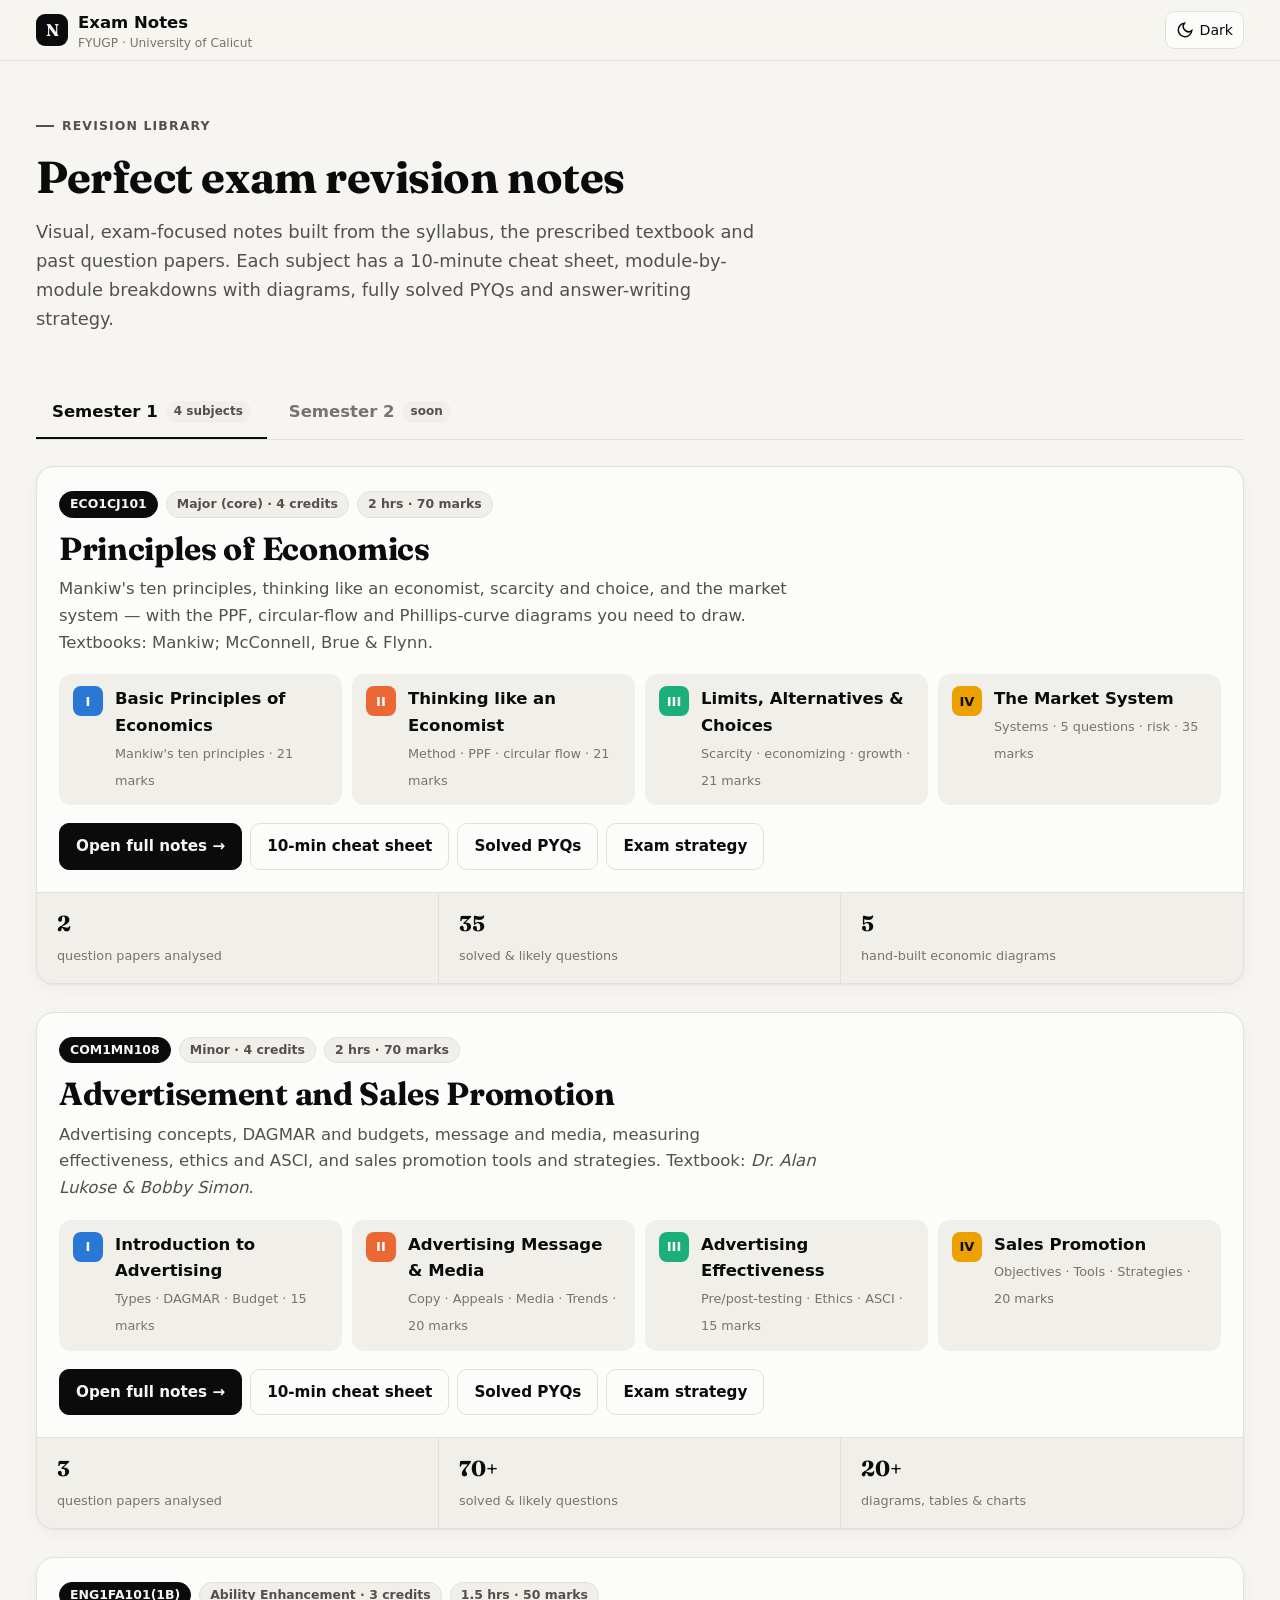
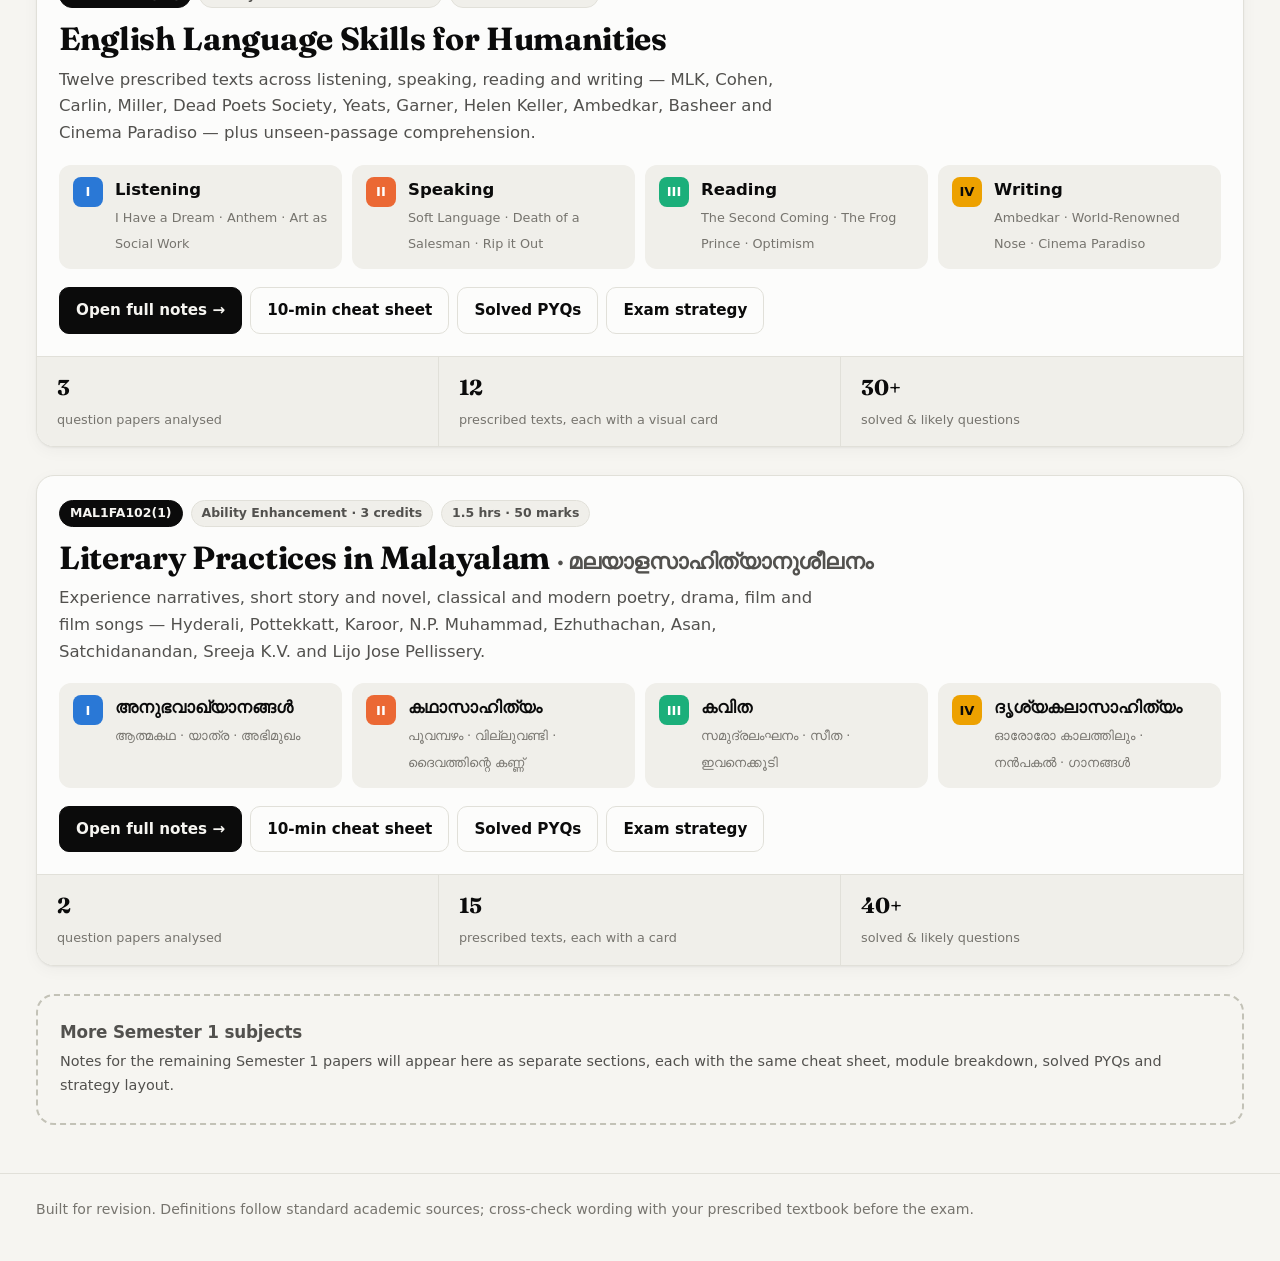
==== index.html @ 41900132 "Complete Principles of Economics notes with solved papers Adds module notes for ECO1CJ101 with inlin" ====
<!doctype html>
<html lang="en">
<head>
  <meta charset="utf-8">
  <meta name="viewport" content="width=device-width, initial-scale=1">
  <title>Exam Notes</title>
  <meta name="description" content="High-yield, exam-focused visual revision notes for FYUGP (University of Calicut syllabus), organised semester-wise and subject-wise.">
  <script>try{var t=localStorage.getItem("examnotes-theme");if(t==="light"||t==="dark")document.documentElement.setAttribute("data-theme",t);}catch(e){}</script>
  <link rel="preconnect" href="https://fonts.googleapis.com">
  <link rel="preconnect" href="https://fonts.gstatic.com" crossorigin>
  <link href="https://fonts.googleapis.com/css2?family=Fraunces:opsz,wght@9..144,500;9..144,700&display=swap" rel="stylesheet">
  <link rel="stylesheet" href="assets/css/style.css">
  <link rel="icon" href="data:image/svg+xml,%3Csvg xmlns='http://www.w3.org/2000/svg' viewBox='0 0 32 32'%3E%3Crect width='32' height='32' rx='8' fill='%230b0b0b'/%3E%3Ctext x='16' y='22' font-family='Georgia' font-size='17' fill='%23fff' text-anchor='middle'%3EN%3C/text%3E%3C/svg%3E">
</head>
<body>

<header class="topbar">
  <div class="topbar-inner">
    <a class="brand" href="./">
      <span class="brand-mark" aria-hidden="true">N</span>
      <span class="brand-text">Exam Notes<small>FYUGP · University of Calicut</small></span>
    </a>
    <span class="spacer"></span>
    <button class="icon-btn" type="button" data-theme-toggle aria-label="Switch theme">
      <svg viewBox="0 0 24 24" fill="none" stroke="currentColor" stroke-width="2" stroke-linecap="round" aria-hidden="true"><path d="M21 12.8A9 9 0 1 1 11.2 3a7 7 0 0 0 9.8 9.8z"/></svg>
      <span class="label hide-sm">Dark</span>
    </button>
  </div>
</header>

<main class="wrap">
  <section class="home-hero">
    <div class="eyebrow">Revision library</div>
    <h1>Perfect exam revision notes</h1>
    <p class="lede">Visual, exam-focused notes built from the syllabus, the prescribed textbook and past question papers. Each subject has a 10-minute cheat sheet, module-by-module breakdowns with diagrams, fully solved PYQs and answer-writing strategy.</p>
  </section>

  <div class="tabs" role="tablist" aria-label="Semesters">
    <button class="tab" role="tab" id="tab-sem1" aria-controls="panel-sem1" aria-selected="true" data-hash="semester-1">
      Semester 1 <span class="count">4 subjects</span>
    </button>
    <button class="tab" role="tab" id="tab-sem2" aria-controls="panel-sem2" aria-selected="false" tabindex="-1" data-hash="semester-2">
      Semester 2 <span class="count">soon</span>
    </button>
  </div>

  <!-- ===================== SEMESTER 1 ===================== -->
  <section class="tab-panel" role="tabpanel" id="panel-sem1" aria-labelledby="tab-sem1">

    <!-- Subject: Principles of Economics -->
    <section class="subject-section" id="eco1cj101" aria-labelledby="h-eco">
      <article class="subject-card">
        <div class="sc-body">
          <div class="sc-top">
            <span class="chip dark">ECO1CJ101</span>
            <span class="chip">Major (core) · 4 credits</span>
            <span class="chip">2 hrs · 70 marks</span>
          </div>
          <h2 id="h-eco">Principles of Economics</h2>
          <p class="sc-desc">Mankiw's ten principles, thinking like an economist, scarcity and choice, and the market system — with the PPF, circular-flow and Phillips-curve diagrams you need to draw. Textbooks: Mankiw; McConnell, Brue &amp; Flynn.</p>

          <ul class="module-list">
            <li class="m1"><span class="ml-num fill-mc">I</span><span><span class="ml-title">Basic Principles of Economics</span><br><span class="ml-meta">Mankiw's ten principles · 21 marks</span></span></li>
            <li class="m2"><span class="ml-num fill-mc">II</span><span><span class="ml-title">Thinking like an Economist</span><br><span class="ml-meta">Method · PPF · circular flow · 21 marks</span></span></li>
            <li class="m3"><span class="ml-num fill-mc">III</span><span><span class="ml-title">Limits, Alternatives &amp; Choices</span><br><span class="ml-meta">Scarcity · economizing · growth · 21 marks</span></span></li>
            <li class="m4"><span class="ml-num fill-mc">IV</span><span><span class="ml-title">The Market System</span><br><span class="ml-meta">Systems · 5 questions · risk · 35 marks</span></span></li>
          </ul>

          <div class="sc-links">
            <a class="btn primary" href="semester-1/principles-of-economics.html">Open full notes →</a>
            <a class="btn" href="semester-1/principles-of-economics.html#cheat-sheet">10-min cheat sheet</a>
            <a class="btn" href="semester-1/principles-of-economics.html#pyqs">Solved PYQs</a>
            <a class="btn" href="semester-1/principles-of-economics.html#strategy">Exam strategy</a>
          </div>
        </div>
        <div class="sc-stats">
          <div><b>2</b><span>question papers analysed</span></div>
          <div><b>35</b><span>solved &amp; likely questions</span></div>
          <div><b>5</b><span>hand-built economic diagrams</span></div>
        </div>
      </article>
    </section>

    <!-- Subject: Advertisement and Sales Promotion -->
    <section class="subject-section" id="com1mn108" aria-labelledby="h-asp">
      <article class="subject-card">
        <div class="sc-body">
          <div class="sc-top">
            <span class="chip dark">COM1MN108</span>
            <span class="chip">Minor · 4 credits</span>
            <span class="chip">2 hrs · 70 marks</span>
          </div>
          <h2 id="h-asp">Advertisement and Sales Promotion</h2>
          <p class="sc-desc">Advertising concepts, DAGMAR and budgets, message and media, measuring effectiveness, ethics and ASCI, and sales promotion tools and strategies. Textbook: <em>Dr. Alan Lukose &amp; Bobby Simon</em>.</p>

          <ul class="module-list">
            <li class="m1"><span class="ml-num fill-mc">I</span><span><span class="ml-title">Introduction to Advertising</span><br><span class="ml-meta">Types · DAGMAR · Budget · 15 marks</span></span></li>
            <li class="m2"><span class="ml-num fill-mc">II</span><span><span class="ml-title">Advertising Message &amp; Media</span><br><span class="ml-meta">Copy · Appeals · Media · Trends · 20 marks</span></span></li>
            <li class="m3"><span class="ml-num fill-mc">III</span><span><span class="ml-title">Advertising Effectiveness</span><br><span class="ml-meta">Pre/post-testing · Ethics · ASCI · 15 marks</span></span></li>
            <li class="m4"><span class="ml-num fill-mc">IV</span><span><span class="ml-title">Sales Promotion</span><br><span class="ml-meta">Objectives · Tools · Strategies · 20 marks</span></span></li>
          </ul>

          <div class="sc-links">
            <a class="btn primary" href="semester-1/advertisement-and-sales-promotion.html">Open full notes →</a>
            <a class="btn" href="semester-1/advertisement-and-sales-promotion.html#cheat-sheet">10-min cheat sheet</a>
            <a class="btn" href="semester-1/advertisement-and-sales-promotion.html#pyqs">Solved PYQs</a>
            <a class="btn" href="semester-1/advertisement-and-sales-promotion.html#strategy">Exam strategy</a>
          </div>
        </div>
        <div class="sc-stats">
          <div><b>3</b><span>question papers analysed</span></div>
          <div><b>70+</b><span>solved &amp; likely questions</span></div>
          <div><b>20+</b><span>diagrams, tables &amp; charts</span></div>
        </div>
      </article>
    </section>

    <!-- Subject: English Language Skills for Humanities -->
    <section class="subject-section" id="eng1fa101" aria-labelledby="h-eng">
      <article class="subject-card">
        <div class="sc-body">
          <div class="sc-top">
            <span class="chip dark">ENG1FA101(1B)</span>
            <span class="chip">Ability Enhancement · 3 credits</span>
            <span class="chip">1.5 hrs · 50 marks</span>
          </div>
          <h2 id="h-eng">English Language Skills for Humanities</h2>
          <p class="sc-desc">Twelve prescribed texts across listening, speaking, reading and writing — MLK, Cohen, Carlin, Miller, Dead Poets Society, Yeats, Garner, Helen Keller, Ambedkar, Basheer and Cinema Paradiso — plus unseen-passage comprehension.</p>

          <ul class="module-list">
            <li class="m1"><span class="ml-num fill-mc">I</span><span><span class="ml-title">Listening</span><br><span class="ml-meta">I Have a Dream · Anthem · Art as Social Work</span></span></li>
            <li class="m2"><span class="ml-num fill-mc">II</span><span><span class="ml-title">Speaking</span><br><span class="ml-meta">Soft Language · Death of a Salesman · Rip it Out</span></span></li>
            <li class="m3"><span class="ml-num fill-mc">III</span><span><span class="ml-title">Reading</span><br><span class="ml-meta">The Second Coming · The Frog Prince · Optimism</span></span></li>
            <li class="m4"><span class="ml-num fill-mc">IV</span><span><span class="ml-title">Writing</span><br><span class="ml-meta">Ambedkar · World-Renowned Nose · Cinema Paradiso</span></span></li>
          </ul>

          <div class="sc-links">
            <a class="btn primary" href="semester-1/english-language-skills-for-humanities.html">Open full notes →</a>
            <a class="btn" href="semester-1/english-language-skills-for-humanities.html#cheat-sheet">10-min cheat sheet</a>
            <a class="btn" href="semester-1/english-language-skills-for-humanities.html#pyqs">Solved PYQs</a>
            <a class="btn" href="semester-1/english-language-skills-for-humanities.html#strategy">Exam strategy</a>
          </div>
        </div>
        <div class="sc-stats">
          <div><b>3</b><span>question papers analysed</span></div>
          <div><b>12</b><span>prescribed texts, each with a visual card</span></div>
          <div><b>30+</b><span>solved &amp; likely questions</span></div>
        </div>
      </article>
    </section>

    <!-- Subject: Literary Practices in Malayalam -->
    <section class="subject-section" id="mal1fa102" aria-labelledby="h-mal">
      <article class="subject-card">
        <div class="sc-body">
          <div class="sc-top">
            <span class="chip dark">MAL1FA102(1)</span>
            <span class="chip">Ability Enhancement · 3 credits</span>
            <span class="chip">1.5 hrs · 50 marks</span>
          </div>
          <h2 id="h-mal">Literary Practices in Malayalam <span lang="ml" style="font-size:.7em;color:var(--ink-2)">· മലയാളസാഹിത്യാനുശീലനം</span></h2>
          <p class="sc-desc">Experience narratives, short story and novel, classical and modern poetry, drama, film and film songs — Hyderali, Pottekkatt, Karoor, N.P. Muhammad, Ezhuthachan, Asan, Satchidanandan, Sreeja K.V. and Lijo Jose Pellissery.</p>

          <ul class="module-list" lang="ml">
            <li class="m1"><span class="ml-num fill-mc">I</span><span><span class="ml-title">അനുഭവാഖ്യാനങ്ങൾ</span><br><span class="ml-meta">ആത്മകഥ · യാത്ര · അഭിമുഖം</span></span></li>
            <li class="m2"><span class="ml-num fill-mc">II</span><span><span class="ml-title">കഥാസാഹിത്യം</span><br><span class="ml-meta">പൂവമ്പഴം · വില്ലുവണ്ടി · ദൈവത്തിന്റെ കണ്ണ്</span></span></li>
            <li class="m3"><span class="ml-num fill-mc">III</span><span><span class="ml-title">കവിത</span><br><span class="ml-meta">സമുദ്രലംഘനം · സീത · ഇവനെക്കൂടി</span></span></li>
            <li class="m4"><span class="ml-num fill-mc">IV</span><span><span class="ml-title">ദൃശ്യകലാസാഹിത്യം</span><br><span class="ml-meta">ഓരോരോ കാലത്തിലും · നൻപകൽ · ഗാനങ്ങൾ</span></span></li>
          </ul>

          <div class="sc-links">
            <a class="btn primary" href="semester-1/literary-practices-in-malayalam.html">Open full notes →</a>
            <a class="btn" href="semester-1/literary-practices-in-malayalam.html#cheat-sheet">10-min cheat sheet</a>
            <a class="btn" href="semester-1/literary-practices-in-malayalam.html#pyqs">Solved PYQs</a>
            <a class="btn" href="semester-1/literary-practices-in-malayalam.html#strategy">Exam strategy</a>
          </div>
        </div>
        <div class="sc-stats">
          <div><b>2</b><span>question papers analysed</span></div>
          <div><b>15</b><span>prescribed texts, each with a card</span></div>
          <div><b>40+</b><span>solved &amp; likely questions</span></div>
        </div>
      </article>
    </section>

    <section class="subject-section">
      <div class="placeholder-card">
        <h3>More Semester 1 subjects</h3>
        <p class="small" style="margin:0">Notes for the remaining Semester 1 papers will appear here as separate sections, each with the same cheat sheet, module breakdown, solved PYQs and strategy layout.</p>
      </div>
    </section>
  </section>

  <!-- ===================== SEMESTER 2 ===================== -->
  <section class="tab-panel" role="tabpanel" id="panel-sem2" aria-labelledby="tab-sem2" hidden>
    <div class="empty-state">
      <h3>Semester 2 notes are on the way</h3>
      <p class="small" style="margin:0">Subjects will be added here as sections once the syllabus and question papers are available.</p>
    </div>
  </section>
</main>

<footer class="site-footer">
  <div class="wrap">
    Built for revision. Definitions follow standard academic sources; cross-check wording with your prescribed textbook before the exam.
  </div>
</footer>

<script src="assets/js/site.js"></script>
</body>
</html>
---- assets/css/style.css ----
/* =========================================================
   Exam Notes — shared stylesheet
   Light/dark tokens · layout · note components · charts · print
   ========================================================= */

:root {
  color-scheme: light;
  --bg: #f6f5f1;
  --surface: #fcfcfb;
  --surface-2: #f0efea;
  --ink: #0b0b0b;
  --ink-2: #52514e;
  --muted: #76746e;
  --line: #e1e0d9;
  --line-strong: #c3c2b7;
  --link: #1c5cab;
  --accent: #1c5cab;
  --accent-wash: #e6effb;
  --gold: #9a6b00;
  --gold-line: #d9a62a;
  --gold-wash: #fbf4df;
  --note-wash: #eef6f1;
  --note-line: #1f8a5b;
  --warn-wash: #fdf0ea;
  --warn-line: #d0592b;
  --mark: #fff1a8;
  --shadow: 0 1px 2px rgba(11, 11, 11, .05), 0 4px 16px rgba(11, 11, 11, .04);
  /* Module identity colours (validated categorical palette, light) */
  --m1: #2a78d6;
  --m2: #eb6834;
  --m3: #1baf7a;
  --m4: #eda100;
  --m1-ink: #ffffff;
  --m2-ink: #ffffff;
  --m3-ink: #ffffff;
  --m4-ink: #0b0b0b;
  --radius: 14px;
  --radius-sm: 8px;
  --font-sans: system-ui, -apple-system, "Segoe UI", Roboto, "Helvetica Neue", Arial, sans-serif;
  --font-serif: "Fraunces", Georgia, "Times New Roman", serif;
  --font-mono: ui-monospace, "SFMono-Regular", Menlo, Consolas, monospace;
}

@media (prefers-color-scheme: dark) {
  :root:not([data-theme="light"]) {
    color-scheme: dark;
    --bg: #0d0d0d;
    --surface: #1a1a19;
    --surface-2: #232321;
    --ink: #f0efec;
    --ink-2: #c3c2b7;
    --muted: #9a988f;
    --line: #2c2c2a;
    --line-strong: #444440;
    --link: #86b6ef;
    --accent: #86b6ef;
    --accent-wash: #16243a;
    --gold: #f0c35a;
    --gold-line: #b8892a;
    --gold-wash: #2a2416;
    --note-wash: #142a20;
    --note-line: #3cc68a;
    --warn-wash: #2e1c14;
    --warn-line: #f08a5d;
    --mark: #4a4216;
    --shadow: 0 1px 2px rgba(0, 0, 0, .4), 0 4px 16px rgba(0, 0, 0, .25);
    --m1: #3987e5;
    --m2: #d95926;
    --m3: #199e70;
    --m4: #c98500;
    --m4-ink: #ffffff;
  }
}

:root[data-theme="dark"] {
  color-scheme: dark;
  --bg: #0d0d0d;
  --surface: #1a1a19;
  --surface-2: #232321;
  --ink: #f0efec;
  --ink-2: #c3c2b7;
  --muted: #9a988f;
  --line: #2c2c2a;
  --line-strong: #444440;
  --link: #86b6ef;
  --accent: #86b6ef;
  --accent-wash: #16243a;
  --gold: #f0c35a;
  --gold-line: #b8892a;
  --gold-wash: #2a2416;
  --note-wash: #142a20;
  --note-line: #3cc68a;
  --warn-wash: #2e1c14;
  --warn-line: #f08a5d;
  --mark: #4a4216;
  --shadow: 0 1px 2px rgba(0, 0, 0, .4), 0 4px 16px rgba(0, 0, 0, .25);
  --m1: #3987e5;
  --m2: #d95926;
  --m3: #199e70;
  --m4: #c98500;
  --m4-ink: #ffffff;
}

/* ---------- Base ---------- */
*, *::before, *::after { box-sizing: border-box; }
html { -webkit-text-size-adjust: 100%; scroll-behavior: smooth; scroll-padding-top: 76px; }
body {
  margin: 0;
  background: var(--bg);
  color: var(--ink);
  font-family: var(--font-sans);
  font-size: 16.5px;
  line-height: 1.62;
  overflow-x: hidden;
}
img, svg { max-width: 100%; }
a { color: var(--link); text-underline-offset: 2px; }
a:hover { text-decoration-thickness: 2px; }
h1, h2, h3, h4 { font-family: var(--font-serif); line-height: 1.2; margin: 0 0 .5em; font-weight: 700; letter-spacing: -0.01em; }
h1 { font-size: clamp(1.9rem, 4.5vw, 2.8rem); }
h2 { font-size: clamp(1.5rem, 3.2vw, 2rem); }
h3 { font-size: clamp(1.2rem, 2.4vw, 1.45rem); }
h4 { font-size: 1.08rem; font-family: var(--font-sans); letter-spacing: 0; }
h5 { font-size: .98rem; margin: 0 0 .35em; }
p { margin: 0 0 .85em; }
ul, ol { margin: 0 0 .9em; padding-left: 1.25em; }
li { margin: .2em 0; }
li::marker { color: var(--muted); }
strong { font-weight: 650; }
hr { border: 0; border-top: 1px solid var(--line); margin: 2rem 0; }
code, .mono { font-family: var(--font-mono); font-size: .92em; }
.kw { background: linear-gradient(transparent 55%, var(--mark) 55%); padding: 0 .1em; font-weight: 650; }
.muted { color: var(--muted); }
.small { font-size: .9rem; }
.sr-only { position: absolute; width: 1px; height: 1px; padding: 0; margin: -1px; overflow: hidden; clip: rect(0 0 0 0); white-space: nowrap; border: 0; }
:focus-visible { outline: 3px solid var(--accent); outline-offset: 2px; border-radius: 4px; }

/* ---------- Top bar ---------- */
.topbar {
  position: sticky; top: 0; z-index: 50;
  background: color-mix(in srgb, var(--bg) 88%, transparent);
  backdrop-filter: saturate(1.4) blur(10px);
  -webkit-backdrop-filter: saturate(1.4) blur(10px);
  border-bottom: 1px solid var(--line);
}
.topbar-inner {
  max-width: 1240px; margin: 0 auto; padding: 10px 16px;
  display: flex; align-items: center; gap: 12px;
}
.brand { display: flex; align-items: center; gap: 10px; text-decoration: none; color: var(--ink); font-weight: 700; min-width: 0; }
.brand-mark {
  width: 32px; height: 32px; border-radius: 9px; flex: none;
  display: grid; place-items: center;
  background: var(--ink); color: var(--bg);
  font-family: var(--font-serif); font-size: 17px;
}
.brand-text { white-space: nowrap; overflow: hidden; text-overflow: ellipsis; }
.brand-text small { display: block; font-weight: 500; color: var(--muted); font-size: .76rem; line-height: 1.1; }
.topbar .spacer { flex: 1; }
.icon-btn {
  display: inline-flex; align-items: center; justify-content: center; gap: 6px;
  min-height: 38px; min-width: 38px; padding: 0 10px;
  border: 1px solid var(--line); border-radius: 10px;
  background: var(--surface); color: var(--ink);
  font: inherit; font-size: .88rem; cursor: pointer; text-decoration: none;
}
.icon-btn:hover { border-color: var(--line-strong); }
.icon-btn svg { width: 18px; height: 18px; }
.hide-sm { display: inline; }
@media (max-width: 560px) { .hide-sm { display: none; } }

/* ---------- Containers ---------- */
.wrap { max-width: 1240px; margin: 0 auto; padding: 0 16px; }
.narrow { max-width: 880px; margin: 0 auto; }

/* ---------- Home page ---------- */
.home-hero { padding: 48px 0 28px; }
.home-hero h1 { margin-bottom: .3em; }
.home-hero .lede { font-size: 1.12rem; color: var(--ink-2); max-width: 720px; }
.eyebrow {
  display: inline-flex; align-items: center; gap: 8px;
  font-size: .78rem; text-transform: uppercase; letter-spacing: .09em; font-weight: 700;
  color: var(--ink-2); margin-bottom: 14px;
}
.eyebrow::before { content: ""; width: 18px; height: 2px; background: var(--ink-2); }

.tabs { display: flex; gap: 6px; border-bottom: 1px solid var(--line); margin: 10px 0 26px; overflow-x: auto; scrollbar-width: none; }
.tabs::-webkit-scrollbar { display: none; }
.tab {
  appearance: none; border: 0; background: none; cursor: pointer;
  font: inherit; font-weight: 650; color: var(--muted);
  padding: 12px 16px; border-bottom: 3px solid transparent; margin-bottom: -1px;
  white-space: nowrap; display: inline-flex; align-items: center; gap: 8px;
}
.tab:hover { color: var(--ink); }
.tab[aria-selected="true"] { color: var(--ink); border-bottom-color: var(--ink); }
.tab .count {
  font-size: .75rem; font-weight: 700; padding: 1px 8px; border-radius: 99px;
  background: var(--surface-2); color: var(--ink-2);
}
.tab-panel[hidden] { display: none; }

.subject-section { margin-bottom: 28px; }
.subject-card {
  background: var(--surface); border: 1px solid var(--line); border-radius: 18px;
  box-shadow: var(--shadow); overflow: hidden;
  display: grid; grid-template-columns: 1fr;
}
.subject-card .sc-body { padding: 24px 22px 22px; }
.subject-card .sc-top { display: flex; flex-wrap: wrap; gap: 8px; margin-bottom: 12px; }
.subject-card h2 { margin-bottom: .25em; }
.subject-card .sc-desc { color: var(--ink-2); max-width: 760px; }
.module-list { list-style: none; padding: 0; margin: 18px 0; display: grid; gap: 10px; grid-template-columns: repeat(auto-fit, minmax(240px, 1fr)); }
.module-list li {
  margin: 0; display: flex; gap: 12px; align-items: flex-start;
  padding: 12px 14px; border-radius: 12px; background: var(--surface-2);
}
.module-list .ml-num {
  flex: none; width: 30px; height: 30px; border-radius: 8px; display: grid; place-items: center;
  font-weight: 800; font-size: .82rem;
}
.module-list .ml-title { font-weight: 650; line-height: 1.3; }
.module-list .ml-meta { font-size: .8rem; color: var(--muted); }
.sc-links { display: flex; flex-wrap: wrap; gap: 8px; align-items: center; margin-top: 6px; }
.btn {
  display: inline-flex; align-items: center; gap: 8px; text-decoration: none;
  padding: 10px 16px; border-radius: 10px; font-weight: 650; font-size: .95rem;
  border: 1px solid var(--line); color: var(--ink); background: var(--surface);
}
.btn:hover { border-color: var(--line-strong); }
.btn.primary { background: var(--ink); color: var(--bg); border-color: var(--ink); }
.btn.primary:hover { opacity: .92; }
.sc-stats { display: flex; flex-wrap: wrap; gap: 0; border-top: 1px solid var(--line); background: var(--surface-2); }
.sc-stats div { flex: 1 1 140px; padding: 14px 20px; border-right: 1px solid var(--line); }
.sc-stats div:last-child { border-right: 0; }
.sc-stats b { display: block; font-size: 1.35rem; font-family: var(--font-serif); }
.sc-stats span { font-size: .8rem; color: var(--muted); }
.placeholder-card {
  border: 2px dashed var(--line-strong); border-radius: 18px; padding: 26px 22px;
  color: var(--ink-2); background: transparent;
}
.placeholder-card h3 { font-family: var(--font-sans); font-size: 1.05rem; }
.empty-state { text-align: center; padding: 56px 16px; color: var(--ink-2); border: 2px dashed var(--line-strong); border-radius: 18px; }
.site-footer { border-top: 1px solid var(--line); margin-top: 48px; padding: 24px 0 40px; color: var(--muted); font-size: .88rem; }

/* ---------- Chips & badges ---------- */
.chips { display: flex; flex-wrap: wrap; gap: 6px; }
.chip {
  display: inline-flex; align-items: center; gap: 6px;
  font-size: .78rem; font-weight: 650; line-height: 1;
  padding: 6px 10px; border-radius: 99px;
  background: var(--surface-2); color: var(--ink-2); border: 1px solid var(--line);
  white-space: nowrap;
}
.chip.dark { background: var(--ink); color: var(--bg); border-color: var(--ink); }
.dot { width: 9px; height: 9px; border-radius: 50%; display: inline-block; flex: none; background: var(--mc, var(--ink-2)); }
.m1 { --mc: var(--m1); --mc-ink: var(--m1-ink); }
.m2 { --mc: var(--m2); --mc-ink: var(--m2-ink); }
.m3 { --mc: var(--m3); --mc-ink: var(--m3-ink); }
.m4 { --mc: var(--m4); --mc-ink: var(--m4-ink); }
.fill-mc { background: var(--mc); color: var(--mc-ink); }

/* ---------- Subject page layout ---------- */
.page { max-width: 1240px; margin: 0 auto; padding: 0 16px; display: grid; grid-template-columns: 250px minmax(0, 1fr); gap: 40px; }
.toc { position: sticky; top: 74px; align-self: start; max-height: calc(100vh - 90px); overflow-y: auto; padding: 24px 0 24px; font-size: .9rem; }
.toc-title { font-size: .74rem; text-transform: uppercase; letter-spacing: .09em; font-weight: 800; color: var(--muted); margin-bottom: 10px; }
.toc ol { list-style: none; padding: 0; margin: 0; }
.toc li { margin: 0; }
.toc a { display: block; padding: 6px 10px; border-left: 2px solid var(--line); color: var(--ink-2); text-decoration: none; line-height: 1.35; }
.toc a:hover { color: var(--ink); border-left-color: var(--line-strong); }
.toc a.active { color: var(--ink); font-weight: 700; border-left-color: var(--ink); background: var(--surface-2); }
.toc ol ol a { padding-left: 22px; font-size: .86rem; }
.toc .dot { margin-right: 6px; vertical-align: 1px; }
.content { min-width: 0; padding: 28px 0 60px; }
.mobile-toc { display: none; }
@media (max-width: 1023px) {
  .page { grid-template-columns: minmax(0, 1fr); gap: 0; }
  .toc { display: none; }
  .mobile-toc { display: block; margin: 0 0 20px; background: var(--surface); border: 1px solid var(--line); border-radius: 12px; }
  .mobile-toc summary { padding: 12px 16px; font-weight: 700; cursor: pointer; }
  .mobile-toc ol { margin: 0; padding: 0 16px 14px 34px; }
  .mobile-toc a { color: var(--ink-2); text-decoration: none; }
}

/* ---------- Hero (subject) ---------- */
.s-hero { padding: 8px 0 18px; }
.s-hero h1 { margin: .35em 0 .3em; }
.s-hero .lede { color: var(--ink-2); font-size: 1.08rem; max-width: 760px; }
.stat-grid { display: grid; grid-template-columns: repeat(auto-fit, minmax(150px, 1fr)); gap: 10px; margin: 22px 0; }
.stat { background: var(--surface); border: 1px solid var(--line); border-radius: 12px; padding: 14px 16px; }
.stat .label { font-size: .78rem; color: var(--ink-2); font-weight: 600; }
.stat .value { font-size: 1.55rem; font-weight: 700; line-height: 1.2; margin-top: 2px; }
.stat .sub { font-size: .8rem; color: var(--muted); }

/* ---------- Sections ---------- */
.block { padding-top: 36px; margin-top: 28px; border-top: 1px solid var(--line); }
.section-head { display: flex; gap: 14px; align-items: flex-start; margin-bottom: 18px; }
.sec-num {
  flex: none; width: 42px; height: 42px; border-radius: 12px; display: grid; place-items: center;
  background: var(--ink); color: var(--bg); font-family: var(--font-serif); font-weight: 700; font-size: 1.2rem;
}
.section-head h2 { margin: 0; }
.section-head p { margin: 4px 0 0; color: var(--ink-2); }

/* ---------- Cards & grids ---------- */
.card { background: var(--surface); border: 1px solid var(--line); border-radius: var(--radius); padding: 18px 18px 14px; box-shadow: var(--shadow); min-width: 0; }
.card > :last-child { margin-bottom: 0; }
.card h4 { margin-bottom: .5em; }
.grid-2, .grid-3, .grid-4 { display: grid; gap: 12px; margin: 14px 0; }
.grid-2 > *, .grid-3 > *, .grid-4 > *, .tree-children > *, .timeline > * { min-width: 0; }
.grid-2 { grid-template-columns: repeat(auto-fit, minmax(min(100%, 300px), 1fr)); }
.grid-3 { grid-template-columns: repeat(auto-fit, minmax(min(100%, 220px), 1fr)); }
.grid-4 { grid-template-columns: repeat(auto-fit, minmax(min(100%, 190px), 1fr)); }
.tight li { margin: .1em 0; }
.mini-card { background: var(--surface-2); border-radius: 10px; padding: 12px 14px; min-width: 0; }
.mini-card h5 { margin-bottom: .25em; }
.mini-card p, .mini-card ul { font-size: .92rem; margin-bottom: 0; }

/* Cheat sheet module cards */
.cheat-card { position: relative; padding-top: 22px; border-top: 5px solid var(--mc); }
.cheat-card h3 { font-size: 1.15rem; display: flex; gap: 10px; align-items: center; }
.cheat-card .mtag {
  font-family: var(--font-sans); font-size: .72rem; font-weight: 800; padding: 3px 8px; border-radius: 6px;
}
.cheat-card ul { padding-left: 1.1em; font-size: .94rem; }
.cheat-card li { margin: .32em 0; }

/* ---------- Module articles ---------- */
.module { margin: 26px 0 40px; }
.module-banner {
  border-radius: 16px; padding: 20px 20px 18px; margin-bottom: 18px;
  background: color-mix(in srgb, var(--mc) 9%, var(--surface));
  border: 1px solid color-mix(in srgb, var(--mc) 30%, var(--line));
  border-left: 6px solid var(--mc);
}
.module-banner .mnum { font-size: .78rem; text-transform: uppercase; letter-spacing: .1em; font-weight: 800; color: var(--ink-2); }
.module-banner h3 { font-size: clamp(1.35rem, 3vw, 1.75rem); margin: .2em 0 .4em; }
.module-banner .chips { margin-top: 6px; }
.concept { margin: 26px 0; }
.concept > h4 { display: flex; gap: 10px; align-items: baseline; font-size: 1.12rem; }
.concept > h4 .cnum { font-family: var(--font-mono); font-size: .8rem; color: var(--muted); font-weight: 600; }

/* Golden definition */
.golden {
  position: relative; margin: 16px 0 22px; padding: 18px 20px 16px 20px;
  background: var(--gold-wash); border: 1px solid color-mix(in srgb, var(--gold-line) 45%, transparent);
  border-left: 5px solid var(--gold-line); border-radius: 12px;
}
.golden .g-label { font-size: .74rem; font-weight: 800; text-transform: uppercase; letter-spacing: .1em; color: var(--gold); margin-bottom: 6px; display: flex; gap: 6px; align-items: center; }
.golden blockquote { margin: 0; font-family: var(--font-serif); font-size: 1.18rem; line-height: 1.45; font-weight: 500; }
.golden .g-src { margin-top: 8px; font-size: .85rem; color: var(--ink-2); }

/* Notes / callouts */
.note, .tip, .warn, .mnemonic {
  border-radius: 12px; padding: 14px 16px; margin: 14px 0; font-size: .95rem;
  border: 1px solid var(--line);
}
.note { background: var(--note-wash); border-left: 4px solid var(--note-line); }
.tip { background: var(--accent-wash); border-left: 4px solid var(--accent); }
.warn { background: var(--warn-wash); border-left: 4px solid var(--warn-line); }
.mnemonic { background: var(--surface-2); border-left: 4px solid var(--ink); }
.note > :last-child, .tip > :last-child, .warn > :last-child, .mnemonic > :last-child { margin-bottom: 0; }
.callout-title { font-weight: 800; display: block; margin-bottom: 4px; }

/* Keyword breakdown */
.kw-break { display: grid; grid-template-columns: repeat(auto-fit, minmax(min(100%, 170px), 1fr)); gap: 8px; margin: 10px 0 16px; }
.kw-break div { background: var(--surface); border: 1px solid var(--line); border-radius: 10px; padding: 10px 12px; font-size: .9rem; }
.kw-break b { display: block; font-size: .98rem; }

/* ---------- Tables ---------- */
.tbl-wrap { overflow-x: auto; margin: 14px 0 18px; border: 1px solid var(--line); border-radius: 12px; background: var(--surface); -webkit-overflow-scrolling: touch; }
table.tbl { width: 100%; border-collapse: collapse; font-size: .92rem; min-width: 560px; }
table.tbl.compact { min-width: 0; }
.tbl th, .tbl td { text-align: left; vertical-align: top; padding: 10px 12px; border-bottom: 1px solid var(--line); }
.tbl thead th { background: var(--surface-2); font-size: .8rem; text-transform: uppercase; letter-spacing: .05em; color: var(--ink-2); font-weight: 800; }
.tbl tbody tr:last-child td, .tbl tbody tr:last-child th { border-bottom: 0; }
.tbl tbody th { font-weight: 700; background: color-mix(in srgb, var(--surface-2) 50%, transparent); }
.tbl td ul { margin: 0; padding-left: 1.05em; }
.tbl .good { color: var(--note-line); font-weight: 700; }

/* ---------- Diagrams ---------- */
figure.diagram { margin: 18px 0 22px; padding: 18px; background: var(--surface); border: 1px solid var(--line); border-radius: 14px; }
figure.diagram figcaption { font-size: .82rem; color: var(--muted); margin-top: 12px; text-align: center; }
.diagram-title { font-size: .78rem; font-weight: 800; text-transform: uppercase; letter-spacing: .08em; color: var(--ink-2); margin-bottom: 12px; }

/* Flow chain */
.flow { display: flex; flex-wrap: wrap; align-items: stretch; gap: 26px; justify-content: center; }
.flow-step {
  position: relative; flex: 1 1 120px; max-width: 220px; min-width: 0;
  background: var(--surface-2); border: 1px solid var(--line); border-radius: 10px;
  padding: 10px 12px; text-align: center; font-size: .9rem;
}
.flow-step b { display: block; font-size: .95rem; }
.flow-step small { color: var(--ink-2); display: block; line-height: 1.35; margin-top: 2px; }
.flow-step:not(:last-child)::after {
  content: "→"; position: absolute; right: -21px; top: 50%; transform: translateY(-50%);
  color: var(--muted); font-weight: 700; font-size: 1.05rem;
}
.flow.accent .flow-step { background: color-mix(in srgb, var(--mc, var(--accent)) 10%, var(--surface)); border-color: color-mix(in srgb, var(--mc, var(--accent)) 35%, var(--line)); }
@media (max-width: 640px) {
  .flow { flex-direction: column; align-items: stretch; gap: 22px; }
  .flow-step { max-width: none; flex: 0 0 auto; }
  .flow-step:not(:last-child)::after { content: "↓"; right: 50%; top: auto; bottom: -21px; transform: translateX(50%); }
}

/* Classification tree */
.tree { text-align: center; }
.tree-root {
  display: inline-block; padding: 10px 18px; border-radius: 10px; font-weight: 800;
  background: var(--ink); color: var(--bg); position: relative; margin-bottom: 26px;
}
.tree-root::after { content: ""; position: absolute; left: 50%; bottom: -18px; width: 2px; height: 16px; background: var(--line-strong); }
.tree-children { display: grid; gap: 12px; grid-template-columns: repeat(auto-fit, minmax(min(100%, 170px), 1fr)); text-align: left; position: relative; padding-top: 14px; border-top: 2px solid var(--line-strong); }
.tree-node { background: var(--surface-2); border-radius: 10px; padding: 12px 14px; position: relative; border-top: 4px solid var(--mc, var(--line-strong)); min-width: 0; }
.tree-node h5 { font-size: .95rem; }
.tree-node ul { font-size: .88rem; margin: 0; padding-left: 1.05em; }
.tree-node p { font-size: .88rem; margin: 0; }

/* DAGMAR stairs */
.stairs { display: grid; grid-template-columns: repeat(5, minmax(0, 1fr)); gap: 8px; align-items: end; }
.stair {
  border-radius: 10px 10px 4px 4px; padding: 10px 8px; text-align: center; font-size: .82rem;
  background: color-mix(in srgb, var(--m1) calc(var(--lvl) * 18%), var(--surface-2));
  color: var(--ink); border: 1px solid var(--line); min-width: 0;
}
.stair b { display: block; font-size: .9rem; overflow-wrap: anywhere; }
.stair[data-lvl="0"] { --lvl: 0; height: 100px; }
.stair[data-lvl="1"] { --lvl: 1; height: 128px; }
.stair[data-lvl="2"] { --lvl: 2; height: 156px; }
.stair[data-lvl="3"] { --lvl: 3; height: 184px; }
.stair[data-lvl="4"] { --lvl: 4; height: 212px; color: #fff; }
.stairs-axis { display: flex; justify-content: space-between; font-size: .78rem; color: var(--muted); margin-top: 8px; }
@media (max-width: 640px) {
  .stairs { grid-template-columns: 1fr; gap: 6px; }
  .stair { height: auto !important; text-align: left; border-radius: 8px; }
  .stair[data-lvl="0"] { margin-left: 0; }
  .stair[data-lvl="1"] { margin-left: 8%; }
  .stair[data-lvl="2"] { margin-left: 16%; }
  .stair[data-lvl="3"] { margin-left: 24%; }
  .stair[data-lvl="4"] { margin-left: 32%; }
}

/* AIDA funnel */
.funnel { display: grid; gap: 6px; justify-items: center; }
.funnel-row {
  width: var(--w); min-width: min(100%, 240px); max-width: 100%;
  padding: 10px 14px; border-radius: 8px; text-align: center; font-size: .9rem;
  background: color-mix(in srgb, var(--m2) var(--a), var(--surface-2)); border: 1px solid var(--line);
}
.funnel-row b { font-size: 1rem; }
.funnel-row span { display: block; color: var(--ink-2); font-size: .84rem; }

/* Ad anatomy mock */
.ad-anatomy { display: grid; grid-template-columns: minmax(0, 1.05fr) minmax(0, 1fr); gap: 18px; align-items: start; }
@media (max-width: 760px) { .ad-anatomy { grid-template-columns: 1fr; } }
.ad-mock {
  border: 2px solid var(--ink); border-radius: 6px; padding: 18px 18px 14px; background: var(--surface);
  font-family: var(--font-sans); position: relative;
}
.ad-mock .part { position: relative; border: 1.5px dashed var(--line-strong); border-radius: 6px; padding: 8px 10px 8px 34px; margin-bottom: 8px; }
.ad-mock .part::before {
  content: attr(data-n); position: absolute; left: 7px; top: 8px; width: 20px; height: 20px; border-radius: 50%;
  background: var(--ink); color: var(--bg); font-size: .72rem; font-weight: 800; display: grid; place-items: center;
}
.ad-mock .p-head { font-family: var(--font-serif); font-size: 1.35rem; font-weight: 700; line-height: 1.15; }
.ad-mock .p-sub { font-size: .95rem; color: var(--ink-2); font-style: italic; }
.ad-mock .p-visual { display: grid; place-items: center; height: 110px; background: repeating-linear-gradient(45deg, var(--surface-2), var(--surface-2) 8px, var(--surface) 8px, var(--surface) 16px); color: var(--ink-2); font-size: .85rem; text-align: center; }
.ad-mock .p-body { font-size: .86rem; color: var(--ink-2); }
.ad-mock .p-row { display: grid; grid-template-columns: 1fr 1fr; gap: 8px; }
.ad-mock .p-cta { font-weight: 800; }
.ad-mock .p-logo { font-weight: 900; letter-spacing: .06em; }
.ad-mock .p-slogan { font-style: italic; font-size: .9rem; }
.anatomy-key { list-style: none; padding: 0; margin: 0; display: grid; gap: 8px; }
.anatomy-key li { display: grid; grid-template-columns: 26px 1fr; gap: 8px; margin: 0; font-size: .92rem; align-items: start; }
.anatomy-key .n { width: 22px; height: 22px; border-radius: 50%; background: var(--ink); color: var(--bg); font-size: .72rem; font-weight: 800; display: grid; place-items: center; margin-top: 2px; }

/* Timeline (pre / concurrent / post) */
.timeline { display: grid; grid-template-columns: repeat(3, minmax(0, 1fr)); gap: 12px; position: relative; }
.timeline::before { content: ""; position: absolute; left: 4%; right: 4%; top: 19px; height: 2px; background: var(--line-strong); }
.tl-col { position: relative; min-width: 0; }
.tl-pin { position: relative; z-index: 1; display: inline-block; padding: 6px 12px; border-radius: 99px; font-weight: 800; font-size: .82rem; background: var(--ink); color: var(--bg); margin-bottom: 10px; }
.tl-col .mini-card { border-top: 4px solid var(--m3); }
@media (max-width: 760px) { .timeline { grid-template-columns: 1fr; } .timeline::before { display: none; } }

/* Layers (regulation) */
.layers { display: grid; gap: 8px; }
.layer { border-radius: 10px; padding: 12px 16px; border: 1px solid var(--line); display: grid; grid-template-columns: 170px 1fr; gap: 12px; align-items: start; }
.layer .l-name { font-weight: 800; }
.layer .l-name small { display: block; font-weight: 600; color: var(--ink-2); font-size: .78rem; }
.layer:nth-child(1) { background: color-mix(in srgb, var(--m3) 10%, var(--surface)); }
.layer:nth-child(2) { background: color-mix(in srgb, var(--m3) 18%, var(--surface)); }
.layer:nth-child(3) { background: color-mix(in srgb, var(--m3) 28%, var(--surface)); }
@media (max-width: 640px) { .layer { grid-template-columns: 1fr; gap: 4px; } }

/* T-chart */
.tchart { display: grid; grid-template-columns: 1fr 1fr; border: 1px solid var(--line); border-radius: 12px; overflow: hidden; background: var(--surface); }
.tchart > div { padding: 14px 16px; min-width: 0; }
.tchart > div:first-child { border-right: 2px solid var(--ink); }
.tchart h5 { font-size: 1rem; border-bottom: 2px solid var(--ink); padding-bottom: 6px; margin-bottom: 8px; }
.tchart ul { font-size: .92rem; margin: 0; }
@media (max-width: 560px) { .tchart { grid-template-columns: 1fr; } .tchart > div:first-child { border-right: 0; border-bottom: 2px solid var(--ink); } }

/* Push / pull */
.pushpull { display: grid; gap: 14px; }
.pp-row { display: grid; grid-template-columns: 110px 1fr; gap: 12px; align-items: center; }
.pp-label { font-weight: 800; font-size: .9rem; }
.pp-label small { display: block; font-weight: 600; color: var(--ink-2); font-size: .76rem; }
.pp-chain { display: flex; flex-wrap: wrap; gap: 6px; align-items: center; font-size: .86rem; }
.pp-chain span.node { padding: 6px 10px; border-radius: 8px; background: var(--surface-2); border: 1px solid var(--line); font-weight: 650; }
.pp-chain span.arr { color: var(--muted); font-weight: 800; }
@media (max-width: 560px) { .pp-row { grid-template-columns: 1fr; gap: 6px; } }

/* ---------- Charts ---------- */
.chart-card { background: var(--surface); border: 1px solid var(--line); border-radius: 14px; padding: 18px; margin: 16px 0; font-family: var(--font-sans); }
.chart-card h3 { font-family: var(--font-sans); font-size: 1rem; margin-bottom: 2px; }
.chart-card .chart-sub { font-size: .84rem; color: var(--ink-2); margin-bottom: 14px; }
.segbar { display: flex; gap: 2px; height: 28px; margin: 6px 0 10px; }
.segbar-part { border-radius: 4px; display: flex; align-items: center; padding-left: 8px; font-size: .8rem; font-weight: 700; min-width: 0; overflow: visible; white-space: nowrap; cursor: default; }
.legend { display: flex; flex-wrap: wrap; gap: 6px 16px; font-size: .84rem; color: var(--ink-2); list-style: none; padding: 0; margin: 0; }
.legend li { display: inline-flex; align-items: center; gap: 7px; margin: 0; }
.legend .sw { width: 10px; height: 10px; border-radius: 3px; background: var(--mc); }
.hbar-chart { display: grid; gap: 6px; margin-top: 12px; }
.hbar-row { display: grid; grid-template-columns: minmax(0, 330px) minmax(0, 1fr); gap: 12px; align-items: center; border-radius: 6px; padding: 2px 4px; outline-offset: 1px; cursor: default; }
.hbar-row:hover, .hbar-row:focus-visible { background: var(--surface-2); }
.hbar-label { font-size: .86rem; color: var(--ink); display: flex; gap: 8px; align-items: center; min-width: 0; }
.hbar-label .t { overflow: hidden; text-overflow: ellipsis; white-space: nowrap; }
.hbar-label .mtxt { font-size: .72rem; color: var(--muted); font-weight: 700; flex: none; }
.hbar-track { display: flex; align-items: center; gap: 8px; height: 22px; }
.hbar-fill { height: 18px; border-radius: 0 4px 4px 0; background: var(--mc); }
.hbar-val { font-size: .82rem; font-weight: 700; color: var(--ink-2); font-variant-numeric: tabular-nums; }
.hbar-axis { display: grid; grid-template-columns: minmax(0, 330px) minmax(0, 1fr); gap: 12px; font-size: .74rem; color: var(--muted); padding: 0 4px; }
.hbar-axis .ticks { display: flex; justify-content: space-between; border-top: 1px solid var(--line-strong); padding-top: 4px; }
@media (max-width: 640px) {
  .hbar-row, .hbar-axis { grid-template-columns: 1fr; gap: 2px; }
  .hbar-axis > span:first-child { display: none; }
  .hbar-row { padding: 4px; }
}
.viz-tooltip {
  position: fixed; z-index: 100; pointer-events: none; max-width: 280px;
  background: var(--ink); color: var(--bg); border-radius: 8px; padding: 8px 10px; font-size: .8rem; line-height: 1.4;
  box-shadow: 0 6px 20px rgba(0,0,0,.25); opacity: 0; transition: opacity .12s;
}
.viz-tooltip.show { opacity: 1; }
.table-toggle { margin-top: 12px; font-size: .86rem; }
.table-toggle summary { cursor: pointer; color: var(--link); font-weight: 600; }

/* ---------- Q&A ---------- */
.qa-toolbar { display: flex; flex-wrap: wrap; gap: 10px; align-items: center; justify-content: space-between; margin: 10px 0 18px; position: sticky; top: 58px; z-index: 20; background: color-mix(in srgb, var(--bg) 92%, transparent); backdrop-filter: blur(8px); -webkit-backdrop-filter: blur(8px); padding: 10px 0; border-bottom: 1px solid var(--line); }
.filter-group { display: flex; flex-wrap: wrap; gap: 6px; }
.fbtn {
  appearance: none; font: inherit; font-size: .82rem; font-weight: 700; cursor: pointer;
  padding: 7px 12px; border-radius: 99px; border: 1px solid var(--line); background: var(--surface); color: var(--ink-2);
  display: inline-flex; gap: 6px; align-items: center;
}
.fbtn[aria-pressed="true"] { background: var(--ink); color: var(--bg); border-color: var(--ink); }
.mode-btn { appearance: none; font: inherit; font-size: .82rem; font-weight: 700; cursor: pointer; padding: 7px 12px; border-radius: 10px; border: 1px solid var(--line); background: var(--surface); color: var(--ink); }
.qa-group-title { display: flex; align-items: baseline; gap: 10px; flex-wrap: wrap; margin: 30px 0 6px; }
.qa-group-title h3 { margin: 0; }
.qa-group-title .chip { font-size: .74rem; }
.qa-sub { color: var(--ink-2); font-size: .92rem; margin-bottom: 12px; }
details.qa { background: var(--surface); border: 1px solid var(--line); border-radius: 12px; margin: 10px 0; box-shadow: var(--shadow); }
details.qa[hidden] { display: none; }
details.qa > summary { list-style: none; cursor: pointer; padding: 14px 16px 12px; display: grid; gap: 8px; }
details.qa > summary::-webkit-details-marker { display: none; }
details.qa > summary .q-line { display: flex; gap: 10px; align-items: flex-start; }
details.qa > summary .q-text { font-weight: 700; font-size: 1.02rem; line-height: 1.4; flex: 1; }
details.qa > summary .q-text::before { content: "Q. "; color: var(--muted); }
details.qa > summary .chev { flex: none; width: 22px; text-align: center; font-size: 1.5rem; line-height: 1; color: var(--muted); transition: transform .15s; }
details.qa[open] > summary .chev { transform: rotate(90deg); }
.badges { display: flex; flex-wrap: wrap; gap: 6px; }
.badge { font-size: .72rem; font-weight: 750; padding: 3px 8px; border-radius: 6px; background: var(--surface-2); color: var(--ink-2); border: 1px solid var(--line); display: inline-flex; align-items: center; gap: 5px; white-space: nowrap; }
.badge.marks { background: var(--ink); color: var(--bg); border-color: var(--ink); }
.badge.hot { background: var(--warn-wash); border-color: color-mix(in srgb, var(--warn-line) 40%, transparent); color: var(--ink); }
.badge.new { background: var(--accent-wash); color: var(--ink); }
.ans { padding: 2px 18px 16px; border-top: 1px dashed var(--line); }
.ans > :first-child { margin-top: 14px; }
.ans h5 { font-size: .98rem; margin-top: 14px; }
.ans .intro, .ans .concl { padding: 8px 12px; border-radius: 8px; background: var(--surface-2); font-size: .95rem; }
.ans .intro::before { content: "Introduction — "; font-weight: 800; }
.ans .concl::before { content: "Conclusion — "; font-weight: 800; }
.ans ol > li, .ans ul > li { margin: .35em 0; }

/* Strategy */
.strategy-list { counter-reset: tip; list-style: none; padding: 0; display: grid; gap: 12px; }
.strategy-list > li { counter-increment: tip; position: relative; min-width: 0; background: var(--surface); border: 1px solid var(--line); border-radius: 14px; padding: 16px 16px 12px 62px; margin: 0; box-shadow: var(--shadow); }
.strategy-list > li::before { content: counter(tip); position: absolute; left: 16px; top: 16px; width: 32px; height: 32px; border-radius: 10px; background: var(--ink); color: var(--bg); display: grid; place-items: center; font-family: var(--font-serif); font-weight: 700; }
.strategy-list h4 { margin-bottom: .35em; }
.time-bar { display: flex; gap: 2px; height: 28px; margin: 10px 0 8px; }
.time-bar div { border-radius: 4px; display: flex; align-items: center; padding-left: 8px; font-size: .78rem; font-weight: 700; white-space: nowrap; min-width: 0; background: var(--surface-2); border: 1px solid var(--line-strong); color: var(--ink); }
.time-bar div.tb-c { background: var(--ink); color: var(--bg); border-color: var(--ink); }
.time-bar .lbl-short { display: none; }
@media (max-width: 560px) { .time-bar .lbl-long { display: none; } .time-bar .lbl-short { display: inline; } }

/* Back to top */
.to-top { position: fixed; right: 16px; bottom: 16px; z-index: 40; opacity: 0; pointer-events: none; transition: opacity .2s; }
.to-top.show { opacity: 1; pointer-events: auto; }

/* ---------- Print ---------- */
@media print {
  :root { color-scheme: light; }
  body { background: #fff; color: #000; font-size: 11pt; }
  .topbar, .toc, .mobile-toc, .qa-toolbar, .to-top, .no-print { display: none !important; }
  .page { display: block; padding: 0; }
  .card, details.qa, figure.diagram, .golden, .note, .tip, .warn, .mnemonic, .tree-node, .mini-card { box-shadow: none; break-inside: avoid; }
  details.qa > summary .chev { display: none; }
  .block { break-before: page; border-top: 0; }
  a { color: #000; text-decoration: none; }
}

@media (prefers-reduced-motion: reduce) {
  html { scroll-behavior: auto; }
  * { transition: none !important; }
}

/* ---------- Literature components (English notes) ---------- */
.pass { --mc: var(--ink-2); --mc-ink: var(--bg); }
.text-meta { display: flex; flex-wrap: wrap; gap: 6px; margin: 2px 0 12px; }
.one-line { font-size: 1.02rem; border-left: 3px solid var(--mc, var(--ink)); padding: 4px 0 4px 12px; margin: 0 0 14px; }
.qbank { list-style: none; padding: 0; margin: 0; display: grid; gap: 8px; }
.qbank li { margin: 0; padding: 6px 0 6px 12px; border-left: 3px solid var(--mc, var(--line-strong)); font-family: var(--font-serif); font-size: .98rem; line-height: 1.45; }
.qbank li small { display: block; font-family: var(--font-sans); color: var(--muted); font-size: .76rem; margin-top: 2px; }
.text-card { border-top: 1px dashed var(--line); padding-top: 22px; }
.exam-angle { display: flex; flex-wrap: wrap; gap: 6px; align-items: center; font-size: .86rem; color: var(--ink-2); margin-top: 10px; }
.exam-angle b { color: var(--ink); }
.passage-box { background: var(--surface-2); border-radius: 10px; padding: 12px 14px; font-size: .92rem; margin: 10px 0 14px; }
.passage-box p:last-child { margin-bottom: 0; }
.qa-list { margin: 0; padding-left: 1.4em; }
.qa-list > li { margin: 0 0 12px; }
.qa-list .q { font-weight: 700; display: block; }
.qa-list .a { display: block; color: var(--ink); }
.qa-list .a::before { content: "→ "; color: var(--muted); font-weight: 700; }
.model { border-left: 3px solid var(--ink); padding: 2px 0 2px 14px; margin: 14px 0; }
.model p { margin-bottom: .6em; }
.model > :last-child { margin-bottom: 0; }
.badge.wc { background: transparent; }
.venn { display: grid; grid-template-columns: 1fr 1.2fr 1fr; gap: 8px; align-items: stretch; }
.venn > div { border-radius: 12px; padding: 12px 14px; font-size: .9rem; min-width: 0; }
.venn .v-l, .venn .v-r { background: var(--surface-2); border: 1px solid var(--line); }
.venn .v-mid { background: color-mix(in srgb, var(--mc, var(--m1)) 14%, var(--surface)); border: 1px solid color-mix(in srgb, var(--mc, var(--m1)) 40%, var(--line)); }
.venn h5 { font-size: .95rem; }
.venn ul { margin: 0; padding-left: 1.05em; }
@media (max-width: 640px) { .venn { grid-template-columns: 1fr; } }
.graph-mini { display: grid; grid-template-columns: auto 1fr; grid-template-rows: 1fr auto; gap: 4px; max-width: 280px; margin: 6px auto; font-size: .76rem; color: var(--ink-2); }
.graph-mini .yl { writing-mode: vertical-rl; transform: rotate(180deg); text-align: center; }
.graph-mini .plot { height: 120px; border-left: 2px solid var(--line-strong); border-bottom: 2px solid var(--line-strong); position: relative; }
.graph-mini .area { position: absolute; left: 0; bottom: 0; width: 70%; height: 65%; background: color-mix(in srgb, var(--m2) 25%, transparent); border: 1px dashed var(--m2); display: grid; place-items: center; font-weight: 700; color: var(--ink); }
.graph-mini .xl { grid-column: 2; text-align: center; }
.arc { display: grid; grid-template-columns: repeat(6, minmax(0, 1fr)); gap: 6px; align-items: end; }
.arc > div { border-radius: 8px 8px 4px 4px; padding: 8px 6px; font-size: .78rem; text-align: center; background: color-mix(in srgb, var(--m4) calc(var(--h) * 9%), var(--surface-2)); border: 1px solid var(--line); min-width: 0; color: var(--ink); }
.arc > div b { display: block; font-size: .84rem; }
@media (max-width: 640px) { .arc { grid-template-columns: 1fr; } .arc > div { min-height: 0 !important; text-align: left; } }
.text-meta .chip { white-space: normal; line-height: 1.3; }
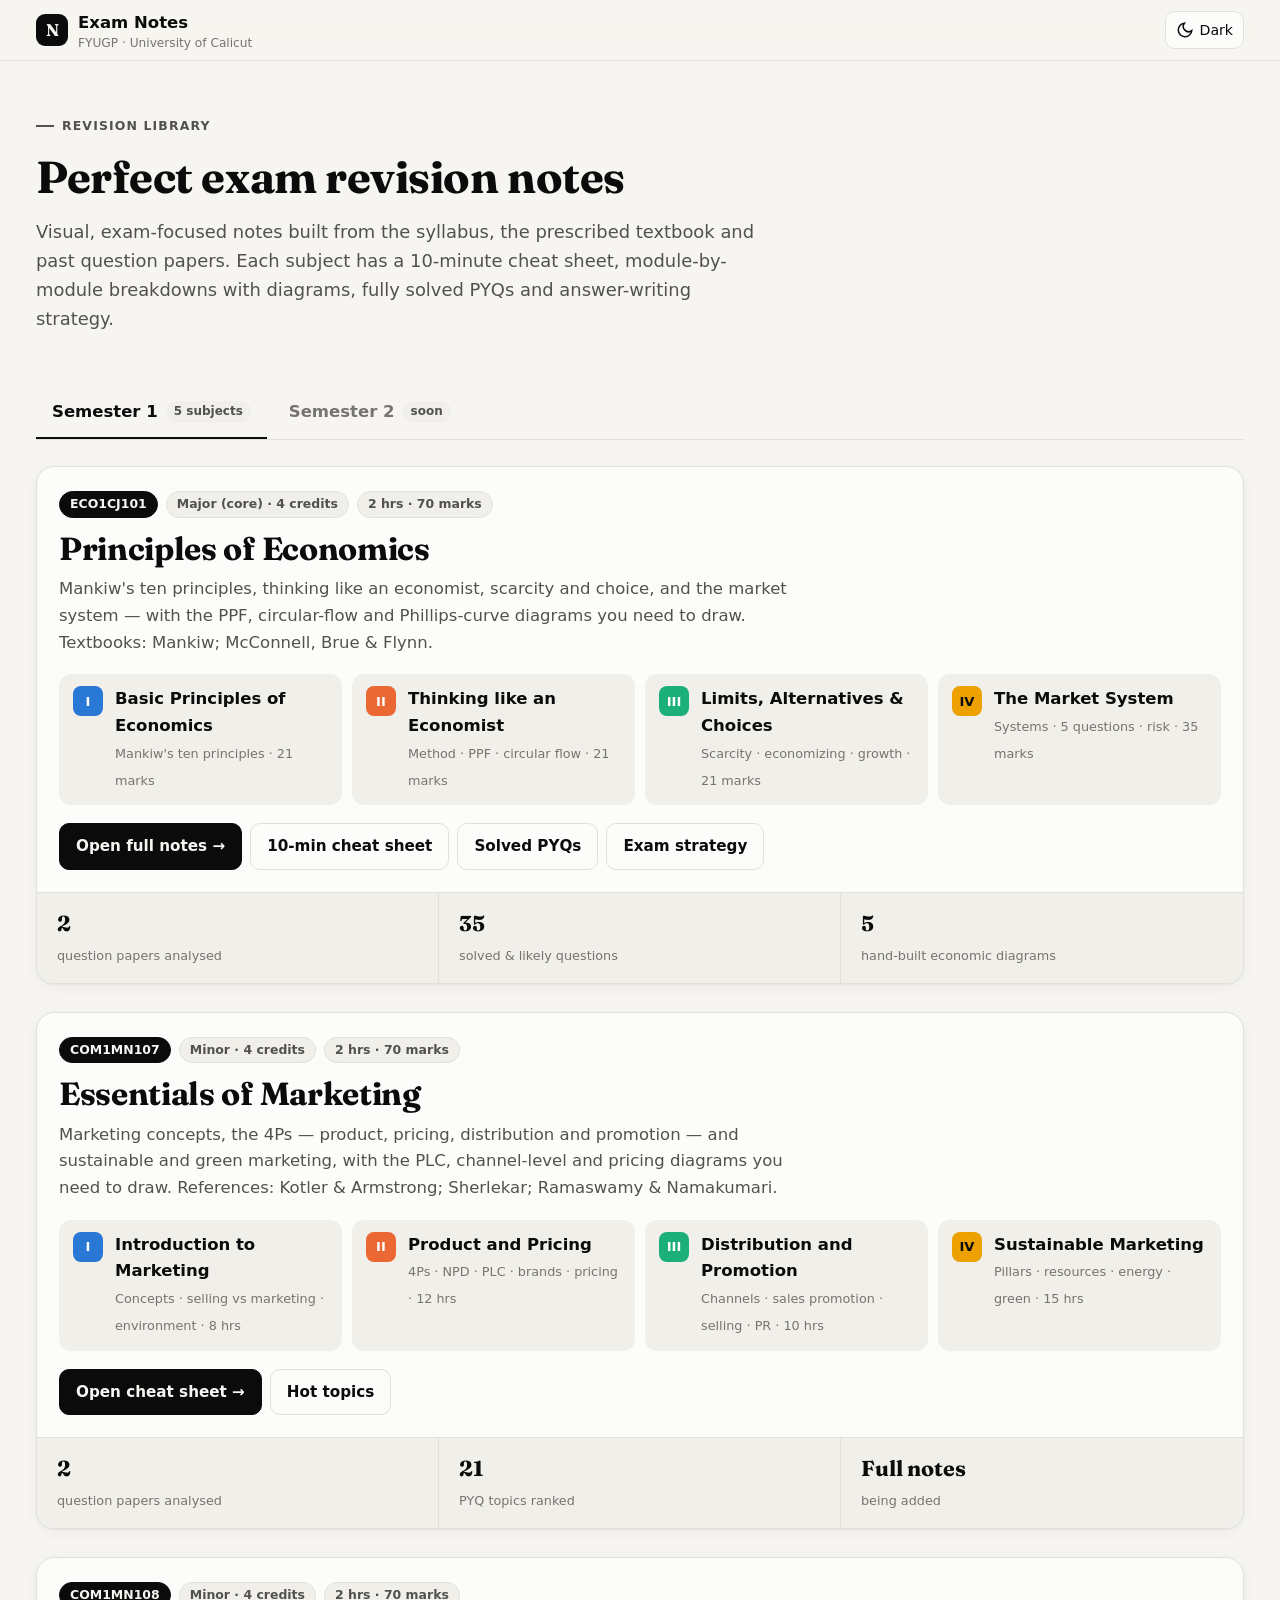
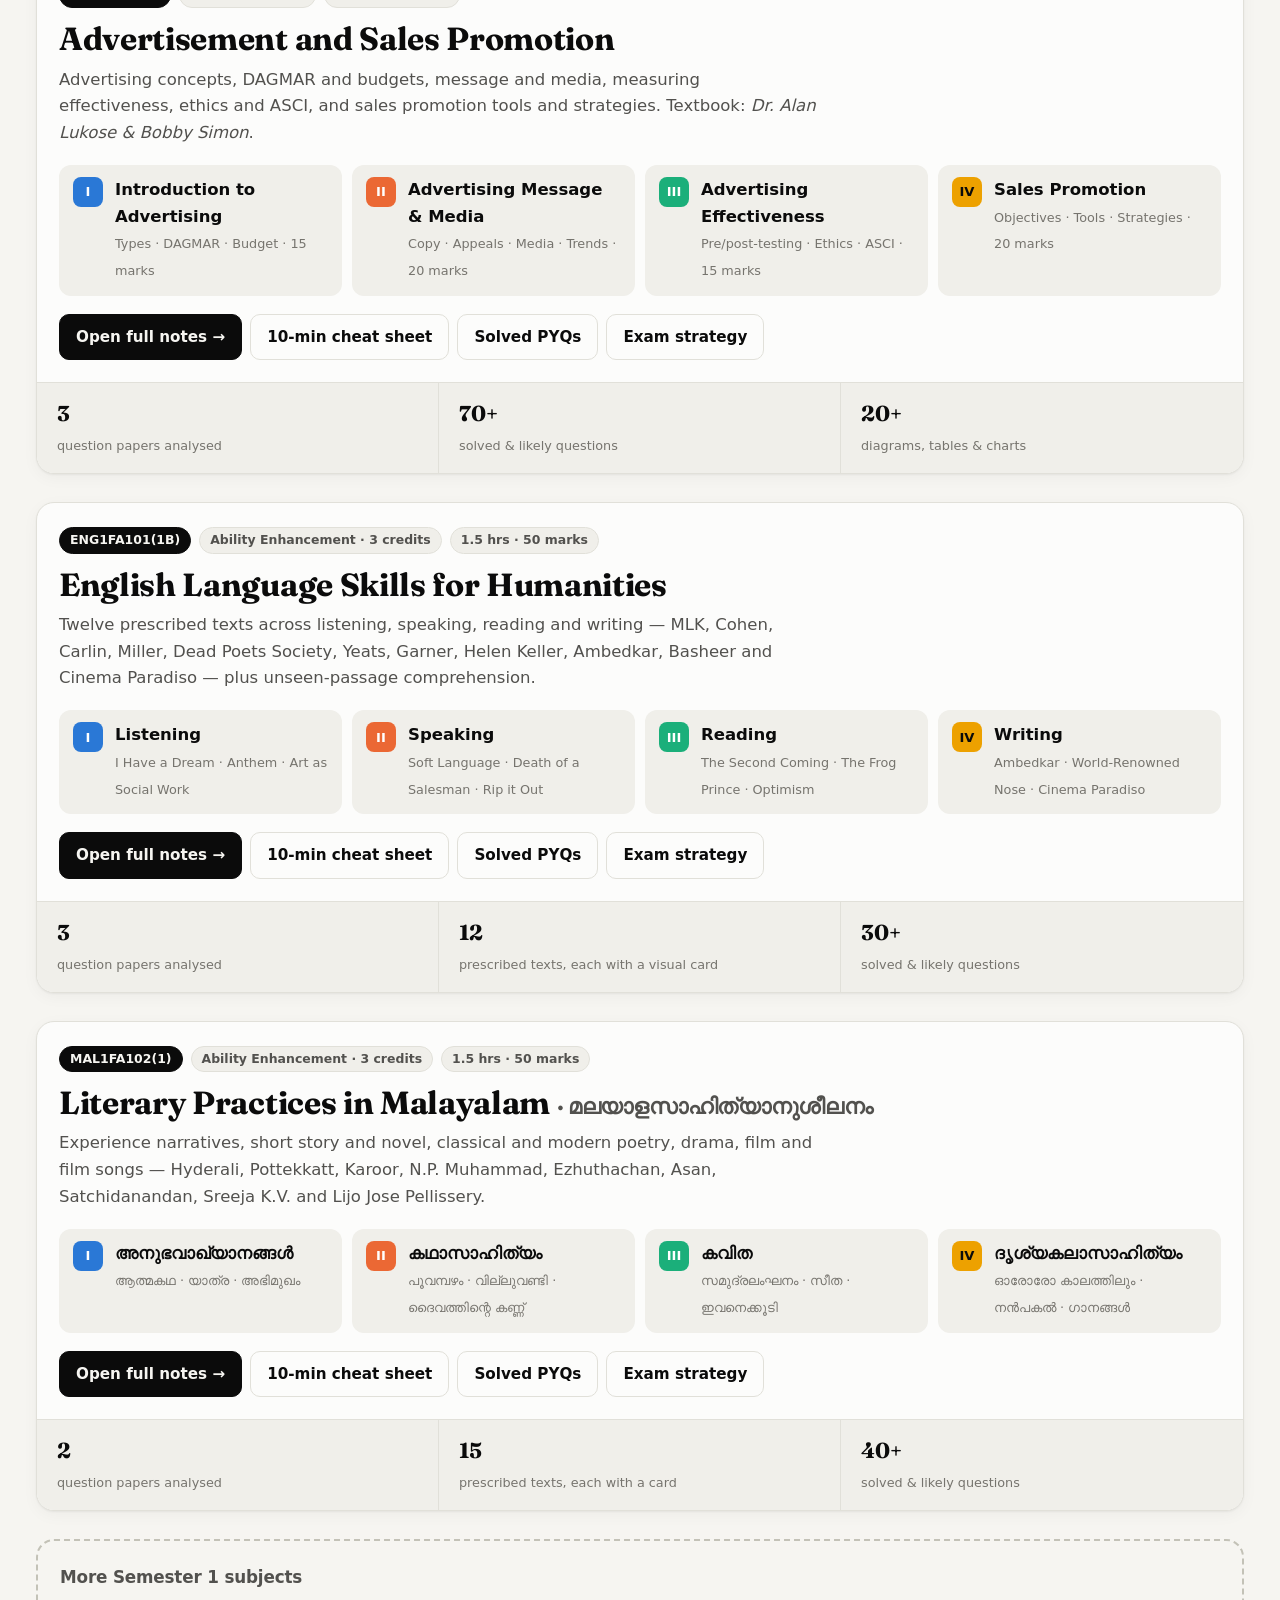
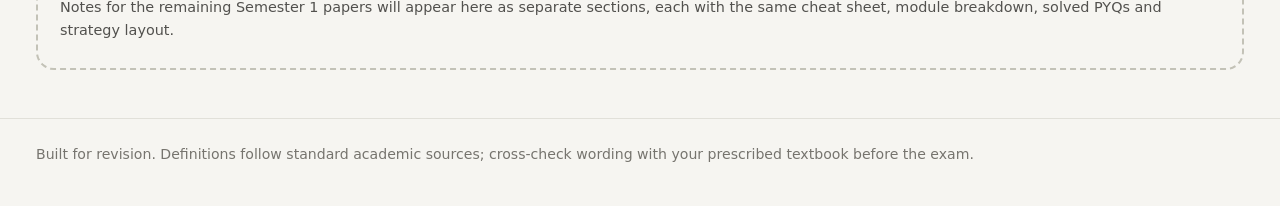
==== commit f4148a1b: "Add Essentials of Marketing cheat sheet and hot topics COM1MN107 page with the 10-minute cheat sheet" ====
--- a/index.html
+++ b/index.html
@@ -37,7 +37,7 @@
 
   <div class="tabs" role="tablist" aria-label="Semesters">
     <button class="tab" role="tab" id="tab-sem1" aria-controls="panel-sem1" aria-selected="true" data-hash="semester-1">
-      Semester 1 <span class="count">4 subjects</span>
+      Semester 1 <span class="count">5 subjects</span>
     </button>
     <button class="tab" role="tab" id="tab-sem2" aria-controls="panel-sem2" aria-selected="false" tabindex="-1" data-hash="semester-2">
       Semester 2 <span class="count">soon</span>
@@ -77,6 +77,38 @@
           <div><b>2</b><span>question papers analysed</span></div>
           <div><b>35</b><span>solved &amp; likely questions</span></div>
           <div><b>5</b><span>hand-built economic diagrams</span></div>
+        </div>
+      </article>
+    </section>
+
+    <!-- Subject: Essentials of Marketing -->
+    <section class="subject-section" id="com1mn107" aria-labelledby="h-eom">
+      <article class="subject-card">
+        <div class="sc-body">
+          <div class="sc-top">
+            <span class="chip dark">COM1MN107</span>
+            <span class="chip">Minor · 4 credits</span>
+            <span class="chip">2 hrs · 70 marks</span>
+          </div>
+          <h2 id="h-eom">Essentials of Marketing</h2>
+          <p class="sc-desc">Marketing concepts, the 4Ps — product, pricing, distribution and promotion — and sustainable and green marketing, with the PLC, channel-level and pricing diagrams you need to draw. References: Kotler &amp; Armstrong; Sherlekar; Ramaswamy &amp; Namakumari.</p>
+
+          <ul class="module-list">
+            <li class="m1"><span class="ml-num fill-mc">I</span><span><span class="ml-title">Introduction to Marketing</span><br><span class="ml-meta">Concepts · selling vs marketing · environment · 8 hrs</span></span></li>
+            <li class="m2"><span class="ml-num fill-mc">II</span><span><span class="ml-title">Product and Pricing</span><br><span class="ml-meta">4Ps · NPD · PLC · brands · pricing · 12 hrs</span></span></li>
+            <li class="m3"><span class="ml-num fill-mc">III</span><span><span class="ml-title">Distribution and Promotion</span><br><span class="ml-meta">Channels · sales promotion · selling · PR · 10 hrs</span></span></li>
+            <li class="m4"><span class="ml-num fill-mc">IV</span><span><span class="ml-title">Sustainable Marketing</span><br><span class="ml-meta">Pillars · resources · energy · green · 15 hrs</span></span></li>
+          </ul>
+
+          <div class="sc-links">
+            <a class="btn primary" href="semester-1/essentials-of-marketing.html#cheat-sheet">Open cheat sheet →</a>
+            <a class="btn" href="semester-1/essentials-of-marketing.html#overview">Hot topics</a>
+          </div>
+        </div>
+        <div class="sc-stats">
+          <div><b>2</b><span>question papers analysed</span></div>
+          <div><b>21</b><span>PYQ topics ranked</span></div>
+          <div><b>Full notes</b><span>being added</span></div>
         </div>
       </article>
     </section>
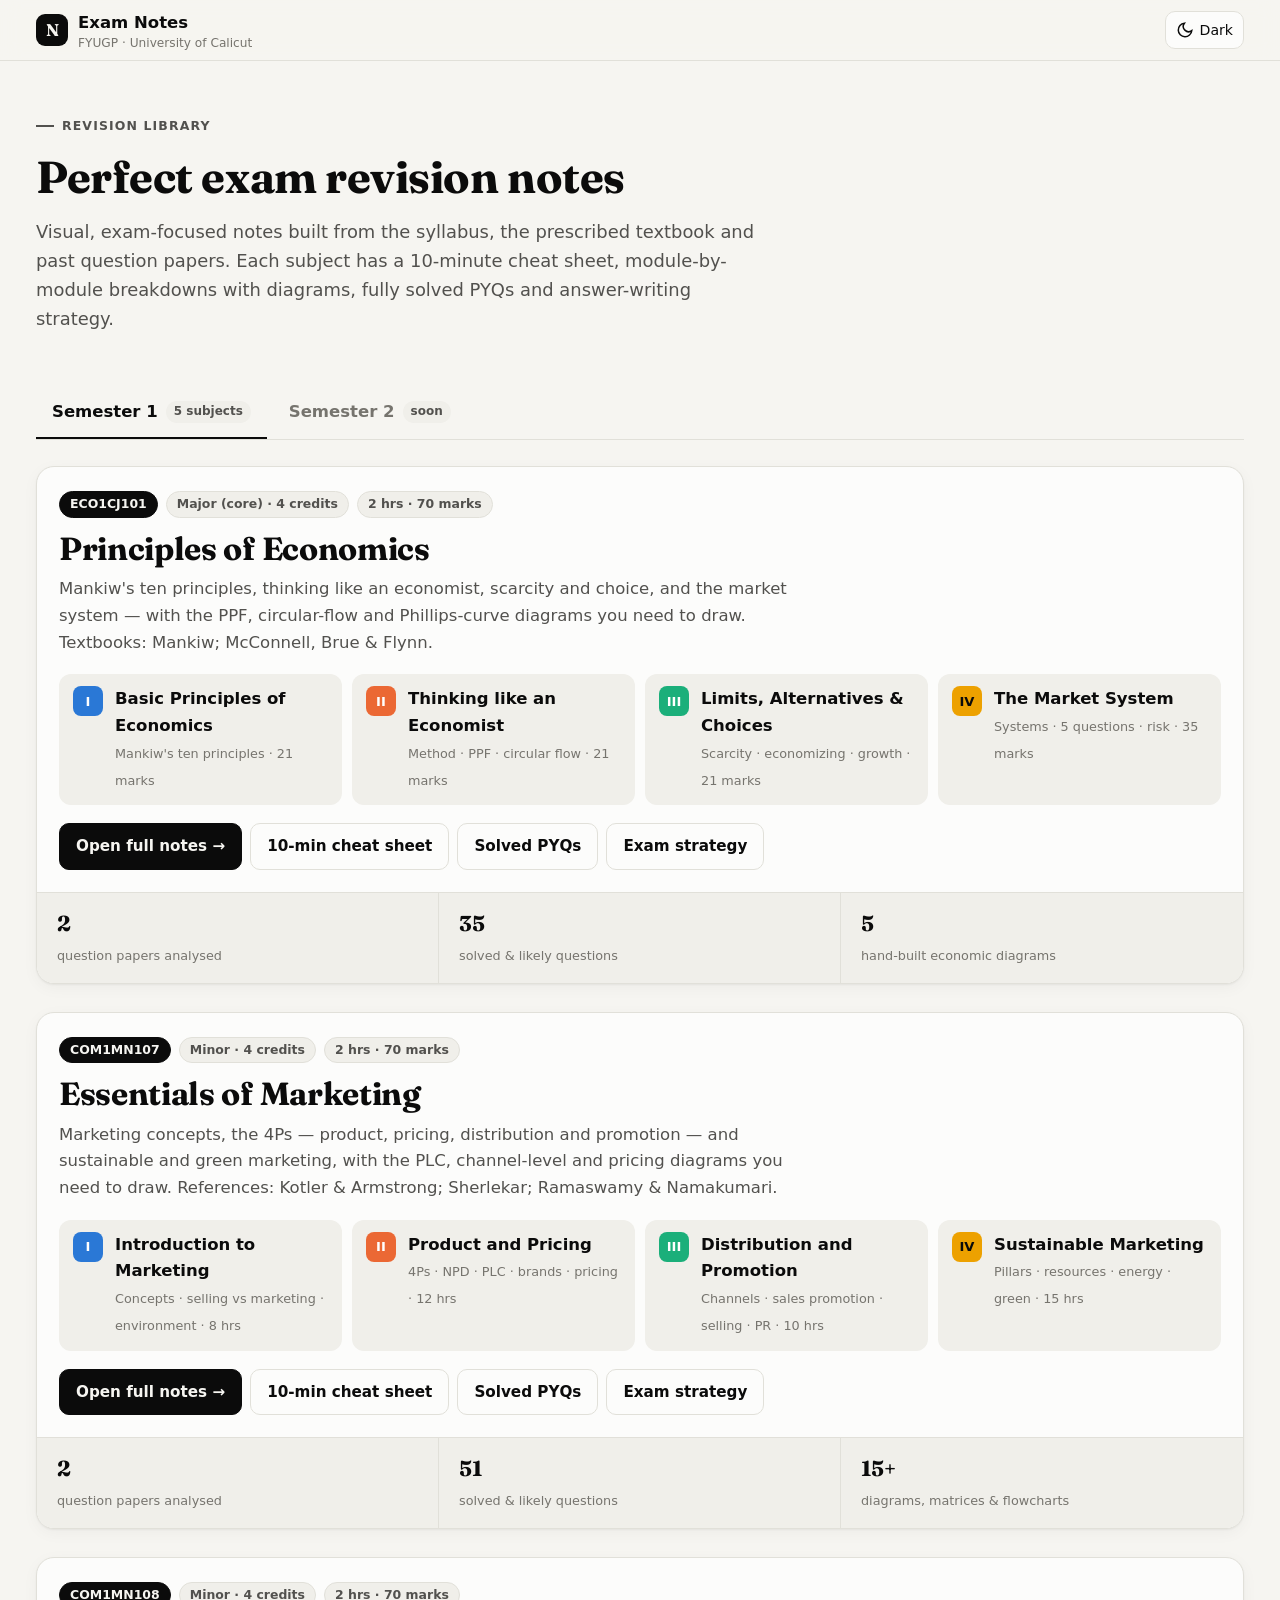
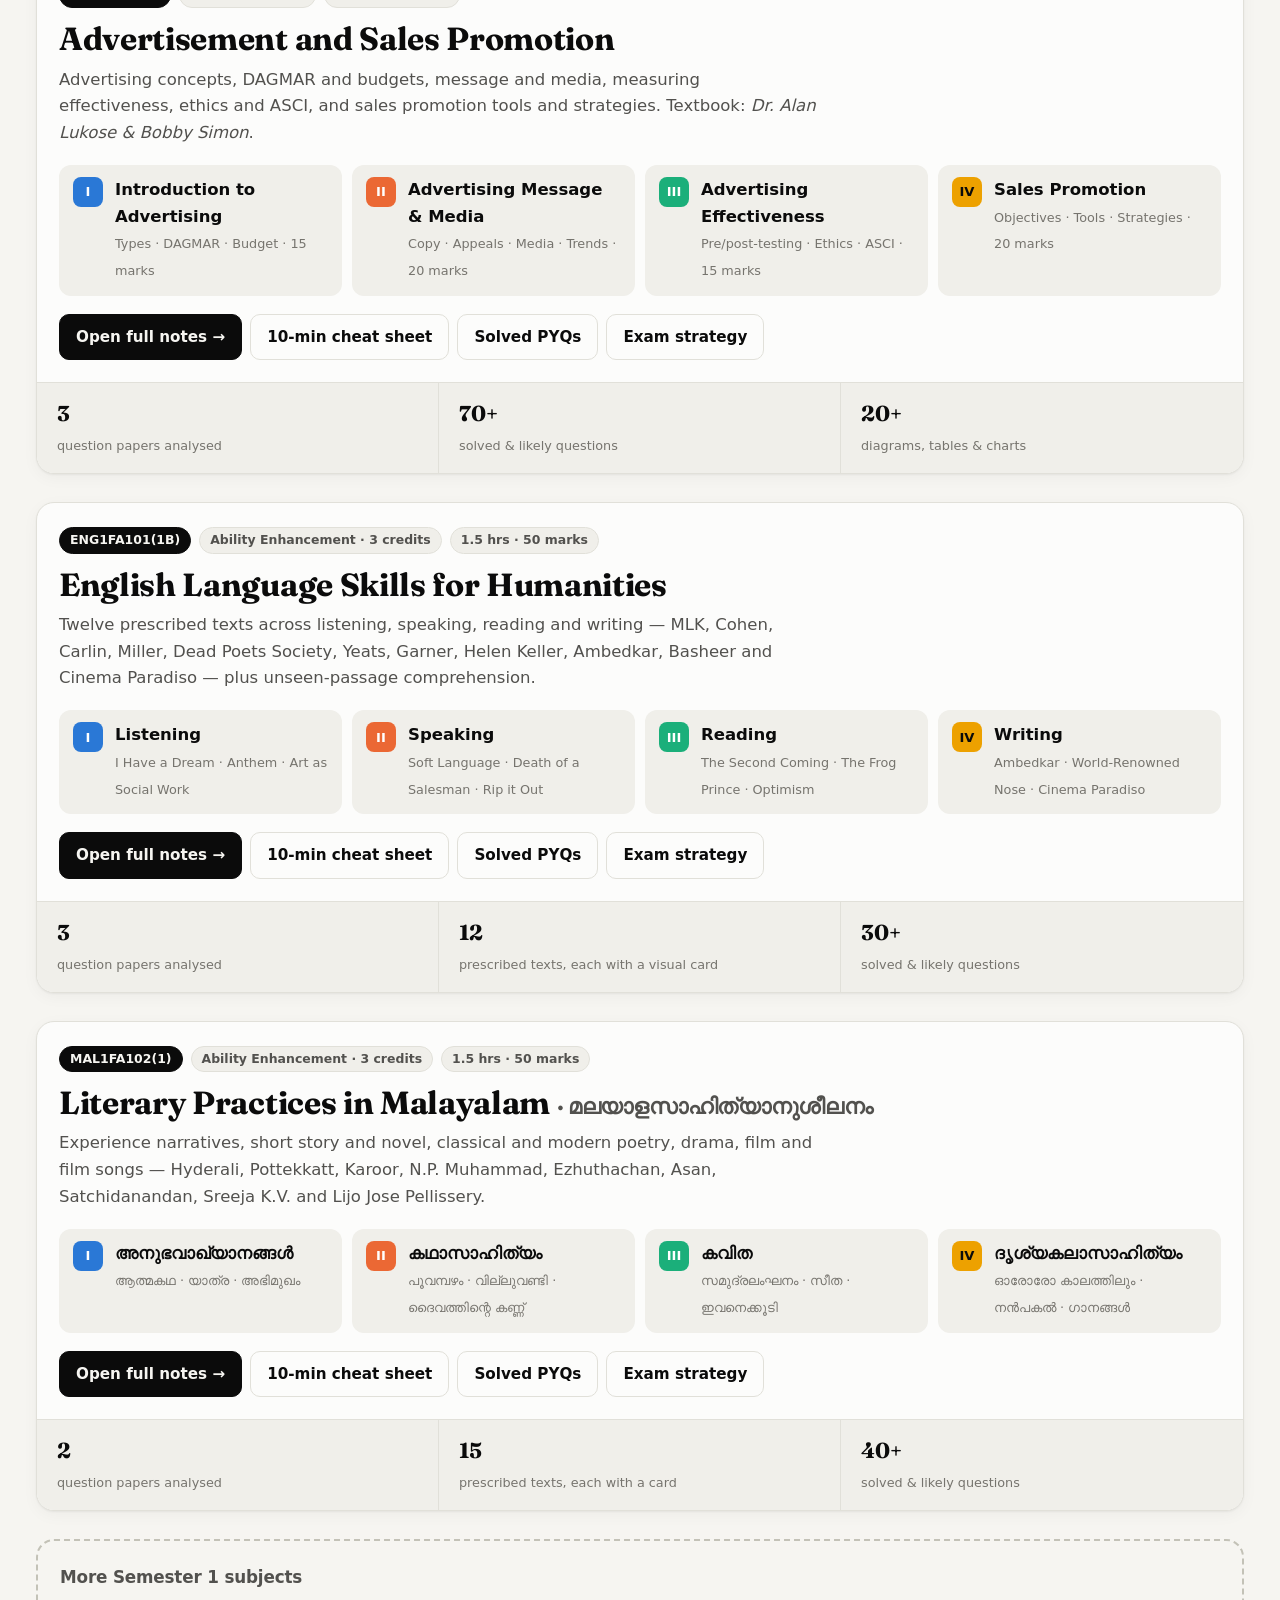
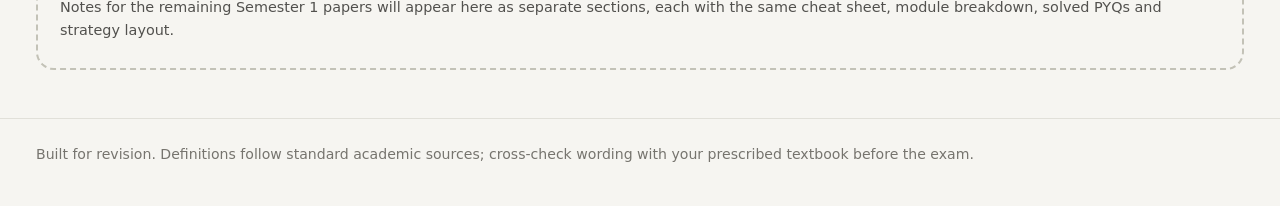
==== commit 0a807270: "Complete Essentials of Marketing notes with solved papers Module notes for COM1MN107 with PLC, socie" ====
--- a/index.html
+++ b/index.html
@@ -101,14 +101,16 @@
           </ul>
 
           <div class="sc-links">
-            <a class="btn primary" href="semester-1/essentials-of-marketing.html#cheat-sheet">Open cheat sheet →</a>
-            <a class="btn" href="semester-1/essentials-of-marketing.html#overview">Hot topics</a>
+            <a class="btn primary" href="semester-1/essentials-of-marketing.html">Open full notes →</a>
+            <a class="btn" href="semester-1/essentials-of-marketing.html#cheat-sheet">10-min cheat sheet</a>
+            <a class="btn" href="semester-1/essentials-of-marketing.html#pyqs">Solved PYQs</a>
+            <a class="btn" href="semester-1/essentials-of-marketing.html#strategy">Exam strategy</a>
           </div>
         </div>
         <div class="sc-stats">
           <div><b>2</b><span>question papers analysed</span></div>
-          <div><b>21</b><span>PYQ topics ranked</span></div>
-          <div><b>Full notes</b><span>being added</span></div>
+          <div><b>51</b><span>solved &amp; likely questions</span></div>
+          <div><b>15+</b><span>diagrams, matrices &amp; flowcharts</span></div>
         </div>
       </article>
     </section>
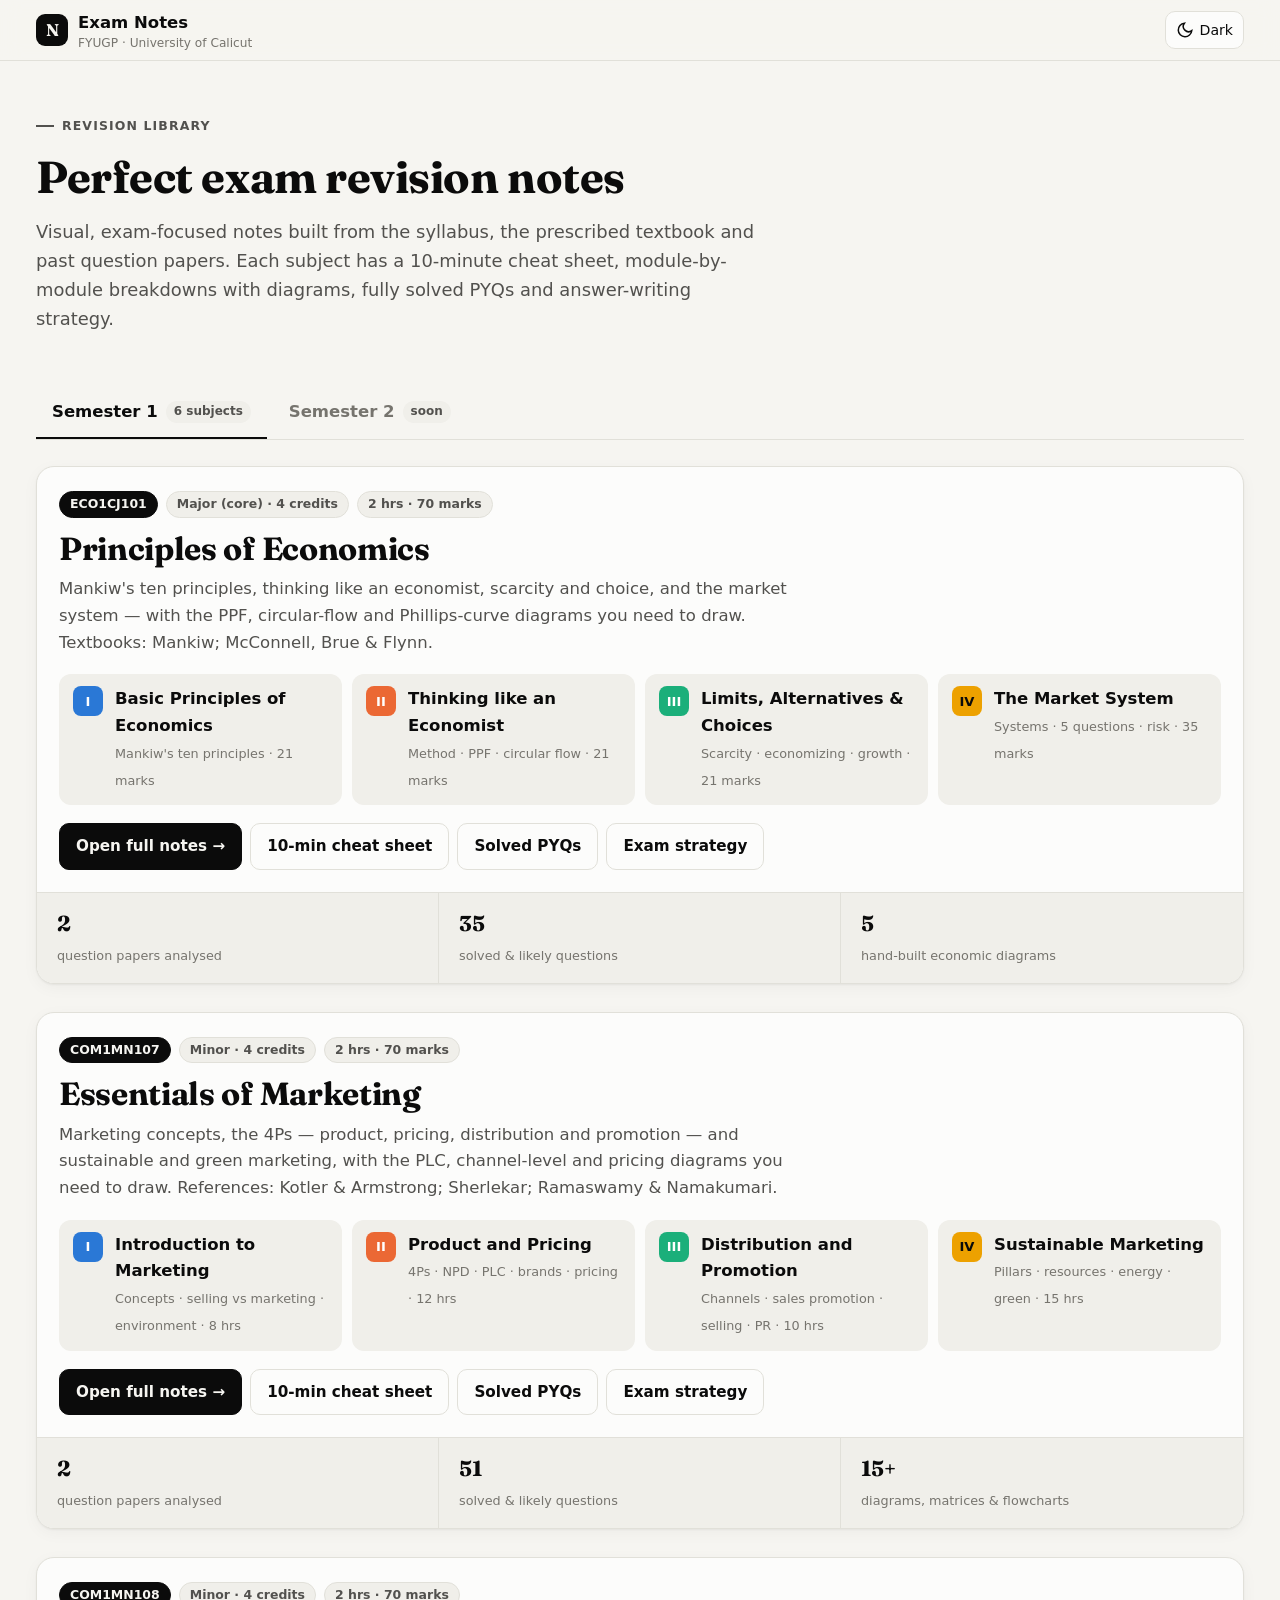
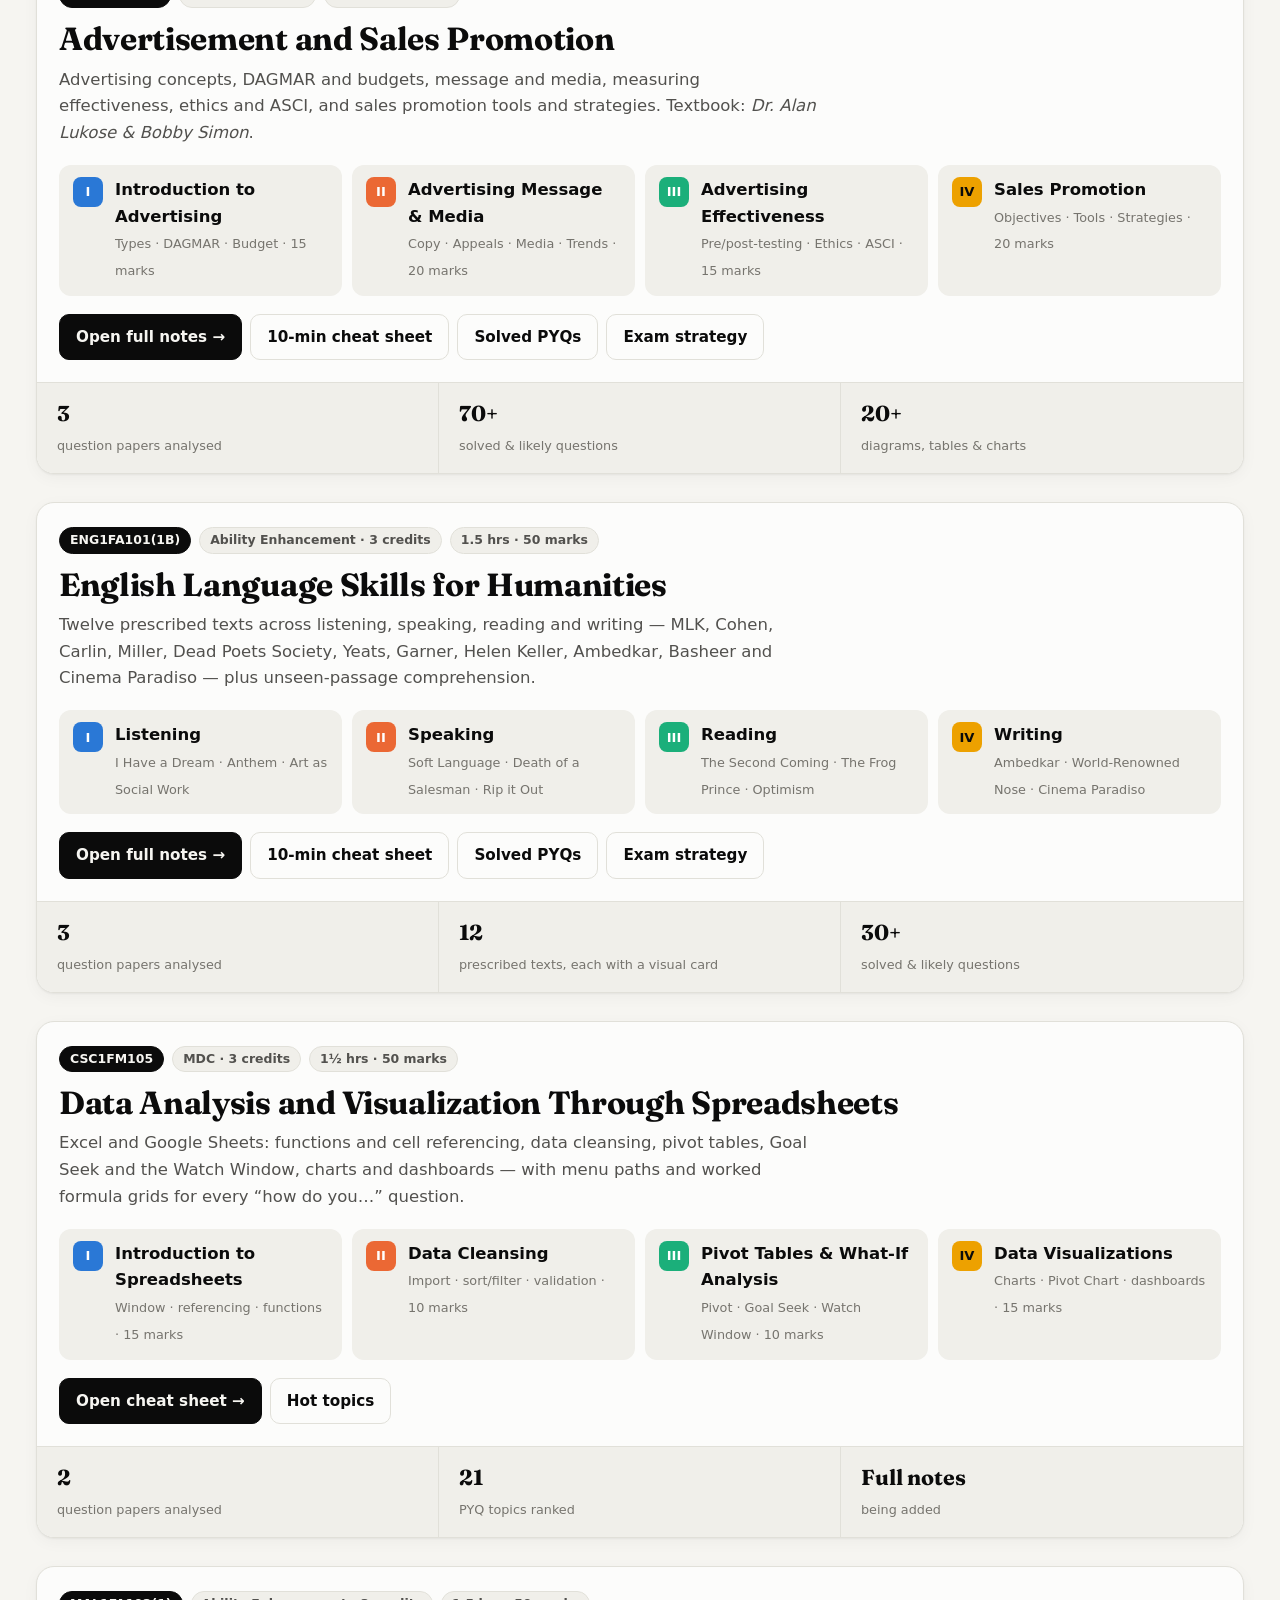
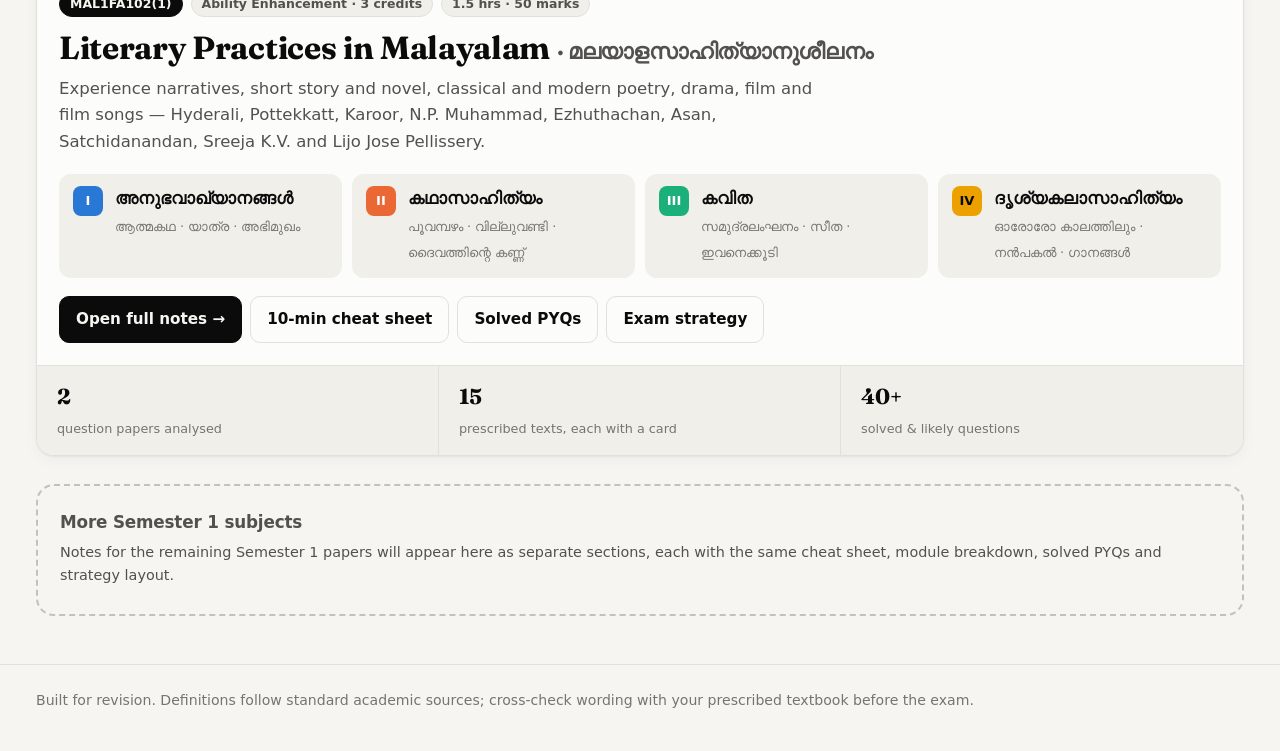
==== commit 8bc9cb73: "Add spreadsheet data analysis cheat sheet and hot topics CSC1FM105 page with the 10-minute cheat she" ====
--- a/index.html
+++ b/index.html
@@ -37,7 +37,7 @@
 
   <div class="tabs" role="tablist" aria-label="Semesters">
     <button class="tab" role="tab" id="tab-sem1" aria-controls="panel-sem1" aria-selected="true" data-hash="semester-1">
-      Semester 1 <span class="count">5 subjects</span>
+      Semester 1 <span class="count">6 subjects</span>
     </button>
     <button class="tab" role="tab" id="tab-sem2" aria-controls="panel-sem2" aria-selected="false" tabindex="-1" data-hash="semester-2">
       Semester 2 <span class="count">soon</span>
@@ -179,6 +179,38 @@
           <div><b>3</b><span>question papers analysed</span></div>
           <div><b>12</b><span>prescribed texts, each with a visual card</span></div>
           <div><b>30+</b><span>solved &amp; likely questions</span></div>
+        </div>
+      </article>
+    </section>
+
+    <!-- Subject: Data Analysis and Visualization Through Spreadsheets -->
+    <section class="subject-section" id="csc1fm105" aria-labelledby="h-csc">
+      <article class="subject-card">
+        <div class="sc-body">
+          <div class="sc-top">
+            <span class="chip dark">CSC1FM105</span>
+            <span class="chip">MDC · 3 credits</span>
+            <span class="chip">1½ hrs · 50 marks</span>
+          </div>
+          <h2 id="h-csc">Data Analysis and Visualization Through Spreadsheets</h2>
+          <p class="sc-desc">Excel and Google Sheets: functions and cell referencing, data cleansing, pivot tables, Goal Seek and the Watch Window, charts and dashboards — with menu paths and worked formula grids for every “how do you…” question.</p>
+
+          <ul class="module-list">
+            <li class="m1"><span class="ml-num fill-mc">I</span><span><span class="ml-title">Introduction to Spreadsheets</span><br><span class="ml-meta">Window · referencing · functions · 15 marks</span></span></li>
+            <li class="m2"><span class="ml-num fill-mc">II</span><span><span class="ml-title">Data Cleansing</span><br><span class="ml-meta">Import · sort/filter · validation · 10 marks</span></span></li>
+            <li class="m3"><span class="ml-num fill-mc">III</span><span><span class="ml-title">Pivot Tables &amp; What-If Analysis</span><br><span class="ml-meta">Pivot · Goal Seek · Watch Window · 10 marks</span></span></li>
+            <li class="m4"><span class="ml-num fill-mc">IV</span><span><span class="ml-title">Data Visualizations</span><br><span class="ml-meta">Charts · Pivot Chart · dashboards · 15 marks</span></span></li>
+          </ul>
+
+          <div class="sc-links">
+            <a class="btn primary" href="semester-1/data-analysis-and-visualization-through-spreadsheets.html#cheat-sheet">Open cheat sheet →</a>
+            <a class="btn" href="semester-1/data-analysis-and-visualization-through-spreadsheets.html#overview">Hot topics</a>
+          </div>
+        </div>
+        <div class="sc-stats">
+          <div><b>2</b><span>question papers analysed</span></div>
+          <div><b>21</b><span>PYQ topics ranked</span></div>
+          <div><b>Full notes</b><span>being added</span></div>
         </div>
       </article>
     </section>
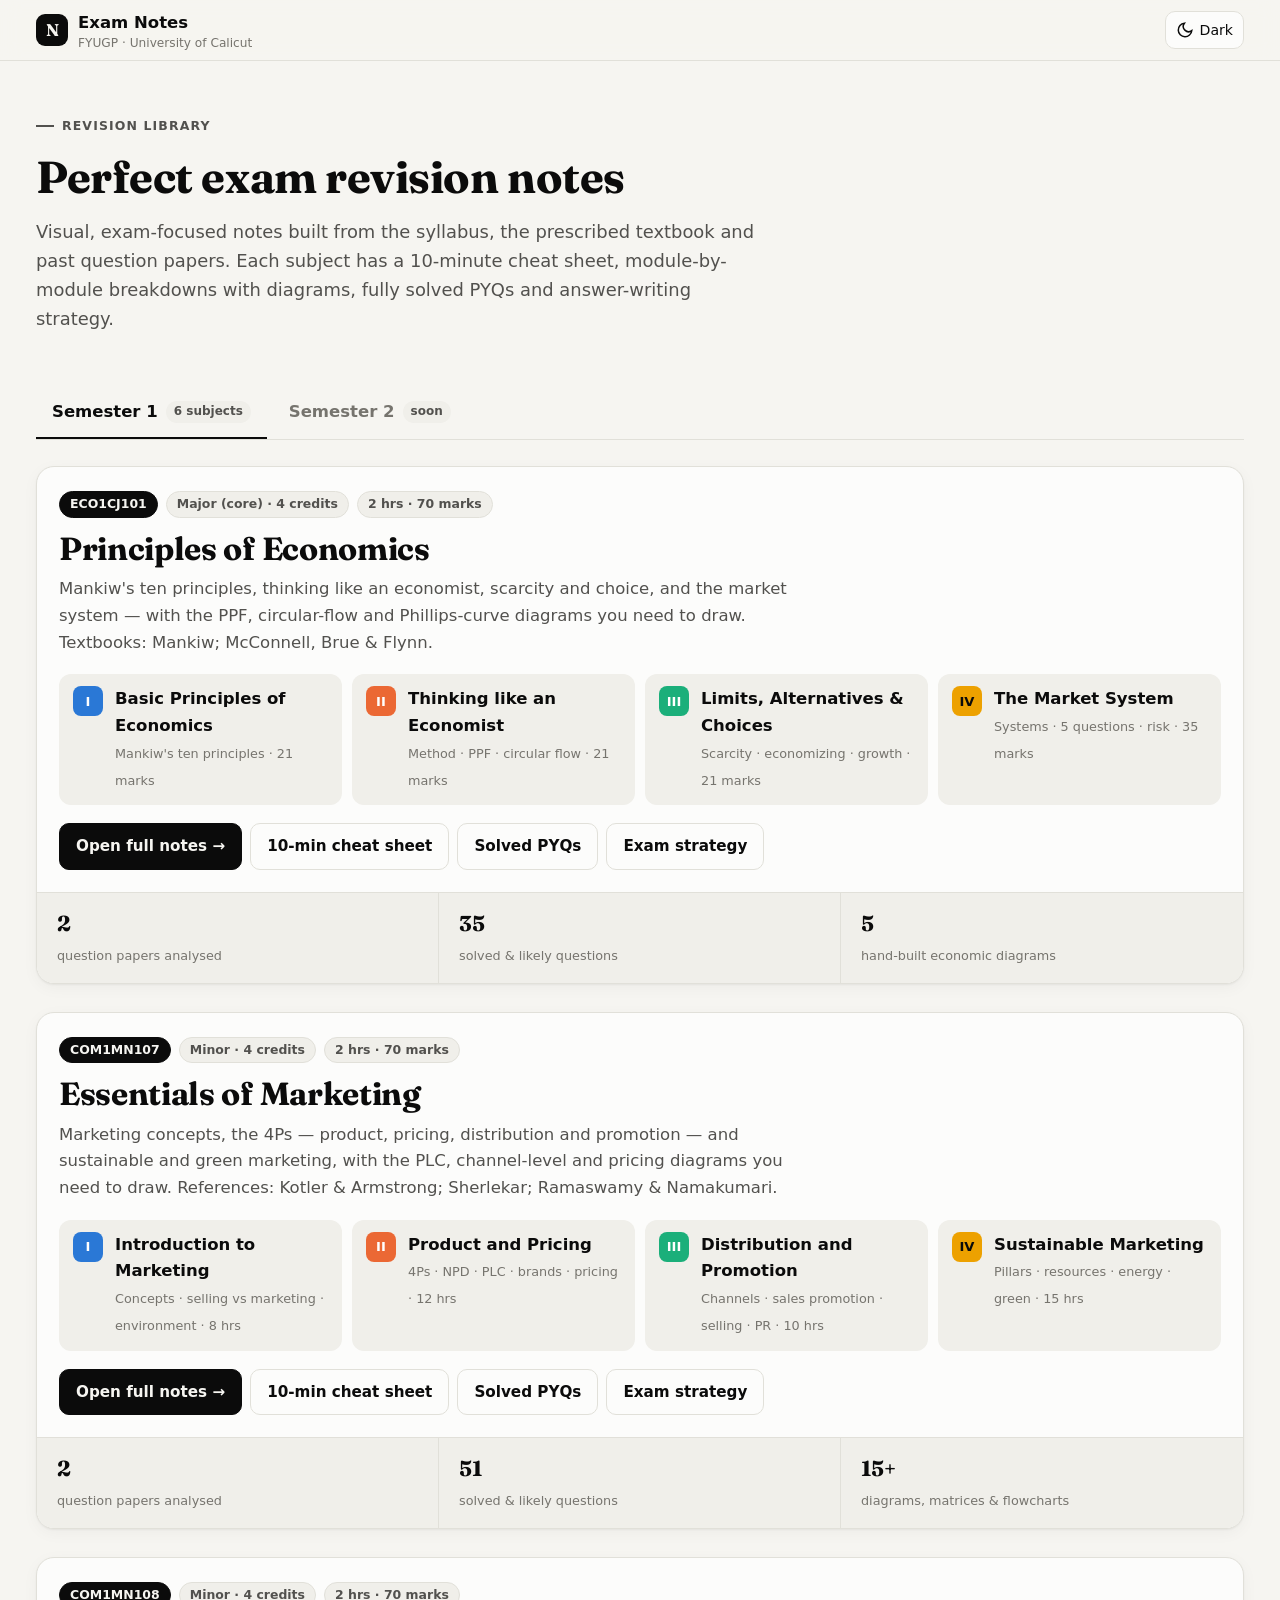
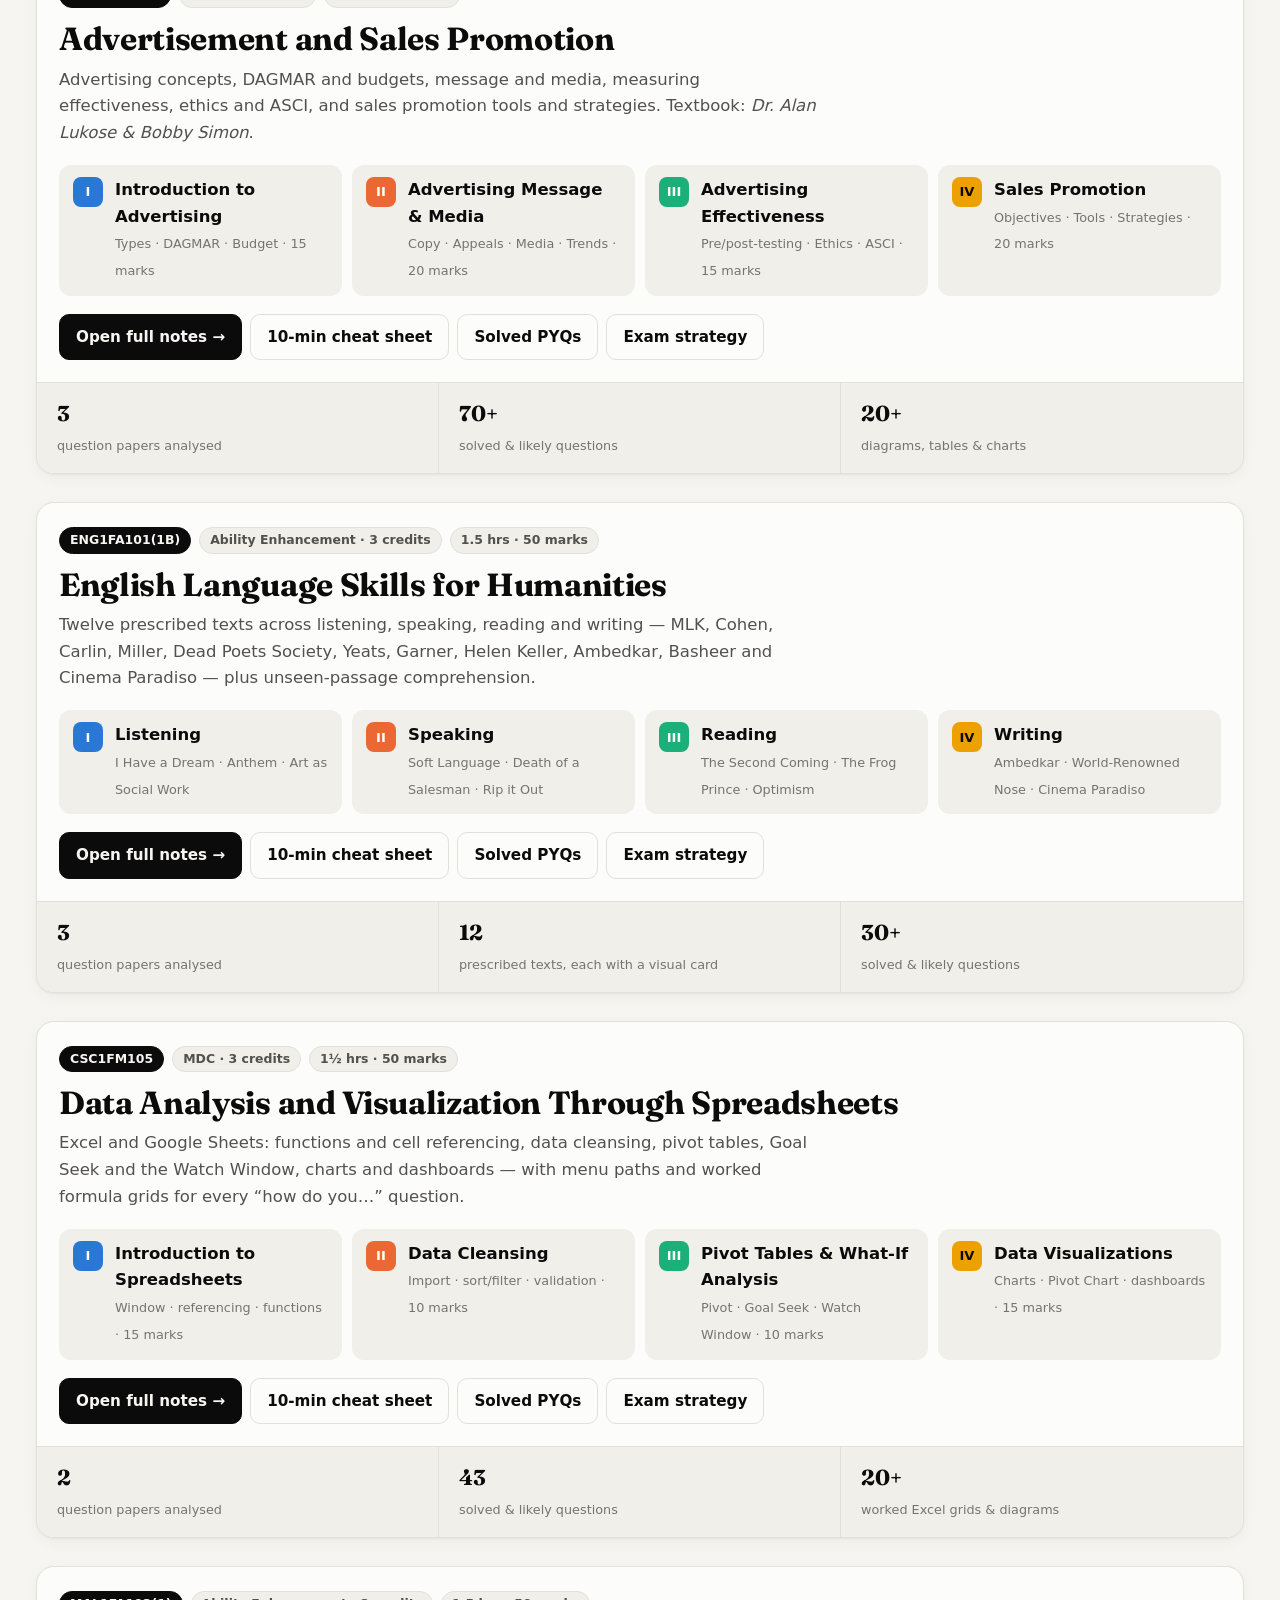
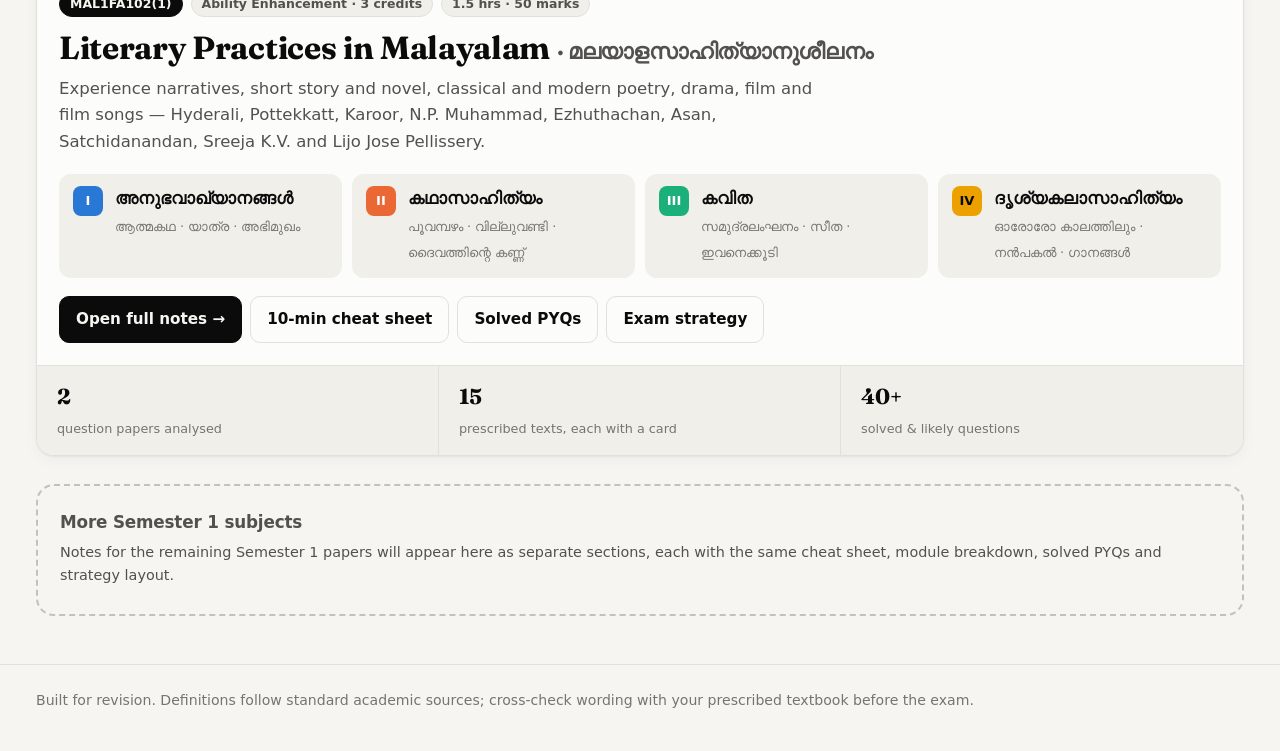
==== commit 2578fefc: "Complete spreadsheet data analysis notes with solved papers Module notes for CSC1FM105 with an annot" ====
--- a/index.html
+++ b/index.html
@@ -203,14 +203,16 @@
           </ul>
 
           <div class="sc-links">
-            <a class="btn primary" href="semester-1/data-analysis-and-visualization-through-spreadsheets.html#cheat-sheet">Open cheat sheet →</a>
-            <a class="btn" href="semester-1/data-analysis-and-visualization-through-spreadsheets.html#overview">Hot topics</a>
-          </div>
-        </div>
-        <div class="sc-stats">
-          <div><b>2</b><span>question papers analysed</span></div>
-          <div><b>21</b><span>PYQ topics ranked</span></div>
-          <div><b>Full notes</b><span>being added</span></div>
+            <a class="btn primary" href="semester-1/data-analysis-and-visualization-through-spreadsheets.html">Open full notes →</a>
+            <a class="btn" href="semester-1/data-analysis-and-visualization-through-spreadsheets.html#cheat-sheet">10-min cheat sheet</a>
+            <a class="btn" href="semester-1/data-analysis-and-visualization-through-spreadsheets.html#pyqs">Solved PYQs</a>
+            <a class="btn" href="semester-1/data-analysis-and-visualization-through-spreadsheets.html#strategy">Exam strategy</a>
+          </div>
+        </div>
+        <div class="sc-stats">
+          <div><b>2</b><span>question papers analysed</span></div>
+          <div><b>43</b><span>solved &amp; likely questions</span></div>
+          <div><b>20+</b><span>worked Excel grids &amp; diagrams</span></div>
         </div>
       </article>
     </section>
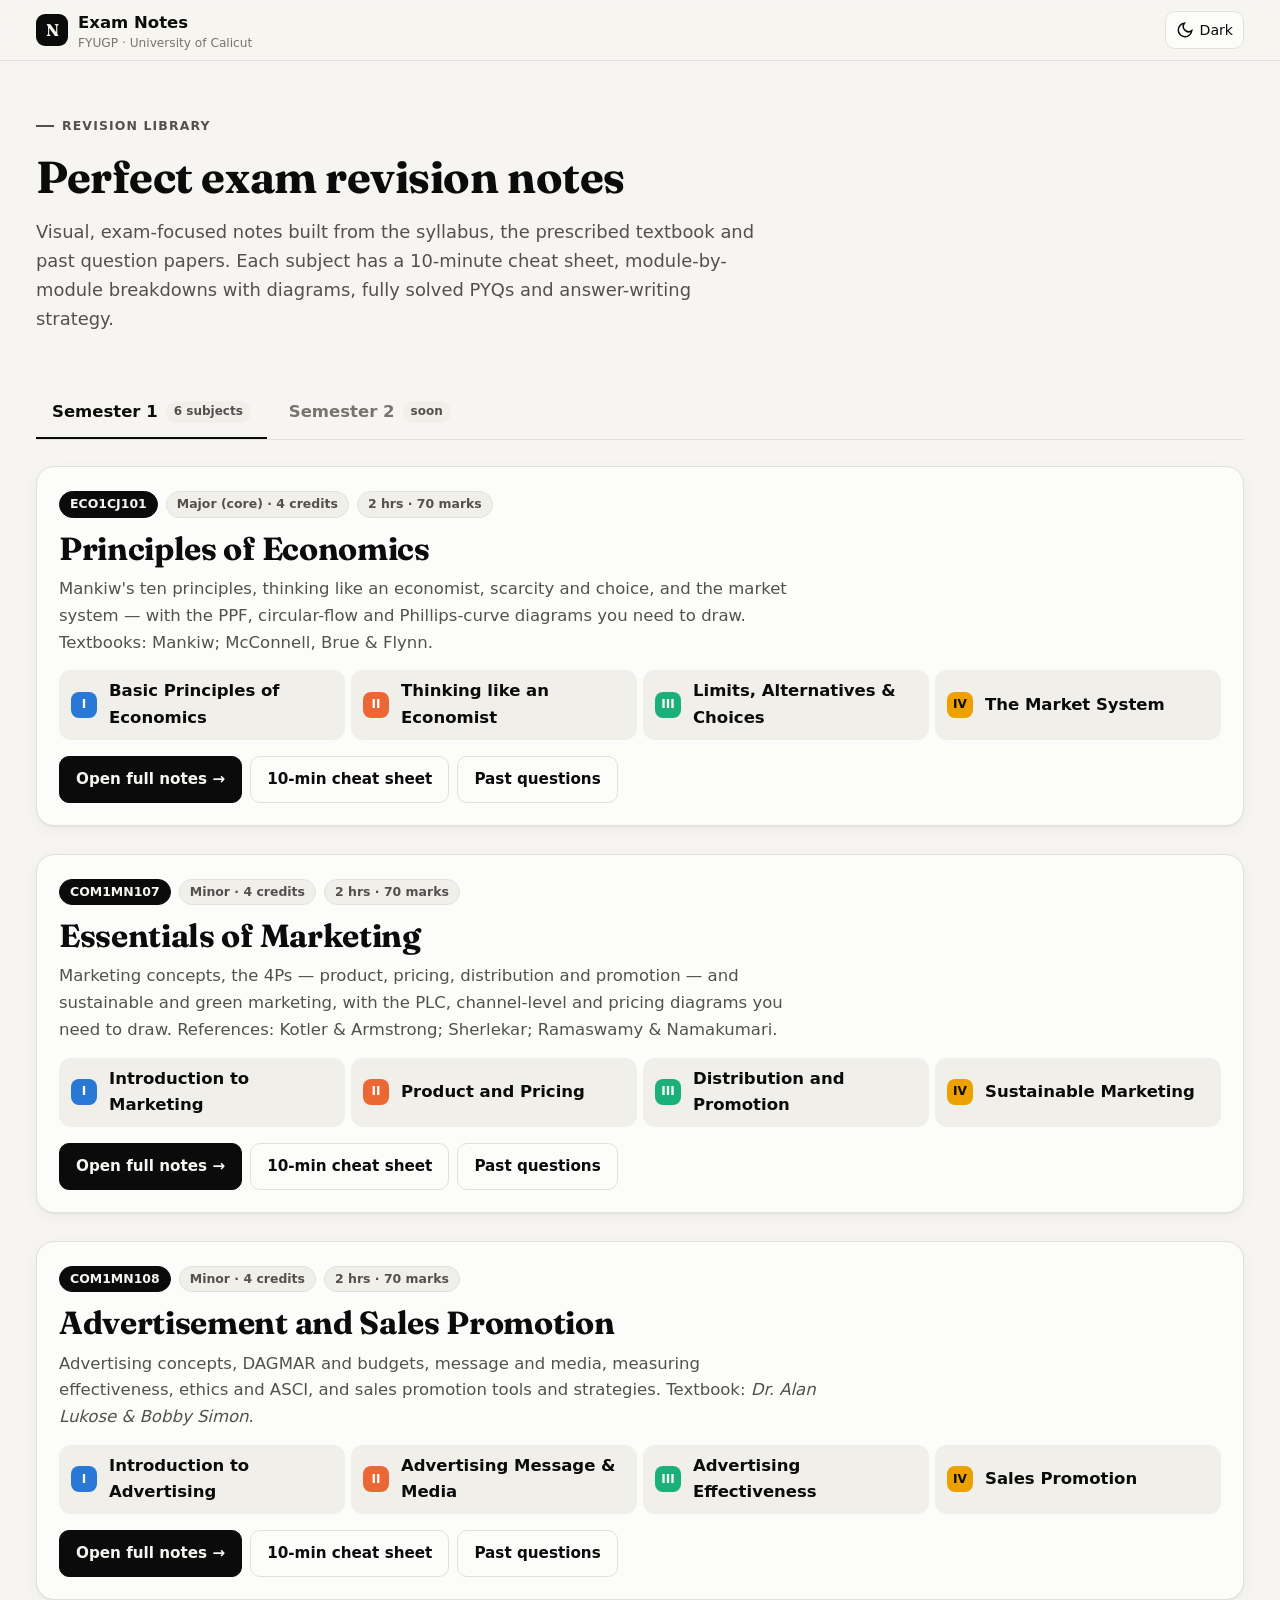
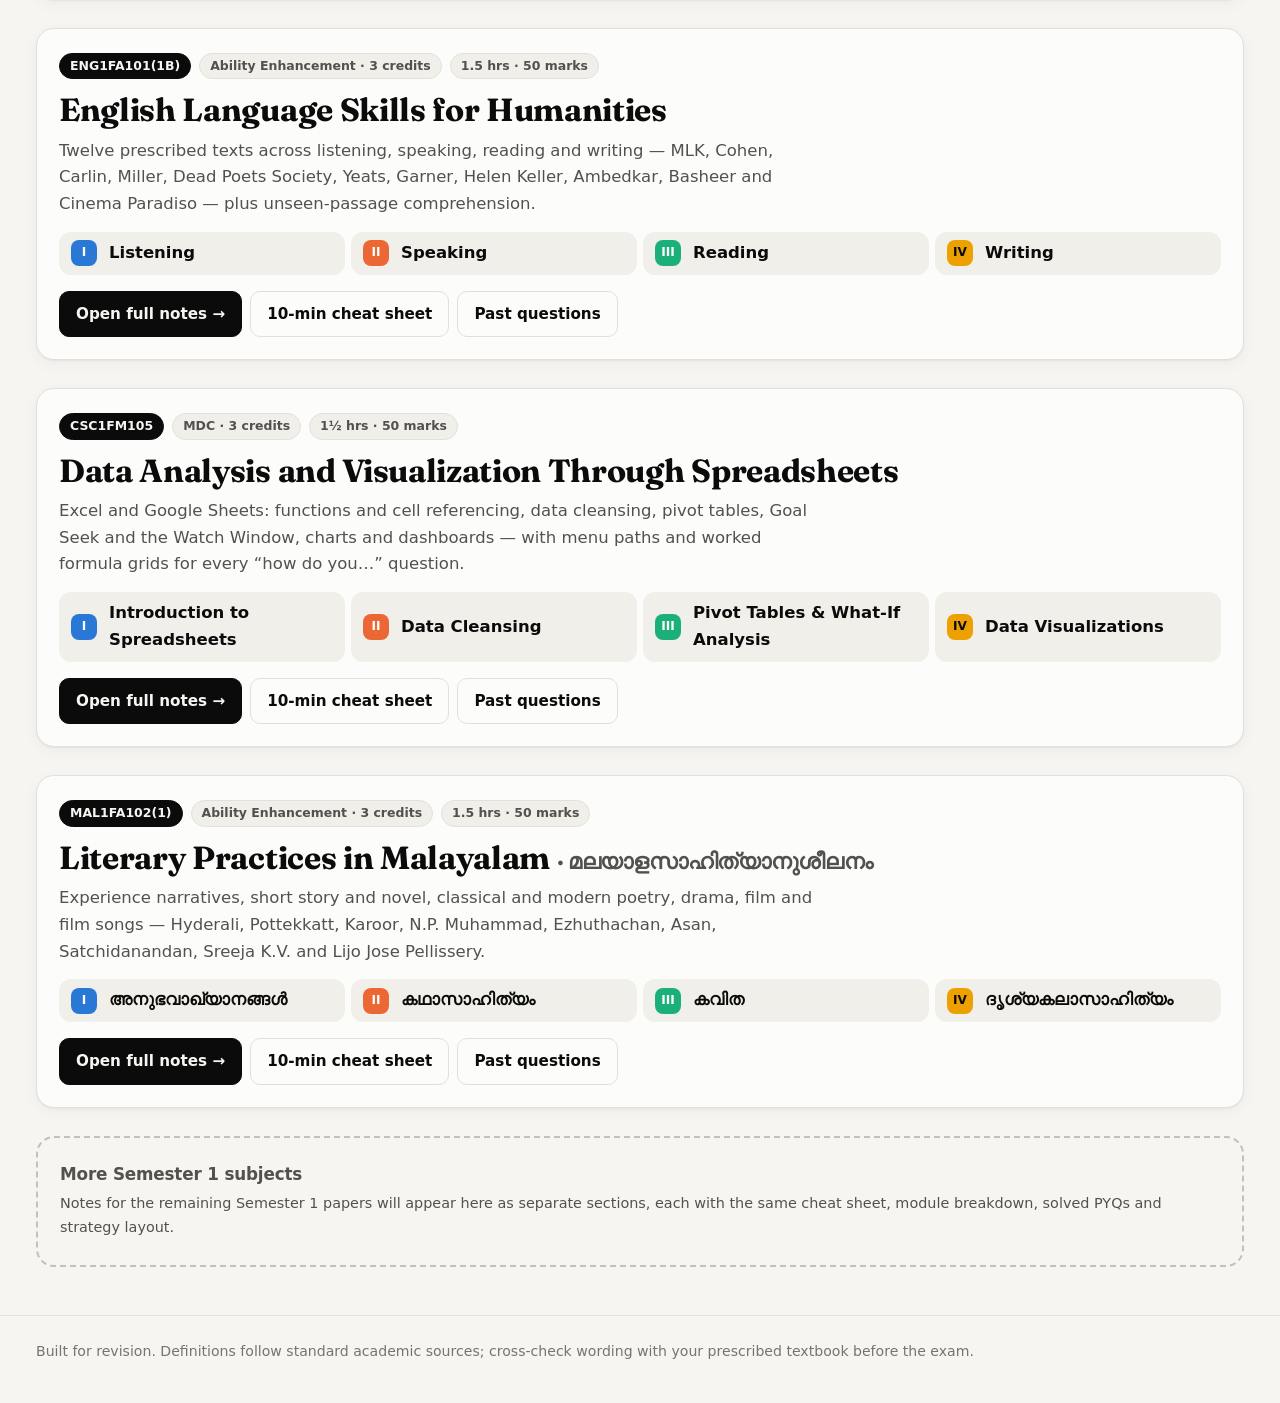
==== commit c2415f29: "Simplify all subject pages and the home page Answers now start hidden behind each question (tap to o" ====
--- a/index.html
+++ b/index.html
@@ -60,23 +60,17 @@
           <p class="sc-desc">Mankiw's ten principles, thinking like an economist, scarcity and choice, and the market system — with the PPF, circular-flow and Phillips-curve diagrams you need to draw. Textbooks: Mankiw; McConnell, Brue &amp; Flynn.</p>
 
           <ul class="module-list">
-            <li class="m1"><span class="ml-num fill-mc">I</span><span><span class="ml-title">Basic Principles of Economics</span><br><span class="ml-meta">Mankiw's ten principles · 21 marks</span></span></li>
-            <li class="m2"><span class="ml-num fill-mc">II</span><span><span class="ml-title">Thinking like an Economist</span><br><span class="ml-meta">Method · PPF · circular flow · 21 marks</span></span></li>
-            <li class="m3"><span class="ml-num fill-mc">III</span><span><span class="ml-title">Limits, Alternatives &amp; Choices</span><br><span class="ml-meta">Scarcity · economizing · growth · 21 marks</span></span></li>
-            <li class="m4"><span class="ml-num fill-mc">IV</span><span><span class="ml-title">The Market System</span><br><span class="ml-meta">Systems · 5 questions · risk · 35 marks</span></span></li>
+            <li class="m1"><span class="ml-num fill-mc">I</span><span><span class="ml-title">Basic Principles of Economics</span></span></li>
+            <li class="m2"><span class="ml-num fill-mc">II</span><span><span class="ml-title">Thinking like an Economist</span></span></li>
+            <li class="m3"><span class="ml-num fill-mc">III</span><span><span class="ml-title">Limits, Alternatives &amp; Choices</span></span></li>
+            <li class="m4"><span class="ml-num fill-mc">IV</span><span><span class="ml-title">The Market System</span></span></li>
           </ul>
 
           <div class="sc-links">
             <a class="btn primary" href="semester-1/principles-of-economics.html">Open full notes →</a>
             <a class="btn" href="semester-1/principles-of-economics.html#cheat-sheet">10-min cheat sheet</a>
-            <a class="btn" href="semester-1/principles-of-economics.html#pyqs">Solved PYQs</a>
-            <a class="btn" href="semester-1/principles-of-economics.html#strategy">Exam strategy</a>
-          </div>
-        </div>
-        <div class="sc-stats">
-          <div><b>2</b><span>question papers analysed</span></div>
-          <div><b>35</b><span>solved &amp; likely questions</span></div>
-          <div><b>5</b><span>hand-built economic diagrams</span></div>
+            <a class="btn" href="semester-1/principles-of-economics.html#pyqs">Past questions</a>
+          </div>
         </div>
       </article>
     </section>
@@ -94,23 +88,17 @@
           <p class="sc-desc">Marketing concepts, the 4Ps — product, pricing, distribution and promotion — and sustainable and green marketing, with the PLC, channel-level and pricing diagrams you need to draw. References: Kotler &amp; Armstrong; Sherlekar; Ramaswamy &amp; Namakumari.</p>
 
           <ul class="module-list">
-            <li class="m1"><span class="ml-num fill-mc">I</span><span><span class="ml-title">Introduction to Marketing</span><br><span class="ml-meta">Concepts · selling vs marketing · environment · 8 hrs</span></span></li>
-            <li class="m2"><span class="ml-num fill-mc">II</span><span><span class="ml-title">Product and Pricing</span><br><span class="ml-meta">4Ps · NPD · PLC · brands · pricing · 12 hrs</span></span></li>
-            <li class="m3"><span class="ml-num fill-mc">III</span><span><span class="ml-title">Distribution and Promotion</span><br><span class="ml-meta">Channels · sales promotion · selling · PR · 10 hrs</span></span></li>
-            <li class="m4"><span class="ml-num fill-mc">IV</span><span><span class="ml-title">Sustainable Marketing</span><br><span class="ml-meta">Pillars · resources · energy · green · 15 hrs</span></span></li>
+            <li class="m1"><span class="ml-num fill-mc">I</span><span><span class="ml-title">Introduction to Marketing</span></span></li>
+            <li class="m2"><span class="ml-num fill-mc">II</span><span><span class="ml-title">Product and Pricing</span></span></li>
+            <li class="m3"><span class="ml-num fill-mc">III</span><span><span class="ml-title">Distribution and Promotion</span></span></li>
+            <li class="m4"><span class="ml-num fill-mc">IV</span><span><span class="ml-title">Sustainable Marketing</span></span></li>
           </ul>
 
           <div class="sc-links">
             <a class="btn primary" href="semester-1/essentials-of-marketing.html">Open full notes →</a>
             <a class="btn" href="semester-1/essentials-of-marketing.html#cheat-sheet">10-min cheat sheet</a>
-            <a class="btn" href="semester-1/essentials-of-marketing.html#pyqs">Solved PYQs</a>
-            <a class="btn" href="semester-1/essentials-of-marketing.html#strategy">Exam strategy</a>
-          </div>
-        </div>
-        <div class="sc-stats">
-          <div><b>2</b><span>question papers analysed</span></div>
-          <div><b>51</b><span>solved &amp; likely questions</span></div>
-          <div><b>15+</b><span>diagrams, matrices &amp; flowcharts</span></div>
+            <a class="btn" href="semester-1/essentials-of-marketing.html#pyqs">Past questions</a>
+          </div>
         </div>
       </article>
     </section>
@@ -128,23 +116,17 @@
           <p class="sc-desc">Advertising concepts, DAGMAR and budgets, message and media, measuring effectiveness, ethics and ASCI, and sales promotion tools and strategies. Textbook: <em>Dr. Alan Lukose &amp; Bobby Simon</em>.</p>
 
           <ul class="module-list">
-            <li class="m1"><span class="ml-num fill-mc">I</span><span><span class="ml-title">Introduction to Advertising</span><br><span class="ml-meta">Types · DAGMAR · Budget · 15 marks</span></span></li>
-            <li class="m2"><span class="ml-num fill-mc">II</span><span><span class="ml-title">Advertising Message &amp; Media</span><br><span class="ml-meta">Copy · Appeals · Media · Trends · 20 marks</span></span></li>
-            <li class="m3"><span class="ml-num fill-mc">III</span><span><span class="ml-title">Advertising Effectiveness</span><br><span class="ml-meta">Pre/post-testing · Ethics · ASCI · 15 marks</span></span></li>
-            <li class="m4"><span class="ml-num fill-mc">IV</span><span><span class="ml-title">Sales Promotion</span><br><span class="ml-meta">Objectives · Tools · Strategies · 20 marks</span></span></li>
+            <li class="m1"><span class="ml-num fill-mc">I</span><span><span class="ml-title">Introduction to Advertising</span></span></li>
+            <li class="m2"><span class="ml-num fill-mc">II</span><span><span class="ml-title">Advertising Message &amp; Media</span></span></li>
+            <li class="m3"><span class="ml-num fill-mc">III</span><span><span class="ml-title">Advertising Effectiveness</span></span></li>
+            <li class="m4"><span class="ml-num fill-mc">IV</span><span><span class="ml-title">Sales Promotion</span></span></li>
           </ul>
 
           <div class="sc-links">
             <a class="btn primary" href="semester-1/advertisement-and-sales-promotion.html">Open full notes →</a>
             <a class="btn" href="semester-1/advertisement-and-sales-promotion.html#cheat-sheet">10-min cheat sheet</a>
-            <a class="btn" href="semester-1/advertisement-and-sales-promotion.html#pyqs">Solved PYQs</a>
-            <a class="btn" href="semester-1/advertisement-and-sales-promotion.html#strategy">Exam strategy</a>
-          </div>
-        </div>
-        <div class="sc-stats">
-          <div><b>3</b><span>question papers analysed</span></div>
-          <div><b>70+</b><span>solved &amp; likely questions</span></div>
-          <div><b>20+</b><span>diagrams, tables &amp; charts</span></div>
+            <a class="btn" href="semester-1/advertisement-and-sales-promotion.html#pyqs">Past questions</a>
+          </div>
         </div>
       </article>
     </section>
@@ -162,23 +144,17 @@
           <p class="sc-desc">Twelve prescribed texts across listening, speaking, reading and writing — MLK, Cohen, Carlin, Miller, Dead Poets Society, Yeats, Garner, Helen Keller, Ambedkar, Basheer and Cinema Paradiso — plus unseen-passage comprehension.</p>
 
           <ul class="module-list">
-            <li class="m1"><span class="ml-num fill-mc">I</span><span><span class="ml-title">Listening</span><br><span class="ml-meta">I Have a Dream · Anthem · Art as Social Work</span></span></li>
-            <li class="m2"><span class="ml-num fill-mc">II</span><span><span class="ml-title">Speaking</span><br><span class="ml-meta">Soft Language · Death of a Salesman · Rip it Out</span></span></li>
-            <li class="m3"><span class="ml-num fill-mc">III</span><span><span class="ml-title">Reading</span><br><span class="ml-meta">The Second Coming · The Frog Prince · Optimism</span></span></li>
-            <li class="m4"><span class="ml-num fill-mc">IV</span><span><span class="ml-title">Writing</span><br><span class="ml-meta">Ambedkar · World-Renowned Nose · Cinema Paradiso</span></span></li>
+            <li class="m1"><span class="ml-num fill-mc">I</span><span><span class="ml-title">Listening</span></span></li>
+            <li class="m2"><span class="ml-num fill-mc">II</span><span><span class="ml-title">Speaking</span></span></li>
+            <li class="m3"><span class="ml-num fill-mc">III</span><span><span class="ml-title">Reading</span></span></li>
+            <li class="m4"><span class="ml-num fill-mc">IV</span><span><span class="ml-title">Writing</span></span></li>
           </ul>
 
           <div class="sc-links">
             <a class="btn primary" href="semester-1/english-language-skills-for-humanities.html">Open full notes →</a>
             <a class="btn" href="semester-1/english-language-skills-for-humanities.html#cheat-sheet">10-min cheat sheet</a>
-            <a class="btn" href="semester-1/english-language-skills-for-humanities.html#pyqs">Solved PYQs</a>
-            <a class="btn" href="semester-1/english-language-skills-for-humanities.html#strategy">Exam strategy</a>
-          </div>
-        </div>
-        <div class="sc-stats">
-          <div><b>3</b><span>question papers analysed</span></div>
-          <div><b>12</b><span>prescribed texts, each with a visual card</span></div>
-          <div><b>30+</b><span>solved &amp; likely questions</span></div>
+            <a class="btn" href="semester-1/english-language-skills-for-humanities.html#pyqs">Past questions</a>
+          </div>
         </div>
       </article>
     </section>
@@ -196,23 +172,17 @@
           <p class="sc-desc">Excel and Google Sheets: functions and cell referencing, data cleansing, pivot tables, Goal Seek and the Watch Window, charts and dashboards — with menu paths and worked formula grids for every “how do you…” question.</p>
 
           <ul class="module-list">
-            <li class="m1"><span class="ml-num fill-mc">I</span><span><span class="ml-title">Introduction to Spreadsheets</span><br><span class="ml-meta">Window · referencing · functions · 15 marks</span></span></li>
-            <li class="m2"><span class="ml-num fill-mc">II</span><span><span class="ml-title">Data Cleansing</span><br><span class="ml-meta">Import · sort/filter · validation · 10 marks</span></span></li>
-            <li class="m3"><span class="ml-num fill-mc">III</span><span><span class="ml-title">Pivot Tables &amp; What-If Analysis</span><br><span class="ml-meta">Pivot · Goal Seek · Watch Window · 10 marks</span></span></li>
-            <li class="m4"><span class="ml-num fill-mc">IV</span><span><span class="ml-title">Data Visualizations</span><br><span class="ml-meta">Charts · Pivot Chart · dashboards · 15 marks</span></span></li>
+            <li class="m1"><span class="ml-num fill-mc">I</span><span><span class="ml-title">Introduction to Spreadsheets</span></span></li>
+            <li class="m2"><span class="ml-num fill-mc">II</span><span><span class="ml-title">Data Cleansing</span></span></li>
+            <li class="m3"><span class="ml-num fill-mc">III</span><span><span class="ml-title">Pivot Tables &amp; What-If Analysis</span></span></li>
+            <li class="m4"><span class="ml-num fill-mc">IV</span><span><span class="ml-title">Data Visualizations</span></span></li>
           </ul>
 
           <div class="sc-links">
             <a class="btn primary" href="semester-1/data-analysis-and-visualization-through-spreadsheets.html">Open full notes →</a>
             <a class="btn" href="semester-1/data-analysis-and-visualization-through-spreadsheets.html#cheat-sheet">10-min cheat sheet</a>
-            <a class="btn" href="semester-1/data-analysis-and-visualization-through-spreadsheets.html#pyqs">Solved PYQs</a>
-            <a class="btn" href="semester-1/data-analysis-and-visualization-through-spreadsheets.html#strategy">Exam strategy</a>
-          </div>
-        </div>
-        <div class="sc-stats">
-          <div><b>2</b><span>question papers analysed</span></div>
-          <div><b>43</b><span>solved &amp; likely questions</span></div>
-          <div><b>20+</b><span>worked Excel grids &amp; diagrams</span></div>
+            <a class="btn" href="semester-1/data-analysis-and-visualization-through-spreadsheets.html#pyqs">Past questions</a>
+          </div>
         </div>
       </article>
     </section>
@@ -230,23 +200,17 @@
           <p class="sc-desc">Experience narratives, short story and novel, classical and modern poetry, drama, film and film songs — Hyderali, Pottekkatt, Karoor, N.P. Muhammad, Ezhuthachan, Asan, Satchidanandan, Sreeja K.V. and Lijo Jose Pellissery.</p>
 
           <ul class="module-list" lang="ml">
-            <li class="m1"><span class="ml-num fill-mc">I</span><span><span class="ml-title">അനുഭവാഖ്യാനങ്ങൾ</span><br><span class="ml-meta">ആത്മകഥ · യാത്ര · അഭിമുഖം</span></span></li>
-            <li class="m2"><span class="ml-num fill-mc">II</span><span><span class="ml-title">കഥാസാഹിത്യം</span><br><span class="ml-meta">പൂവമ്പഴം · വില്ലുവണ്ടി · ദൈവത്തിന്റെ കണ്ണ്</span></span></li>
-            <li class="m3"><span class="ml-num fill-mc">III</span><span><span class="ml-title">കവിത</span><br><span class="ml-meta">സമുദ്രലംഘനം · സീത · ഇവനെക്കൂടി</span></span></li>
-            <li class="m4"><span class="ml-num fill-mc">IV</span><span><span class="ml-title">ദൃശ്യകലാസാഹിത്യം</span><br><span class="ml-meta">ഓരോരോ കാലത്തിലും · നൻപകൽ · ഗാനങ്ങൾ</span></span></li>
+            <li class="m1"><span class="ml-num fill-mc">I</span><span><span class="ml-title">അനുഭവാഖ്യാനങ്ങൾ</span></span></li>
+            <li class="m2"><span class="ml-num fill-mc">II</span><span><span class="ml-title">കഥാസാഹിത്യം</span></span></li>
+            <li class="m3"><span class="ml-num fill-mc">III</span><span><span class="ml-title">കവിത</span></span></li>
+            <li class="m4"><span class="ml-num fill-mc">IV</span><span><span class="ml-title">ദൃശ്യകലാസാഹിത്യം</span></span></li>
           </ul>
 
           <div class="sc-links">
             <a class="btn primary" href="semester-1/literary-practices-in-malayalam.html">Open full notes →</a>
             <a class="btn" href="semester-1/literary-practices-in-malayalam.html#cheat-sheet">10-min cheat sheet</a>
-            <a class="btn" href="semester-1/literary-practices-in-malayalam.html#pyqs">Solved PYQs</a>
-            <a class="btn" href="semester-1/literary-practices-in-malayalam.html#strategy">Exam strategy</a>
-          </div>
-        </div>
-        <div class="sc-stats">
-          <div><b>2</b><span>question papers analysed</span></div>
-          <div><b>15</b><span>prescribed texts, each with a card</span></div>
-          <div><b>40+</b><span>solved &amp; likely questions</span></div>
+            <a class="btn" href="semester-1/literary-practices-in-malayalam.html#pyqs">Past questions</a>
+          </div>
         </div>
       </article>
     </section>
--- a/assets/css/style.css
+++ b/assets/css/style.css
@@ -650,3 +650,29 @@
 .arc > div b { display: block; font-size: .84rem; }
 @media (max-width: 640px) { .arc { grid-template-columns: 1fr; } .arc > div { min-height: 0 !important; text-align: left; } }
 .text-meta .chip { white-space: normal; line-height: 1.3; }
+
+/* ---------- Simpler Q&A: answers start closed ---------- */
+details.qa[data-mod^="m1"] { border-left: 4px solid var(--m1); }
+details.qa[data-mod^="m2"] { border-left: 4px solid var(--m2); }
+details.qa[data-mod^="m3"] { border-left: 4px solid var(--m3); }
+details.qa[data-mod^="m4"] { border-left: 4px solid var(--m4); }
+@media (hover: hover) { details.qa > summary:hover .q-text { text-decoration: underline; text-decoration-color: var(--line-strong); text-underline-offset: 3px; } }
+details.qa:not([open]) > summary { padding-bottom: 14px; }
+.asked { font-size: .8rem; color: var(--muted); margin: 12px 0 8px; }
+.qa-hint { color: var(--ink-2); font-size: .92rem; margin: 0 0 6px; }
+@media (max-width: 760px) {
+  .qa-toolbar { position: static; padding: 6px 0 10px; gap: 8px; }
+  .filter-group { flex-wrap: nowrap; overflow-x: auto; max-width: 100%; padding-bottom: 2px; scrollbar-width: none; }
+  .filter-group::-webkit-scrollbar { display: none; }
+  .fbtn { flex: none; }
+}
+@media print { .qa-hint { display: none; } }
+
+/* ---------- Compact home cards ---------- */
+.module-list { gap: 6px; margin: 14px 0 16px; }
+.module-list li { padding: 8px 12px; align-items: center; }
+.module-list .ml-num { width: 26px; height: 26px; font-size: .76rem; }
+@media (max-width: 560px) {
+  .subject-card .sc-body { padding: 20px 16px 18px; }
+  .sc-links .btn { padding: 8px 12px; font-size: .9rem; }
+}
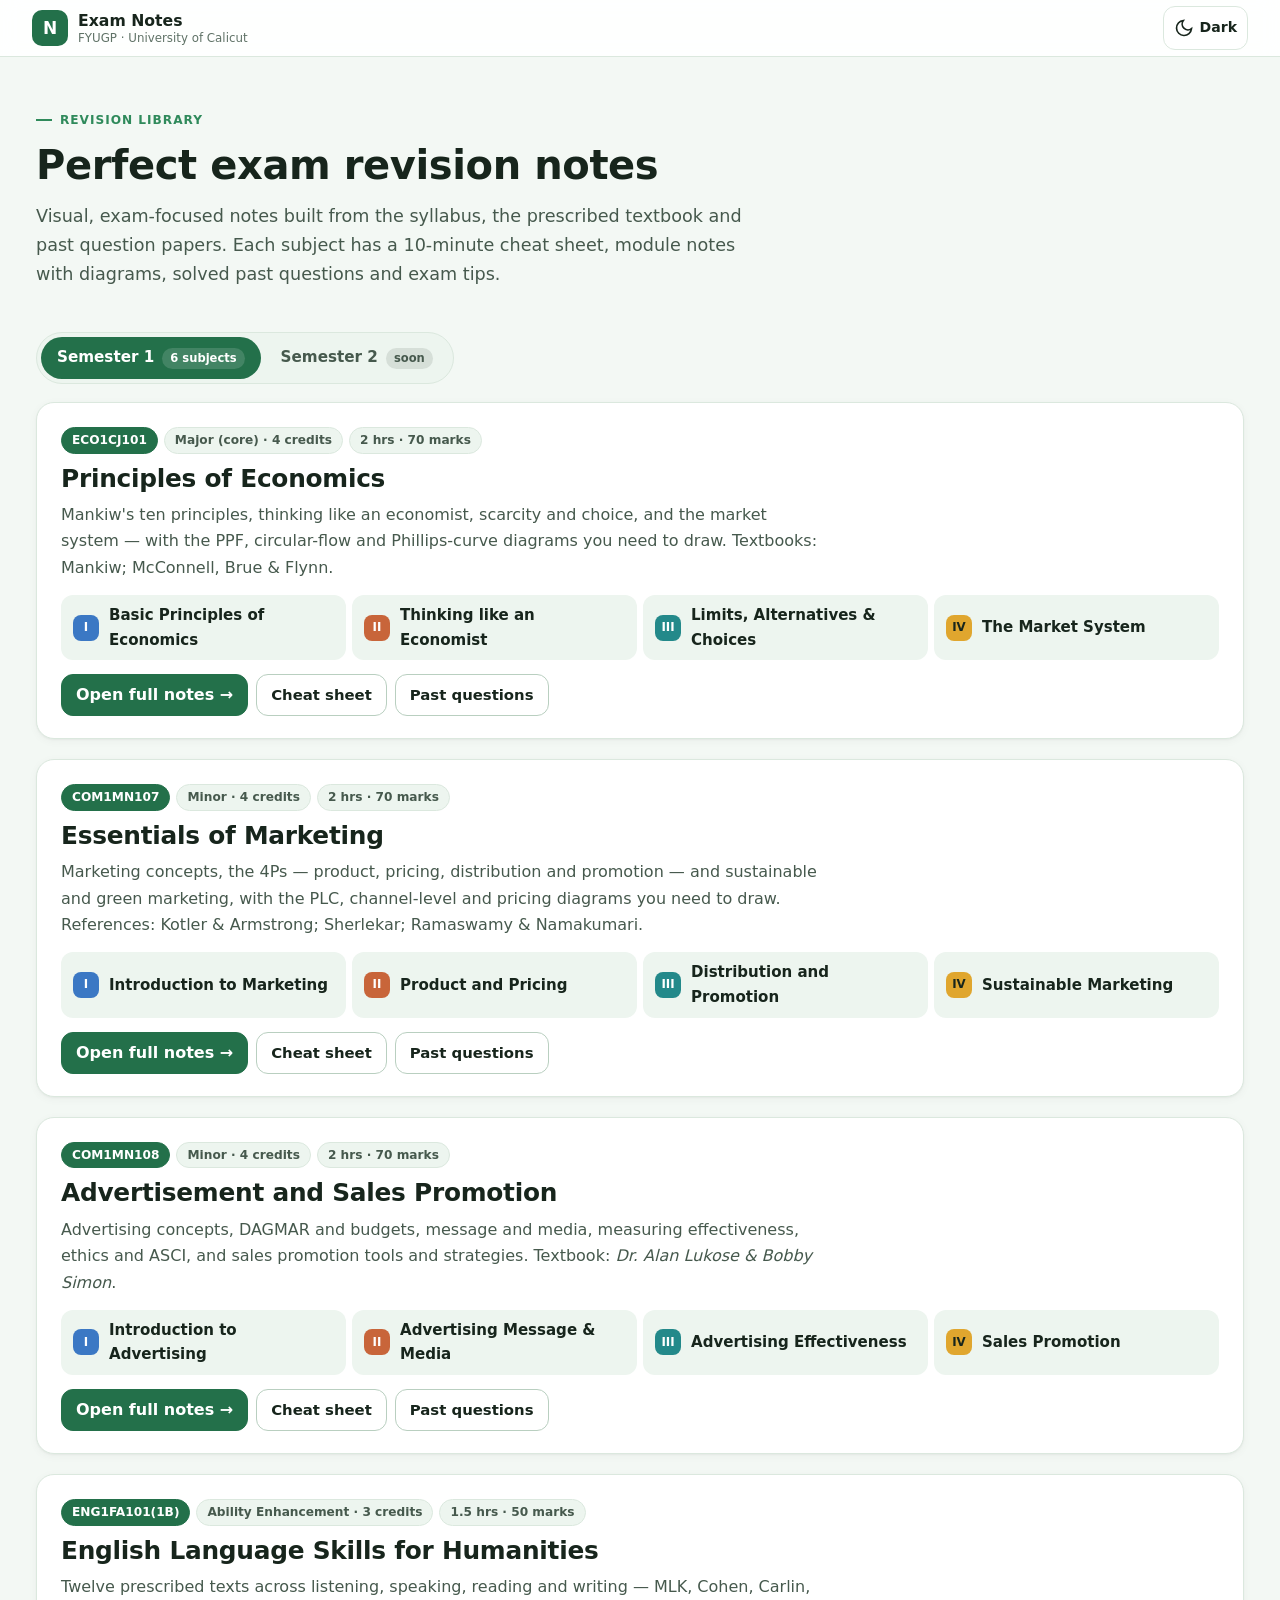
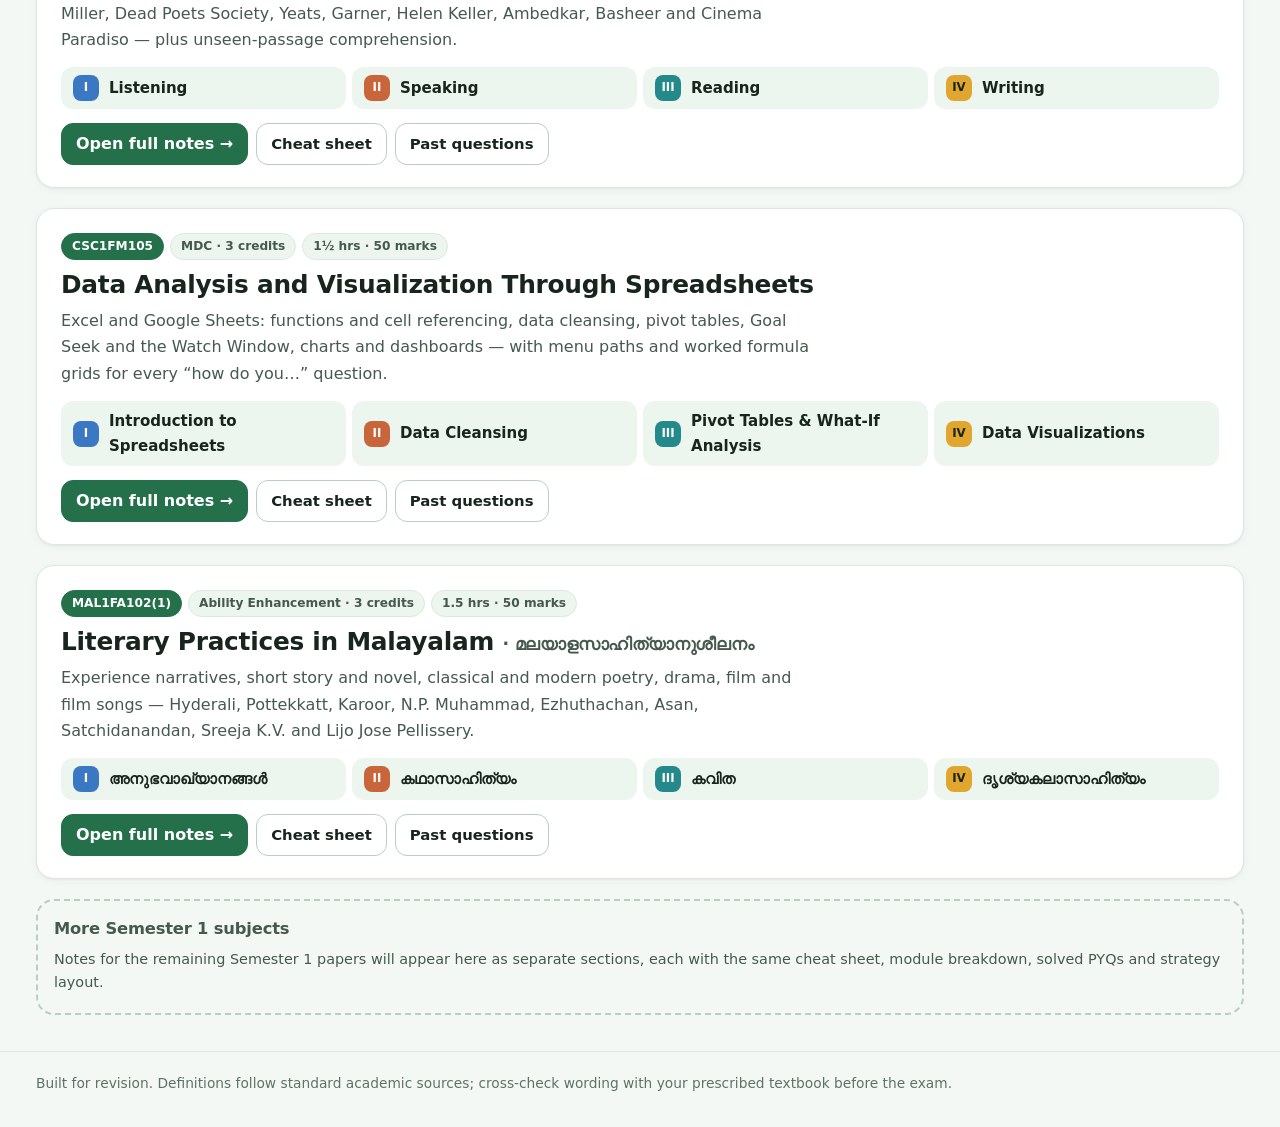
==== commit 9b6da06e: "Switch to a mobile-first, soft green light theme Rewrite the shared stylesheet mobile first: phone s" ====
--- a/index.html
+++ b/index.html
@@ -2,15 +2,13 @@
 <html lang="en">
 <head>
   <meta charset="utf-8">
-  <meta name="viewport" content="width=device-width, initial-scale=1">
+  <meta name="viewport" content="width=device-width, initial-scale=1, viewport-fit=cover">
+  <meta name="theme-color" content="#f3f8f4">
   <title>Exam Notes</title>
   <meta name="description" content="High-yield, exam-focused visual revision notes for FYUGP (University of Calicut syllabus), organised semester-wise and subject-wise.">
-  <script>try{var t=localStorage.getItem("examnotes-theme");if(t==="light"||t==="dark")document.documentElement.setAttribute("data-theme",t);}catch(e){}</script>
-  <link rel="preconnect" href="https://fonts.googleapis.com">
-  <link rel="preconnect" href="https://fonts.gstatic.com" crossorigin>
-  <link href="https://fonts.googleapis.com/css2?family=Fraunces:opsz,wght@9..144,500;9..144,700&display=swap" rel="stylesheet">
+  <script>try{var t=localStorage.getItem("examnotes-theme-v2");if(t==="light"||t==="dark")document.documentElement.setAttribute("data-theme",t);}catch(e){}</script>
   <link rel="stylesheet" href="assets/css/style.css">
-  <link rel="icon" href="data:image/svg+xml,%3Csvg xmlns='http://www.w3.org/2000/svg' viewBox='0 0 32 32'%3E%3Crect width='32' height='32' rx='8' fill='%230b0b0b'/%3E%3Ctext x='16' y='22' font-family='Georgia' font-size='17' fill='%23fff' text-anchor='middle'%3EN%3C/text%3E%3C/svg%3E">
+  <link rel="icon" href="data:image/svg+xml,%3Csvg xmlns='http://www.w3.org/2000/svg' viewBox='0 0 32 32'%3E%3Crect width='32' height='32' rx='8' fill='%2323704a'/%3E%3Ctext x='16' y='22' font-family='Arial' font-weight='bold' font-size='17' fill='%23fff' text-anchor='middle'%3EN%3C/text%3E%3C/svg%3E">
 </head>
 <body>
 
@@ -32,7 +30,7 @@
   <section class="home-hero">
     <div class="eyebrow">Revision library</div>
     <h1>Perfect exam revision notes</h1>
-    <p class="lede">Visual, exam-focused notes built from the syllabus, the prescribed textbook and past question papers. Each subject has a 10-minute cheat sheet, module-by-module breakdowns with diagrams, fully solved PYQs and answer-writing strategy.</p>
+    <p class="lede">Visual, exam-focused notes built from the syllabus, the prescribed textbook and past question papers. Each subject has a 10-minute cheat sheet, module notes with diagrams, solved past questions and exam tips.</p>
   </section>
 
   <div class="tabs" role="tablist" aria-label="Semesters">
@@ -68,7 +66,7 @@
 
           <div class="sc-links">
             <a class="btn primary" href="semester-1/principles-of-economics.html">Open full notes →</a>
-            <a class="btn" href="semester-1/principles-of-economics.html#cheat-sheet">10-min cheat sheet</a>
+            <a class="btn" href="semester-1/principles-of-economics.html#cheat-sheet">Cheat sheet</a>
             <a class="btn" href="semester-1/principles-of-economics.html#pyqs">Past questions</a>
           </div>
         </div>
@@ -96,7 +94,7 @@
 
           <div class="sc-links">
             <a class="btn primary" href="semester-1/essentials-of-marketing.html">Open full notes →</a>
-            <a class="btn" href="semester-1/essentials-of-marketing.html#cheat-sheet">10-min cheat sheet</a>
+            <a class="btn" href="semester-1/essentials-of-marketing.html#cheat-sheet">Cheat sheet</a>
             <a class="btn" href="semester-1/essentials-of-marketing.html#pyqs">Past questions</a>
           </div>
         </div>
@@ -124,7 +122,7 @@
 
           <div class="sc-links">
             <a class="btn primary" href="semester-1/advertisement-and-sales-promotion.html">Open full notes →</a>
-            <a class="btn" href="semester-1/advertisement-and-sales-promotion.html#cheat-sheet">10-min cheat sheet</a>
+            <a class="btn" href="semester-1/advertisement-and-sales-promotion.html#cheat-sheet">Cheat sheet</a>
             <a class="btn" href="semester-1/advertisement-and-sales-promotion.html#pyqs">Past questions</a>
           </div>
         </div>
@@ -152,7 +150,7 @@
 
           <div class="sc-links">
             <a class="btn primary" href="semester-1/english-language-skills-for-humanities.html">Open full notes →</a>
-            <a class="btn" href="semester-1/english-language-skills-for-humanities.html#cheat-sheet">10-min cheat sheet</a>
+            <a class="btn" href="semester-1/english-language-skills-for-humanities.html#cheat-sheet">Cheat sheet</a>
             <a class="btn" href="semester-1/english-language-skills-for-humanities.html#pyqs">Past questions</a>
           </div>
         </div>
@@ -180,7 +178,7 @@
 
           <div class="sc-links">
             <a class="btn primary" href="semester-1/data-analysis-and-visualization-through-spreadsheets.html">Open full notes →</a>
-            <a class="btn" href="semester-1/data-analysis-and-visualization-through-spreadsheets.html#cheat-sheet">10-min cheat sheet</a>
+            <a class="btn" href="semester-1/data-analysis-and-visualization-through-spreadsheets.html#cheat-sheet">Cheat sheet</a>
             <a class="btn" href="semester-1/data-analysis-and-visualization-through-spreadsheets.html#pyqs">Past questions</a>
           </div>
         </div>
@@ -208,7 +206,7 @@
 
           <div class="sc-links">
             <a class="btn primary" href="semester-1/literary-practices-in-malayalam.html">Open full notes →</a>
-            <a class="btn" href="semester-1/literary-practices-in-malayalam.html#cheat-sheet">10-min cheat sheet</a>
+            <a class="btn" href="semester-1/literary-practices-in-malayalam.html#cheat-sheet">Cheat sheet</a>
             <a class="btn" href="semester-1/literary-practices-in-malayalam.html#pyqs">Past questions</a>
           </div>
         </div>
--- a/assets/css/style.css
+++ b/assets/css/style.css
@@ -1,131 +1,111 @@
 /* =========================================================
-   Exam Notes — shared stylesheet
-   Light/dark tokens · layout · note components · charts · print
+   Exam Notes — shared stylesheet (mobile first)
+   Base styles are for phones; wider screens are added with
+   min-width media queries. Soft green light theme by default.
    ========================================================= */
 
 :root {
   color-scheme: light;
-  --bg: #f6f5f1;
-  --surface: #fcfcfb;
-  --surface-2: #f0efea;
-  --ink: #0b0b0b;
-  --ink-2: #52514e;
-  --muted: #76746e;
-  --line: #e1e0d9;
-  --line-strong: #c3c2b7;
-  --link: #1c5cab;
-  --accent: #1c5cab;
-  --accent-wash: #e6effb;
-  --gold: #9a6b00;
-  --gold-line: #d9a62a;
-  --gold-wash: #fbf4df;
-  --note-wash: #eef6f1;
-  --note-line: #1f8a5b;
-  --warn-wash: #fdf0ea;
-  --warn-line: #d0592b;
-  --mark: #fff1a8;
-  --shadow: 0 1px 2px rgba(11, 11, 11, .05), 0 4px 16px rgba(11, 11, 11, .04);
-  /* Module identity colours (validated categorical palette, light) */
-  --m1: #2a78d6;
-  --m2: #eb6834;
-  --m3: #1baf7a;
-  --m4: #eda100;
+  --bg: #f3f8f4;
+  --surface: #ffffff;
+  --surface-2: #edf5ef;
+  --ink: #17251c;
+  --ink-2: #46594d;
+  --muted: #5f7266;
+  --line: #dbe8de;
+  --line-strong: #b9cfc0;
+  --link: #1f6f47;
+  --accent: #2f8a5b;
+  --accent-wash: #e2f2e8;
+  --strong: #23704a;
+  --on-strong: #ffffff;
+  --gold: #85610a;
+  --gold-line: #d8b24a;
+  --gold-wash: #fdf7e4;
+  --note-wash: #e7f4ec;
+  --note-line: #2f8a5b;
+  --tip-wash: #eaf2fb;
+  --tip-line: #3b78c4;
+  --warn-wash: #fdf1ea;
+  --warn-line: #cf6538;
+  --mark: #cdeed8;
+  --shadow: 0 1px 2px rgba(23, 37, 28, .04), 0 2px 10px rgba(23, 37, 28, .04);
+  /* Module colours — soft but distinct */
+  --m1: #3b78c4;
+  --m2: #c8653a;
+  --m3: #23898a;
+  --m4: #e0a62e;
   --m1-ink: #ffffff;
   --m2-ink: #ffffff;
   --m3-ink: #ffffff;
-  --m4-ink: #0b0b0b;
+  --m4-ink: #17251c;
   --radius: 14px;
   --radius-sm: 8px;
-  --font-sans: system-ui, -apple-system, "Segoe UI", Roboto, "Helvetica Neue", Arial, sans-serif;
-  --font-serif: "Fraunces", Georgia, "Times New Roman", serif;
+  --topbar-h: 56px;
+  --font-sans: system-ui, -apple-system, "Segoe UI", Roboto, "Noto Sans", "Helvetica Neue", Arial, sans-serif;
+  --font-serif: var(--font-sans);
   --font-mono: ui-monospace, "SFMono-Regular", Menlo, Consolas, monospace;
 }
 
-@media (prefers-color-scheme: dark) {
-  :root:not([data-theme="light"]) {
-    color-scheme: dark;
-    --bg: #0d0d0d;
-    --surface: #1a1a19;
-    --surface-2: #232321;
-    --ink: #f0efec;
-    --ink-2: #c3c2b7;
-    --muted: #9a988f;
-    --line: #2c2c2a;
-    --line-strong: #444440;
-    --link: #86b6ef;
-    --accent: #86b6ef;
-    --accent-wash: #16243a;
-    --gold: #f0c35a;
-    --gold-line: #b8892a;
-    --gold-wash: #2a2416;
-    --note-wash: #142a20;
-    --note-line: #3cc68a;
-    --warn-wash: #2e1c14;
-    --warn-line: #f08a5d;
-    --mark: #4a4216;
-    --shadow: 0 1px 2px rgba(0, 0, 0, .4), 0 4px 16px rgba(0, 0, 0, .25);
-    --m1: #3987e5;
-    --m2: #d95926;
-    --m3: #199e70;
-    --m4: #c98500;
-    --m4-ink: #ffffff;
-  }
-}
-
+/* Optional dark theme (only when chosen with the moon button) */
 :root[data-theme="dark"] {
   color-scheme: dark;
-  --bg: #0d0d0d;
-  --surface: #1a1a19;
-  --surface-2: #232321;
-  --ink: #f0efec;
-  --ink-2: #c3c2b7;
-  --muted: #9a988f;
-  --line: #2c2c2a;
-  --line-strong: #444440;
-  --link: #86b6ef;
-  --accent: #86b6ef;
-  --accent-wash: #16243a;
+  --bg: #0f1713;
+  --surface: #16211b;
+  --surface-2: #1d2a22;
+  --ink: #e5eee8;
+  --ink-2: #b3c4b9;
+  --muted: #8fa396;
+  --line: #28372e;
+  --line-strong: #3c5044;
+  --link: #7fd3a6;
+  --accent: #5cbf8b;
+  --accent-wash: #173326;
+  --strong: #2f8a5b;
+  --on-strong: #ffffff;
   --gold: #f0c35a;
   --gold-line: #b8892a;
-  --gold-wash: #2a2416;
-  --note-wash: #142a20;
-  --note-line: #3cc68a;
-  --warn-wash: #2e1c14;
+  --gold-wash: #29261a;
+  --note-wash: #15301f;
+  --note-line: #4cc489;
+  --tip-wash: #172636;
+  --tip-line: #6fa8e8;
+  --warn-wash: #2e1d15;
   --warn-line: #f08a5d;
-  --mark: #4a4216;
-  --shadow: 0 1px 2px rgba(0, 0, 0, .4), 0 4px 16px rgba(0, 0, 0, .25);
-  --m1: #3987e5;
-  --m2: #d95926;
-  --m3: #199e70;
-  --m4: #c98500;
-  --m4-ink: #ffffff;
-}
-
-/* ---------- Base ---------- */
+  --mark: #2c5a3c;
+  --shadow: 0 1px 2px rgba(0, 0, 0, .35), 0 2px 10px rgba(0, 0, 0, .2);
+  --m1: #4f8fdc;
+  --m2: #d9713f;
+  --m3: #2fa3a3;
+  --m4: #d09a24;
+  --m4-ink: #0f1713;
+}
+
+/* ---------- Base (phone) ---------- */
 *, *::before, *::after { box-sizing: border-box; }
-html { -webkit-text-size-adjust: 100%; scroll-behavior: smooth; scroll-padding-top: 76px; }
+html { -webkit-text-size-adjust: 100%; scroll-behavior: smooth; scroll-padding-top: calc(var(--topbar-h) + 12px); }
 body {
   margin: 0;
   background: var(--bg);
   color: var(--ink);
   font-family: var(--font-sans);
-  font-size: 16.5px;
-  line-height: 1.62;
+  font-size: 17px;
+  line-height: 1.65;
   overflow-x: hidden;
+  -webkit-tap-highlight-color: transparent;
 }
 img, svg { max-width: 100%; }
 a { color: var(--link); text-underline-offset: 2px; }
-a:hover { text-decoration-thickness: 2px; }
-h1, h2, h3, h4 { font-family: var(--font-serif); line-height: 1.2; margin: 0 0 .5em; font-weight: 700; letter-spacing: -0.01em; }
-h1 { font-size: clamp(1.9rem, 4.5vw, 2.8rem); }
-h2 { font-size: clamp(1.5rem, 3.2vw, 2rem); }
-h3 { font-size: clamp(1.2rem, 2.4vw, 1.45rem); }
-h4 { font-size: 1.08rem; font-family: var(--font-sans); letter-spacing: 0; }
+h1, h2, h3, h4 { font-family: var(--font-sans); line-height: 1.25; margin: 0 0 .5em; font-weight: 700; letter-spacing: -0.01em; }
+h1 { font-size: clamp(1.65rem, 1.2rem + 2.2vw, 2.5rem); }
+h2 { font-size: clamp(1.35rem, 1.1rem + 1.3vw, 1.85rem); }
+h3 { font-size: clamp(1.15rem, 1rem + .7vw, 1.38rem); }
+h4 { font-size: 1.06rem; letter-spacing: 0; }
 h5 { font-size: .98rem; margin: 0 0 .35em; }
 p { margin: 0 0 .85em; }
 ul, ol { margin: 0 0 .9em; padding-left: 1.25em; }
-li { margin: .2em 0; }
-li::marker { color: var(--muted); }
+li { margin: .25em 0; }
+li::marker { color: var(--accent); }
 strong { font-weight: 650; }
 hr { border: 0; border-top: 1px solid var(--line); margin: 2rem 0; }
 code, .mono { font-family: var(--font-mono); font-size: .92em; }
@@ -134,125 +114,147 @@
 .small { font-size: .9rem; }
 .sr-only { position: absolute; width: 1px; height: 1px; padding: 0; margin: -1px; overflow: hidden; clip: rect(0 0 0 0); white-space: nowrap; border: 0; }
 :focus-visible { outline: 3px solid var(--accent); outline-offset: 2px; border-radius: 4px; }
+@media (hover: hover) { a:hover { text-decoration-thickness: 2px; } }
 
 /* ---------- Top bar ---------- */
 .topbar {
   position: sticky; top: 0; z-index: 50;
-  background: color-mix(in srgb, var(--bg) 88%, transparent);
-  backdrop-filter: saturate(1.4) blur(10px);
-  -webkit-backdrop-filter: saturate(1.4) blur(10px);
+  background: color-mix(in srgb, var(--surface) 92%, transparent);
+  backdrop-filter: saturate(1.3) blur(10px);
+  -webkit-backdrop-filter: saturate(1.3) blur(10px);
   border-bottom: 1px solid var(--line);
 }
 .topbar-inner {
-  max-width: 1240px; margin: 0 auto; padding: 10px 16px;
-  display: flex; align-items: center; gap: 12px;
-}
-.brand { display: flex; align-items: center; gap: 10px; text-decoration: none; color: var(--ink); font-weight: 700; min-width: 0; }
+  max-width: 1240px; margin: 0 auto; padding: 6px 12px; min-height: var(--topbar-h);
+  display: flex; align-items: center; gap: 8px;
+}
+.brand { display: flex; align-items: center; gap: 10px; text-decoration: none; color: var(--ink); font-weight: 700; min-width: 0; font-size: .98rem; }
 .brand-mark {
-  width: 32px; height: 32px; border-radius: 9px; flex: none;
+  width: 36px; height: 36px; border-radius: 10px; flex: none;
   display: grid; place-items: center;
-  background: var(--ink); color: var(--bg);
-  font-family: var(--font-serif); font-size: 17px;
-}
-.brand-text { white-space: nowrap; overflow: hidden; text-overflow: ellipsis; }
-.brand-text small { display: block; font-weight: 500; color: var(--muted); font-size: .76rem; line-height: 1.1; }
+  background: var(--strong); color: var(--on-strong);
+  font-size: 17px; font-weight: 800;
+}
+.brand-text { white-space: nowrap; overflow: hidden; text-overflow: ellipsis; line-height: 1.25; }
+.brand-text small { display: block; font-weight: 500; color: var(--muted); font-size: .74rem; line-height: 1.2; overflow: hidden; text-overflow: ellipsis; }
 .topbar .spacer { flex: 1; }
 .icon-btn {
-  display: inline-flex; align-items: center; justify-content: center; gap: 6px;
-  min-height: 38px; min-width: 38px; padding: 0 10px;
-  border: 1px solid var(--line); border-radius: 10px;
+  display: inline-flex; align-items: center; justify-content: center; gap: 6px; flex: none;
+  min-height: 44px; min-width: 44px; padding: 0 10px;
+  border: 1px solid var(--line); border-radius: 12px;
   background: var(--surface); color: var(--ink);
-  font: inherit; font-size: .88rem; cursor: pointer; text-decoration: none;
-}
-.icon-btn:hover { border-color: var(--line-strong); }
-.icon-btn svg { width: 18px; height: 18px; }
-.hide-sm { display: inline; }
-@media (max-width: 560px) { .hide-sm { display: none; } }
+  font: inherit; font-size: .88rem; font-weight: 600; cursor: pointer; text-decoration: none;
+}
+.icon-btn svg { width: 20px; height: 20px; }
+.hide-sm { display: none; }
+@media (min-width: 561px) { .hide-sm { display: inline; } }
+@media (hover: hover) { .icon-btn:hover { border-color: var(--line-strong); background: var(--surface-2); } }
 
 /* ---------- Containers ---------- */
 .wrap { max-width: 1240px; margin: 0 auto; padding: 0 16px; }
 .narrow { max-width: 880px; margin: 0 auto; }
 
 /* ---------- Home page ---------- */
-.home-hero { padding: 48px 0 28px; }
+.home-hero { padding: 26px 0 14px; }
 .home-hero h1 { margin-bottom: .3em; }
-.home-hero .lede { font-size: 1.12rem; color: var(--ink-2); max-width: 720px; }
+.home-hero .lede { font-size: 1.02rem; color: var(--ink-2); max-width: 720px; }
 .eyebrow {
   display: inline-flex; align-items: center; gap: 8px;
-  font-size: .78rem; text-transform: uppercase; letter-spacing: .09em; font-weight: 700;
-  color: var(--ink-2); margin-bottom: 14px;
-}
-.eyebrow::before { content: ""; width: 18px; height: 2px; background: var(--ink-2); }
-
-.tabs { display: flex; gap: 6px; border-bottom: 1px solid var(--line); margin: 10px 0 26px; overflow-x: auto; scrollbar-width: none; }
+  font-size: .76rem; text-transform: uppercase; letter-spacing: .08em; font-weight: 700;
+  color: var(--accent); margin-bottom: 10px;
+}
+.eyebrow::before { content: ""; width: 16px; height: 2px; background: currentColor; }
+
+.tabs {
+  display: flex; gap: 4px; margin: 6px 0 18px; padding: 4px;
+  background: var(--surface-2); border: 1px solid var(--line); border-radius: 999px;
+  width: fit-content; max-width: 100%; overflow-x: auto; scrollbar-width: none;
+}
 .tabs::-webkit-scrollbar { display: none; }
 .tab {
   appearance: none; border: 0; background: none; cursor: pointer;
-  font: inherit; font-weight: 650; color: var(--muted);
-  padding: 12px 16px; border-bottom: 3px solid transparent; margin-bottom: -1px;
+  font: inherit; font-size: .92rem; font-weight: 650; color: var(--ink-2);
+  min-height: 42px; padding: 0 12px; border-radius: 999px;
   white-space: nowrap; display: inline-flex; align-items: center; gap: 8px;
 }
-.tab:hover { color: var(--ink); }
-.tab[aria-selected="true"] { color: var(--ink); border-bottom-color: var(--ink); }
+.tab[aria-selected="true"] { background: var(--strong); color: var(--on-strong); }
 .tab .count {
-  font-size: .75rem; font-weight: 700; padding: 1px 8px; border-radius: 99px;
-  background: var(--surface-2); color: var(--ink-2);
+  font-size: .72rem; font-weight: 700; padding: 1px 8px; border-radius: 99px;
+  background: color-mix(in srgb, currentColor 14%, transparent);
 }
 .tab-panel[hidden] { display: none; }
-
-.subject-section { margin-bottom: 28px; }
+@media (max-width: 429px) { .tab .count { display: none; } }
+@media (min-width: 641px) { .tab { padding: 0 16px; font-size: .95rem; } }
+
+.subject-section { margin-bottom: 14px; }
 .subject-card {
   background: var(--surface); border: 1px solid var(--line); border-radius: 18px;
   box-shadow: var(--shadow); overflow: hidden;
-  display: grid; grid-template-columns: 1fr;
-}
-.subject-card .sc-body { padding: 24px 22px 22px; }
-.subject-card .sc-top { display: flex; flex-wrap: wrap; gap: 8px; margin-bottom: 12px; }
-.subject-card h2 { margin-bottom: .25em; }
-.subject-card .sc-desc { color: var(--ink-2); max-width: 760px; }
-.module-list { list-style: none; padding: 0; margin: 18px 0; display: grid; gap: 10px; grid-template-columns: repeat(auto-fit, minmax(240px, 1fr)); }
+}
+.subject-card .sc-body { padding: 18px 16px 16px; }
+.subject-card .sc-top { display: flex; flex-wrap: wrap; gap: 6px; margin-bottom: 10px; }
+.subject-card h2 { font-size: 1.28rem; margin-bottom: .3em; }
+.subject-card .sc-desc { color: var(--ink-2); font-size: .95rem; max-width: 760px; }
+.module-list { list-style: none; padding: 0; margin: 12px 0 14px; display: grid; gap: 6px; grid-template-columns: 1fr; }
 .module-list li {
-  margin: 0; display: flex; gap: 12px; align-items: flex-start;
-  padding: 12px 14px; border-radius: 12px; background: var(--surface-2);
+  margin: 0; display: flex; gap: 10px; align-items: center;
+  padding: 8px 12px; border-radius: 12px; background: var(--surface-2);
+  font-size: .94rem;
 }
 .module-list .ml-num {
-  flex: none; width: 30px; height: 30px; border-radius: 8px; display: grid; place-items: center;
-  font-weight: 800; font-size: .82rem;
-}
-.module-list .ml-title { font-weight: 650; line-height: 1.3; }
+  flex: none; width: 26px; height: 26px; border-radius: 8px; display: grid; place-items: center;
+  font-weight: 800; font-size: .74rem;
+}
+.module-list .ml-title { font-weight: 600; line-height: 1.3; }
 .module-list .ml-meta { font-size: .8rem; color: var(--muted); }
-.sc-links { display: flex; flex-wrap: wrap; gap: 8px; align-items: center; margin-top: 6px; }
+.sc-links { display: grid; grid-template-columns: 1fr 1fr; gap: 8px; margin-top: 4px; }
+.sc-links .btn { justify-content: center; text-align: center; }
+.sc-links .btn.primary { grid-column: 1 / -1; }
 .btn {
   display: inline-flex; align-items: center; gap: 8px; text-decoration: none;
-  padding: 10px 16px; border-radius: 10px; font-weight: 650; font-size: .95rem;
-  border: 1px solid var(--line); color: var(--ink); background: var(--surface);
-}
-.btn:hover { border-color: var(--line-strong); }
-.btn.primary { background: var(--ink); color: var(--bg); border-color: var(--ink); }
-.btn.primary:hover { opacity: .92; }
-.sc-stats { display: flex; flex-wrap: wrap; gap: 0; border-top: 1px solid var(--line); background: var(--surface-2); }
-.sc-stats div { flex: 1 1 140px; padding: 14px 20px; border-right: 1px solid var(--line); }
+  min-height: 46px; padding: 8px 14px; border-radius: 12px; font-weight: 650; font-size: .93rem; line-height: 1.25;
+  border: 1px solid var(--line-strong); color: var(--ink); background: var(--surface);
+}
+.btn.primary { background: var(--strong); color: var(--on-strong); border-color: var(--strong); font-size: 1rem; }
+@media (hover: hover) {
+  .btn:hover { background: var(--surface-2); }
+  .btn.primary:hover { background: var(--accent); border-color: var(--accent); }
+}
+.sc-stats { display: flex; flex-wrap: wrap; border-top: 1px solid var(--line); background: var(--surface-2); }
+.sc-stats div { flex: 1 1 140px; padding: 12px 16px; border-right: 1px solid var(--line); }
 .sc-stats div:last-child { border-right: 0; }
-.sc-stats b { display: block; font-size: 1.35rem; font-family: var(--font-serif); }
+.sc-stats b { display: block; font-size: 1.25rem; }
 .sc-stats span { font-size: .8rem; color: var(--muted); }
 .placeholder-card {
-  border: 2px dashed var(--line-strong); border-radius: 18px; padding: 26px 22px;
+  border: 2px dashed var(--line-strong); border-radius: 18px; padding: 18px 16px;
   color: var(--ink-2); background: transparent;
 }
-.placeholder-card h3 { font-family: var(--font-sans); font-size: 1.05rem; }
-.empty-state { text-align: center; padding: 56px 16px; color: var(--ink-2); border: 2px dashed var(--line-strong); border-radius: 18px; }
-.site-footer { border-top: 1px solid var(--line); margin-top: 48px; padding: 24px 0 40px; color: var(--muted); font-size: .88rem; }
+.placeholder-card h3 { font-size: 1.02rem; }
+.empty-state { text-align: center; padding: 40px 16px; color: var(--ink-2); border: 2px dashed var(--line-strong); border-radius: 18px; }
+.site-footer { border-top: 1px solid var(--line); margin-top: 36px; padding: 20px 0 32px; color: var(--muted); font-size: .86rem; }
+
+@media (min-width: 641px) {
+  .home-hero { padding: 44px 0 22px; }
+  .home-hero .lede { font-size: 1.1rem; }
+  .subject-section { margin-bottom: 20px; }
+  .subject-card .sc-body { padding: 24px 24px 22px; }
+  .subject-card h2 { font-size: 1.55rem; }
+  .subject-card .sc-desc { font-size: 1rem; }
+  .module-list { grid-template-columns: repeat(auto-fit, minmax(240px, 1fr)); }
+  .sc-links { display: flex; flex-wrap: wrap; align-items: center; }
+  .sc-links .btn { min-height: 42px; }
+}
 
 /* ---------- Chips & badges ---------- */
 .chips { display: flex; flex-wrap: wrap; gap: 6px; }
 .chip {
   display: inline-flex; align-items: center; gap: 6px;
-  font-size: .78rem; font-weight: 650; line-height: 1;
-  padding: 6px 10px; border-radius: 99px;
+  font-size: .76rem; font-weight: 650; line-height: 1.2;
+  padding: 5px 10px; border-radius: 99px;
   background: var(--surface-2); color: var(--ink-2); border: 1px solid var(--line);
   white-space: nowrap;
 }
-.chip.dark { background: var(--ink); color: var(--bg); border-color: var(--ink); }
+.chip.dark { background: var(--strong); color: var(--on-strong); border-color: var(--strong); }
 .dot { width: 9px; height: 9px; border-radius: 50%; display: inline-block; flex: none; background: var(--mc, var(--ink-2)); }
 .m1 { --mc: var(--m1); --mc-ink: var(--m1-ink); }
 .m2 { --mc: var(--m2); --mc-ink: var(--m2-ink); }
@@ -261,186 +263,249 @@
 .fill-mc { background: var(--mc); color: var(--mc-ink); }
 
 /* ---------- Subject page layout ---------- */
-.page { max-width: 1240px; margin: 0 auto; padding: 0 16px; display: grid; grid-template-columns: 250px minmax(0, 1fr); gap: 40px; }
-.toc { position: sticky; top: 74px; align-self: start; max-height: calc(100vh - 90px); overflow-y: auto; padding: 24px 0 24px; font-size: .9rem; }
+.page { max-width: 1240px; margin: 0 auto; padding: 0 16px; }
+.toc { display: none; }
+.content { min-width: 0; padding: 16px 0 48px; }
+.mobile-toc { margin: 0 0 16px; background: var(--surface); border: 1px solid var(--line); border-radius: 14px; }
+.mobile-toc summary { min-height: 48px; padding: 0 16px; display: flex; align-items: center; gap: 8px; font-weight: 700; cursor: pointer; list-style: none; }
+.mobile-toc summary::-webkit-details-marker { display: none; }
+.mobile-toc summary::before { content: "☰"; color: var(--accent); }
+.mobile-toc summary::after { content: "▾"; margin-left: auto; color: var(--muted); transition: transform .15s; }
+.mobile-toc[open] summary::after { transform: rotate(180deg); }
+.mobile-toc ol { margin: 0; padding: 0 8px 10px; list-style: none; counter-reset: none; }
+.mobile-toc li { margin: 0; }
+.mobile-toc a { display: block; padding: 10px 10px; border-radius: 10px; color: var(--ink-2); text-decoration: none; border-top: 1px solid var(--line); }
+.mobile-toc li:first-child a { border-top: 0; }
+@media (hover: hover) { .mobile-toc a:hover { background: var(--surface-2); color: var(--ink); } }
+
 .toc-title { font-size: .74rem; text-transform: uppercase; letter-spacing: .09em; font-weight: 800; color: var(--muted); margin-bottom: 10px; }
 .toc ol { list-style: none; padding: 0; margin: 0; }
 .toc li { margin: 0; }
-.toc a { display: block; padding: 6px 10px; border-left: 2px solid var(--line); color: var(--ink-2); text-decoration: none; line-height: 1.35; }
+.toc a { display: block; padding: 6px 10px; border-left: 2px solid var(--line); color: var(--ink-2); text-decoration: none; line-height: 1.35; border-radius: 0 8px 8px 0; }
 .toc a:hover { color: var(--ink); border-left-color: var(--line-strong); }
-.toc a.active { color: var(--ink); font-weight: 700; border-left-color: var(--ink); background: var(--surface-2); }
+.toc a.active { color: var(--ink); font-weight: 700; border-left-color: var(--accent); background: var(--accent-wash); }
 .toc ol ol a { padding-left: 22px; font-size: .86rem; }
 .toc .dot { margin-right: 6px; vertical-align: 1px; }
-.content { min-width: 0; padding: 28px 0 60px; }
-.mobile-toc { display: none; }
-@media (max-width: 1023px) {
-  .page { grid-template-columns: minmax(0, 1fr); gap: 0; }
-  .toc { display: none; }
-  .mobile-toc { display: block; margin: 0 0 20px; background: var(--surface); border: 1px solid var(--line); border-radius: 12px; }
-  .mobile-toc summary { padding: 12px 16px; font-weight: 700; cursor: pointer; }
-  .mobile-toc ol { margin: 0; padding: 0 16px 14px 34px; }
-  .mobile-toc a { color: var(--ink-2); text-decoration: none; }
+
+@media (min-width: 1024px) {
+  .page { display: grid; grid-template-columns: 250px minmax(0, 1fr); gap: 40px; }
+  .toc { display: block; position: sticky; top: calc(var(--topbar-h) + 14px); align-self: start; max-height: calc(100vh - var(--topbar-h) - 28px); overflow-y: auto; padding: 24px 0; font-size: .9rem; }
+  .content { padding: 28px 0 60px; }
+  .mobile-toc { display: none; }
+}
+
+/* ---------- Bottom section bar (phones & tablets) ---------- */
+.bottom-nav {
+  position: fixed; left: 0; right: 0; bottom: 0; z-index: 45;
+  display: grid; grid-template-columns: repeat(4, minmax(0, 1fr));
+  background: color-mix(in srgb, var(--surface) 96%, transparent);
+  backdrop-filter: blur(10px); -webkit-backdrop-filter: blur(10px);
+  border-top: 1px solid var(--line);
+  padding: 4px 4px calc(4px + env(safe-area-inset-bottom));
+}
+.bottom-nav a {
+  display: flex; flex-direction: column; align-items: center; justify-content: center; gap: 1px;
+  min-height: 54px; min-width: 0; padding: 2px; border-radius: 12px;
+  color: var(--muted); text-decoration: none; font-size: .72rem; font-weight: 650; line-height: 1.15; text-align: center;
+}
+.bottom-nav .bn-ico { display: grid; place-items: center; width: 52px; height: 28px; border-radius: 99px; }
+.bottom-nav svg { width: 21px; height: 21px; }
+.bottom-nav a.active { color: var(--strong); }
+.bottom-nav a.active .bn-ico { background: var(--accent-wash); }
+:root[data-theme="dark"] .bottom-nav a.active { color: var(--accent); }
+.has-bottom-nav { padding-bottom: calc(66px + env(safe-area-inset-bottom)); }
+@media (min-width: 1024px) {
+  .bottom-nav { display: none; }
+  .has-bottom-nav { padding-bottom: 0; }
 }
 
 /* ---------- Hero (subject) ---------- */
-.s-hero { padding: 8px 0 18px; }
-.s-hero h1 { margin: .35em 0 .3em; }
-.s-hero .lede { color: var(--ink-2); font-size: 1.08rem; max-width: 760px; }
-.stat-grid { display: grid; grid-template-columns: repeat(auto-fit, minmax(150px, 1fr)); gap: 10px; margin: 22px 0; }
-.stat { background: var(--surface); border: 1px solid var(--line); border-radius: 12px; padding: 14px 16px; }
-.stat .label { font-size: .78rem; color: var(--ink-2); font-weight: 600; }
-.stat .value { font-size: 1.55rem; font-weight: 700; line-height: 1.2; margin-top: 2px; }
-.stat .sub { font-size: .8rem; color: var(--muted); }
+.s-hero { padding: 4px 0 10px; }
+.s-hero h1 { margin: .4em 0 .3em; }
+.s-hero .lede { color: var(--ink-2); font-size: 1rem; max-width: 760px; }
+.stat-grid { display: grid; grid-template-columns: repeat(2, minmax(0, 1fr)); gap: 8px; margin: 18px 0; }
+.stat { background: var(--surface); border: 1px solid var(--line); border-radius: 12px; padding: 12px 12px; min-width: 0; }
+.stat .label { font-size: .76rem; color: var(--ink-2); font-weight: 600; }
+.stat .value { font-size: 1.3rem; font-weight: 750; line-height: 1.2; margin-top: 2px; color: var(--strong); }
+:root[data-theme="dark"] .stat .value { color: var(--accent); }
+.stat .sub { font-size: .78rem; color: var(--muted); line-height: 1.35; }
+@media (min-width: 641px) {
+  .s-hero { padding: 8px 0 18px; }
+  .s-hero .lede { font-size: 1.06rem; }
+  .stat-grid { grid-template-columns: repeat(auto-fit, minmax(150px, 1fr)); gap: 10px; margin: 22px 0; }
+  .stat { padding: 14px 16px; }
+  .stat .value { font-size: 1.5rem; }
+}
 
 /* ---------- Sections ---------- */
-.block { padding-top: 36px; margin-top: 28px; border-top: 1px solid var(--line); }
-.section-head { display: flex; gap: 14px; align-items: flex-start; margin-bottom: 18px; }
+.block { padding-top: 26px; margin-top: 22px; border-top: 1px solid var(--line); }
+.section-head { display: flex; gap: 12px; align-items: flex-start; margin-bottom: 14px; }
 .sec-num {
-  flex: none; width: 42px; height: 42px; border-radius: 12px; display: grid; place-items: center;
-  background: var(--ink); color: var(--bg); font-family: var(--font-serif); font-weight: 700; font-size: 1.2rem;
+  flex: none; width: 38px; height: 38px; border-radius: 12px; display: grid; place-items: center;
+  background: var(--strong); color: var(--on-strong); font-weight: 800; font-size: 1.1rem;
 }
 .section-head h2 { margin: 0; }
-.section-head p { margin: 4px 0 0; color: var(--ink-2); }
+.section-head p { margin: 4px 0 0; color: var(--ink-2); font-size: .95rem; }
+@media (min-width: 641px) {
+  .block { padding-top: 36px; margin-top: 28px; }
+  .section-head { gap: 14px; margin-bottom: 18px; }
+  .sec-num { width: 42px; height: 42px; font-size: 1.2rem; }
+}
 
 /* ---------- Cards & grids ---------- */
-.card { background: var(--surface); border: 1px solid var(--line); border-radius: var(--radius); padding: 18px 18px 14px; box-shadow: var(--shadow); min-width: 0; }
+.card { background: var(--surface); border: 1px solid var(--line); border-radius: var(--radius); padding: 14px 14px 12px; box-shadow: var(--shadow); min-width: 0; }
 .card > :last-child { margin-bottom: 0; }
 .card h4 { margin-bottom: .5em; }
-.grid-2, .grid-3, .grid-4 { display: grid; gap: 12px; margin: 14px 0; }
+.grid-2, .grid-3, .grid-4 { display: grid; gap: 10px; margin: 12px 0; grid-template-columns: minmax(0, 1fr); }
 .grid-2 > *, .grid-3 > *, .grid-4 > *, .tree-children > *, .timeline > * { min-width: 0; }
-.grid-2 { grid-template-columns: repeat(auto-fit, minmax(min(100%, 300px), 1fr)); }
-.grid-3 { grid-template-columns: repeat(auto-fit, minmax(min(100%, 220px), 1fr)); }
-.grid-4 { grid-template-columns: repeat(auto-fit, minmax(min(100%, 190px), 1fr)); }
 .tight li { margin: .1em 0; }
-.mini-card { background: var(--surface-2); border-radius: 10px; padding: 12px 14px; min-width: 0; }
+.mini-card { background: var(--surface-2); border-radius: 12px; padding: 12px 14px; min-width: 0; }
 .mini-card h5 { margin-bottom: .25em; }
-.mini-card p, .mini-card ul { font-size: .92rem; margin-bottom: 0; }
+.mini-card p, .mini-card ul { font-size: .93rem; margin-bottom: 0; }
+@media (min-width: 641px) {
+  .card { padding: 18px 18px 14px; }
+  .grid-2, .grid-3, .grid-4 { gap: 12px; margin: 14px 0; }
+  .grid-2 { grid-template-columns: repeat(auto-fit, minmax(min(100%, 300px), 1fr)); }
+  .grid-3 { grid-template-columns: repeat(auto-fit, minmax(min(100%, 220px), 1fr)); }
+  .grid-4 { grid-template-columns: repeat(auto-fit, minmax(min(100%, 190px), 1fr)); }
+}
+@media (min-width: 420px) and (max-width: 640px) {
+  .grid-4 { grid-template-columns: repeat(2, minmax(0, 1fr)); }
+}
 
 /* Cheat sheet module cards */
-.cheat-card { position: relative; padding-top: 22px; border-top: 5px solid var(--mc); }
-.cheat-card h3 { font-size: 1.15rem; display: flex; gap: 10px; align-items: center; }
-.cheat-card .mtag {
-  font-family: var(--font-sans); font-size: .72rem; font-weight: 800; padding: 3px 8px; border-radius: 6px;
-}
-.cheat-card ul { padding-left: 1.1em; font-size: .94rem; }
-.cheat-card li { margin: .32em 0; }
+.cheat-card { position: relative; padding-top: 18px; border-top: 5px solid var(--mc); }
+.cheat-card h3 { font-size: 1.1rem; display: flex; gap: 10px; align-items: center; }
+.cheat-card .mtag { font-size: .72rem; font-weight: 800; padding: 3px 8px; border-radius: 6px; }
+.cheat-card ul { padding-left: 1.1em; font-size: .95rem; }
+.cheat-card li { margin: .35em 0; }
 
 /* ---------- Module articles ---------- */
-.module { margin: 26px 0 40px; }
+.module { margin: 22px 0 34px; }
 .module-banner {
-  border-radius: 16px; padding: 20px 20px 18px; margin-bottom: 18px;
-  background: color-mix(in srgb, var(--mc) 9%, var(--surface));
-  border: 1px solid color-mix(in srgb, var(--mc) 30%, var(--line));
+  border-radius: 16px; padding: 16px 16px 14px; margin-bottom: 16px;
+  background: color-mix(in srgb, var(--mc) 8%, var(--surface));
+  border: 1px solid color-mix(in srgb, var(--mc) 28%, var(--line));
   border-left: 6px solid var(--mc);
 }
-.module-banner .mnum { font-size: .78rem; text-transform: uppercase; letter-spacing: .1em; font-weight: 800; color: var(--ink-2); }
-.module-banner h3 { font-size: clamp(1.35rem, 3vw, 1.75rem); margin: .2em 0 .4em; }
+.module-banner .mnum { font-size: .76rem; text-transform: uppercase; letter-spacing: .1em; font-weight: 800; color: var(--ink-2); }
+.module-banner h3 { font-size: clamp(1.25rem, 1.05rem + 1vw, 1.7rem); margin: .2em 0 .4em; }
 .module-banner .chips { margin-top: 6px; }
-.concept { margin: 26px 0; }
-.concept > h4 { display: flex; gap: 10px; align-items: baseline; font-size: 1.12rem; }
+.concept { margin: 22px 0; }
+.concept > h4 { display: flex; gap: 10px; align-items: baseline; font-size: 1.1rem; }
 .concept > h4 .cnum { font-family: var(--font-mono); font-size: .8rem; color: var(--muted); font-weight: 600; }
+@media (min-width: 641px) {
+  .module { margin: 26px 0 40px; }
+  .module-banner { padding: 20px 20px 18px; margin-bottom: 18px; }
+  .concept { margin: 26px 0; }
+}
 
 /* Golden definition */
 .golden {
-  position: relative; margin: 16px 0 22px; padding: 18px 20px 16px 20px;
+  position: relative; margin: 14px 0 20px; padding: 14px 16px;
   background: var(--gold-wash); border: 1px solid color-mix(in srgb, var(--gold-line) 45%, transparent);
   border-left: 5px solid var(--gold-line); border-radius: 12px;
 }
 .golden .g-label { font-size: .74rem; font-weight: 800; text-transform: uppercase; letter-spacing: .1em; color: var(--gold); margin-bottom: 6px; display: flex; gap: 6px; align-items: center; }
-.golden blockquote { margin: 0; font-family: var(--font-serif); font-size: 1.18rem; line-height: 1.45; font-weight: 500; }
+.golden blockquote { margin: 0; font-size: 1.08rem; line-height: 1.5; font-weight: 600; }
 .golden .g-src { margin-top: 8px; font-size: .85rem; color: var(--ink-2); }
+@media (min-width: 641px) { .golden { padding: 18px 20px 16px; } .golden blockquote { font-size: 1.15rem; } }
 
 /* Notes / callouts */
 .note, .tip, .warn, .mnemonic {
-  border-radius: 12px; padding: 14px 16px; margin: 14px 0; font-size: .95rem;
+  border-radius: 12px; padding: 12px 14px; margin: 14px 0; font-size: .95rem;
   border: 1px solid var(--line);
 }
 .note { background: var(--note-wash); border-left: 4px solid var(--note-line); }
-.tip { background: var(--accent-wash); border-left: 4px solid var(--accent); }
+.tip { background: var(--tip-wash); border-left: 4px solid var(--tip-line); }
 .warn { background: var(--warn-wash); border-left: 4px solid var(--warn-line); }
-.mnemonic { background: var(--surface-2); border-left: 4px solid var(--ink); }
+.mnemonic { background: var(--surface-2); border-left: 4px solid var(--ink-2); }
 .note > :last-child, .tip > :last-child, .warn > :last-child, .mnemonic > :last-child { margin-bottom: 0; }
 .callout-title { font-weight: 800; display: block; margin-bottom: 4px; }
+@media (min-width: 641px) { .note, .tip, .warn, .mnemonic { padding: 14px 16px; } }
 
 /* Keyword breakdown */
-.kw-break { display: grid; grid-template-columns: repeat(auto-fit, minmax(min(100%, 170px), 1fr)); gap: 8px; margin: 10px 0 16px; }
+.kw-break { display: grid; grid-template-columns: repeat(auto-fit, minmax(min(100%, 150px), 1fr)); gap: 8px; margin: 10px 0 16px; }
 .kw-break div { background: var(--surface); border: 1px solid var(--line); border-radius: 10px; padding: 10px 12px; font-size: .9rem; }
 .kw-break b { display: block; font-size: .98rem; }
 
 /* ---------- Tables ---------- */
-.tbl-wrap { overflow-x: auto; margin: 14px 0 18px; border: 1px solid var(--line); border-radius: 12px; background: var(--surface); -webkit-overflow-scrolling: touch; }
-table.tbl { width: 100%; border-collapse: collapse; font-size: .92rem; min-width: 560px; }
+.tbl-wrap { overflow-x: auto; margin: 12px 0 16px; border: 1px solid var(--line); border-radius: 12px; background: var(--surface); -webkit-overflow-scrolling: touch; }
+table.tbl { width: 100%; border-collapse: collapse; font-size: .9rem; min-width: 540px; }
 table.tbl.compact { min-width: 0; }
-.tbl th, .tbl td { text-align: left; vertical-align: top; padding: 10px 12px; border-bottom: 1px solid var(--line); }
-.tbl thead th { background: var(--surface-2); font-size: .8rem; text-transform: uppercase; letter-spacing: .05em; color: var(--ink-2); font-weight: 800; }
+.tbl th, .tbl td { text-align: left; vertical-align: top; padding: 9px 11px; border-bottom: 1px solid var(--line); }
+.tbl thead th { background: var(--surface-2); font-size: .78rem; text-transform: uppercase; letter-spacing: .04em; color: var(--ink-2); font-weight: 800; }
 .tbl tbody tr:last-child td, .tbl tbody tr:last-child th { border-bottom: 0; }
-.tbl tbody th { font-weight: 700; background: color-mix(in srgb, var(--surface-2) 50%, transparent); }
+.tbl tbody th { font-weight: 700; background: color-mix(in srgb, var(--surface-2) 55%, transparent); }
 .tbl td ul { margin: 0; padding-left: 1.05em; }
 .tbl .good { color: var(--note-line); font-weight: 700; }
+@media (min-width: 641px) { table.tbl { font-size: .92rem; min-width: 560px; } .tbl th, .tbl td { padding: 10px 12px; } }
 
 /* ---------- Diagrams ---------- */
-figure.diagram { margin: 18px 0 22px; padding: 18px; background: var(--surface); border: 1px solid var(--line); border-radius: 14px; }
+figure.diagram { margin: 16px 0 20px; padding: 14px 12px; background: var(--surface); border: 1px solid var(--line); border-radius: 14px; }
 figure.diagram figcaption { font-size: .82rem; color: var(--muted); margin-top: 12px; text-align: center; }
-.diagram-title { font-size: .78rem; font-weight: 800; text-transform: uppercase; letter-spacing: .08em; color: var(--ink-2); margin-bottom: 12px; }
-
-/* Flow chain */
-.flow { display: flex; flex-wrap: wrap; align-items: stretch; gap: 26px; justify-content: center; }
+.diagram-title { font-size: .76rem; font-weight: 800; text-transform: uppercase; letter-spacing: .08em; color: var(--accent); margin-bottom: 12px; }
+@media (min-width: 641px) { figure.diagram { margin: 18px 0 22px; padding: 18px; } }
+
+/* Flow chain — vertical on phones, horizontal on wider screens */
+.flow { display: flex; flex-direction: column; align-items: stretch; gap: 22px; }
 .flow-step {
-  position: relative; flex: 1 1 120px; max-width: 220px; min-width: 0;
+  position: relative; min-width: 0;
   background: var(--surface-2); border: 1px solid var(--line); border-radius: 10px;
-  padding: 10px 12px; text-align: center; font-size: .9rem;
-}
-.flow-step b { display: block; font-size: .95rem; }
+  padding: 10px 12px; text-align: center; font-size: .92rem;
+}
+.flow-step b { display: block; font-size: .96rem; }
 .flow-step small { color: var(--ink-2); display: block; line-height: 1.35; margin-top: 2px; }
 .flow-step:not(:last-child)::after {
-  content: "→"; position: absolute; right: -21px; top: 50%; transform: translateY(-50%);
-  color: var(--muted); font-weight: 700; font-size: 1.05rem;
+  content: "↓"; position: absolute; left: 50%; bottom: -21px; transform: translateX(-50%);
+  color: var(--accent); font-weight: 700; font-size: 1.05rem;
 }
 .flow.accent .flow-step { background: color-mix(in srgb, var(--mc, var(--accent)) 10%, var(--surface)); border-color: color-mix(in srgb, var(--mc, var(--accent)) 35%, var(--line)); }
-@media (max-width: 640px) {
-  .flow { flex-direction: column; align-items: stretch; gap: 22px; }
-  .flow-step { max-width: none; flex: 0 0 auto; }
-  .flow-step:not(:last-child)::after { content: "↓"; right: 50%; top: auto; bottom: -21px; transform: translateX(50%); }
+@media (min-width: 641px) {
+  .flow { flex-direction: row; flex-wrap: wrap; justify-content: center; gap: 26px; }
+  .flow-step { flex: 1 1 120px; max-width: 220px; font-size: .9rem; }
+  .flow-step:not(:last-child)::after { content: "→"; left: auto; right: -21px; bottom: auto; top: 50%; transform: translateY(-50%); }
 }
 
 /* Classification tree */
 .tree { text-align: center; }
 .tree-root {
   display: inline-block; padding: 10px 18px; border-radius: 10px; font-weight: 800;
-  background: var(--ink); color: var(--bg); position: relative; margin-bottom: 26px;
+  background: var(--strong); color: var(--on-strong); position: relative; margin-bottom: 26px;
 }
 .tree-root::after { content: ""; position: absolute; left: 50%; bottom: -18px; width: 2px; height: 16px; background: var(--line-strong); }
-.tree-children { display: grid; gap: 12px; grid-template-columns: repeat(auto-fit, minmax(min(100%, 170px), 1fr)); text-align: left; position: relative; padding-top: 14px; border-top: 2px solid var(--line-strong); }
-.tree-node { background: var(--surface-2); border-radius: 10px; padding: 12px 14px; position: relative; border-top: 4px solid var(--mc, var(--line-strong)); min-width: 0; }
-.tree-node h5 { font-size: .95rem; }
-.tree-node ul { font-size: .88rem; margin: 0; padding-left: 1.05em; }
-.tree-node p { font-size: .88rem; margin: 0; }
-
-/* DAGMAR stairs */
-.stairs { display: grid; grid-template-columns: repeat(5, minmax(0, 1fr)); gap: 8px; align-items: end; }
+.tree-children { display: grid; gap: 10px; grid-template-columns: repeat(auto-fit, minmax(min(100%, 160px), 1fr)); text-align: left; position: relative; padding-top: 14px; border-top: 2px solid var(--line-strong); }
+.tree-node { background: var(--surface-2); border-radius: 10px; padding: 12px 14px; position: relative; border-top: 4px solid var(--mc, var(--accent)); min-width: 0; }
+.tree-node h5 { font-size: .96rem; }
+.tree-node ul { font-size: .9rem; margin: 0; padding-left: 1.05em; }
+.tree-node p { font-size: .9rem; margin: 0; }
+
+/* Stairs (DAGMAR) — indented list on phones, steps on wider screens */
+.stairs { display: grid; grid-template-columns: 1fr; gap: 6px; }
 .stair {
-  border-radius: 10px 10px 4px 4px; padding: 10px 8px; text-align: center; font-size: .82rem;
+  border-radius: 8px; padding: 10px 10px; text-align: left; font-size: .86rem;
   background: color-mix(in srgb, var(--m1) calc(var(--lvl) * 18%), var(--surface-2));
   color: var(--ink); border: 1px solid var(--line); min-width: 0;
 }
-.stair b { display: block; font-size: .9rem; overflow-wrap: anywhere; }
-.stair[data-lvl="0"] { --lvl: 0; height: 100px; }
-.stair[data-lvl="1"] { --lvl: 1; height: 128px; }
-.stair[data-lvl="2"] { --lvl: 2; height: 156px; }
-.stair[data-lvl="3"] { --lvl: 3; height: 184px; }
-.stair[data-lvl="4"] { --lvl: 4; height: 212px; color: #fff; }
+.stair b { display: block; font-size: .92rem; overflow-wrap: anywhere; }
+.stair[data-lvl="0"] { --lvl: 0; }
+.stair[data-lvl="1"] { --lvl: 1; margin-left: 8%; }
+.stair[data-lvl="2"] { --lvl: 2; margin-left: 16%; }
+.stair[data-lvl="3"] { --lvl: 3; margin-left: 24%; }
+.stair[data-lvl="4"] { --lvl: 4; margin-left: 32%; color: #fff; }
 .stairs-axis { display: flex; justify-content: space-between; font-size: .78rem; color: var(--muted); margin-top: 8px; }
-@media (max-width: 640px) {
-  .stairs { grid-template-columns: 1fr; gap: 6px; }
-  .stair { height: auto !important; text-align: left; border-radius: 8px; }
-  .stair[data-lvl="0"] { margin-left: 0; }
-  .stair[data-lvl="1"] { margin-left: 8%; }
-  .stair[data-lvl="2"] { margin-left: 16%; }
-  .stair[data-lvl="3"] { margin-left: 24%; }
-  .stair[data-lvl="4"] { margin-left: 32%; }
-}
-
-/* AIDA funnel */
+@media (min-width: 641px) {
+  .stairs { grid-template-columns: repeat(5, minmax(0, 1fr)); gap: 8px; align-items: end; }
+  .stair { border-radius: 10px 10px 4px 4px; padding: 10px 8px; text-align: center; font-size: .82rem; margin-left: 0 !important; }
+  .stair b { font-size: .9rem; }
+  .stair[data-lvl="0"] { height: 100px; }
+  .stair[data-lvl="1"] { height: 128px; }
+  .stair[data-lvl="2"] { height: 156px; }
+  .stair[data-lvl="3"] { height: 184px; }
+  .stair[data-lvl="4"] { height: 212px; }
+}
+
+/* Funnel (AIDA) */
 .funnel { display: grid; gap: 6px; justify-items: center; }
 .funnel-row {
   width: var(--w); min-width: min(100%, 240px); max-width: 100%;
@@ -451,18 +516,18 @@
 .funnel-row span { display: block; color: var(--ink-2); font-size: .84rem; }
 
 /* Ad anatomy mock */
-.ad-anatomy { display: grid; grid-template-columns: minmax(0, 1.05fr) minmax(0, 1fr); gap: 18px; align-items: start; }
-@media (max-width: 760px) { .ad-anatomy { grid-template-columns: 1fr; } }
+.ad-anatomy { display: grid; grid-template-columns: 1fr; gap: 16px; align-items: start; }
+@media (min-width: 761px) { .ad-anatomy { grid-template-columns: minmax(0, 1.05fr) minmax(0, 1fr); gap: 18px; } }
 .ad-mock {
-  border: 2px solid var(--ink); border-radius: 6px; padding: 18px 18px 14px; background: var(--surface);
-  font-family: var(--font-sans); position: relative;
+  border: 2px solid var(--ink-2); border-radius: 8px; padding: 16px 14px 12px; background: var(--surface);
+  position: relative;
 }
 .ad-mock .part { position: relative; border: 1.5px dashed var(--line-strong); border-radius: 6px; padding: 8px 10px 8px 34px; margin-bottom: 8px; }
 .ad-mock .part::before {
   content: attr(data-n); position: absolute; left: 7px; top: 8px; width: 20px; height: 20px; border-radius: 50%;
-  background: var(--ink); color: var(--bg); font-size: .72rem; font-weight: 800; display: grid; place-items: center;
-}
-.ad-mock .p-head { font-family: var(--font-serif); font-size: 1.35rem; font-weight: 700; line-height: 1.15; }
+  background: var(--strong); color: var(--on-strong); font-size: .72rem; font-weight: 800; display: grid; place-items: center;
+}
+.ad-mock .p-head { font-size: 1.3rem; font-weight: 800; line-height: 1.15; }
 .ad-mock .p-sub { font-size: .95rem; color: var(--ink-2); font-style: italic; }
 .ad-mock .p-visual { display: grid; place-items: center; height: 110px; background: repeating-linear-gradient(45deg, var(--surface-2), var(--surface-2) 8px, var(--surface) 8px, var(--surface) 16px); color: var(--ink-2); font-size: .85rem; text-align: center; }
 .ad-mock .p-body { font-size: .86rem; color: var(--ink-2); }
@@ -472,134 +537,215 @@
 .ad-mock .p-slogan { font-style: italic; font-size: .9rem; }
 .anatomy-key { list-style: none; padding: 0; margin: 0; display: grid; gap: 8px; }
 .anatomy-key li { display: grid; grid-template-columns: 26px 1fr; gap: 8px; margin: 0; font-size: .92rem; align-items: start; }
-.anatomy-key .n { width: 22px; height: 22px; border-radius: 50%; background: var(--ink); color: var(--bg); font-size: .72rem; font-weight: 800; display: grid; place-items: center; margin-top: 2px; }
+.anatomy-key .n { width: 22px; height: 22px; border-radius: 50%; background: var(--strong); color: var(--on-strong); font-size: .72rem; font-weight: 800; display: grid; place-items: center; margin-top: 2px; }
 
 /* Timeline (pre / concurrent / post) */
-.timeline { display: grid; grid-template-columns: repeat(3, minmax(0, 1fr)); gap: 12px; position: relative; }
-.timeline::before { content: ""; position: absolute; left: 4%; right: 4%; top: 19px; height: 2px; background: var(--line-strong); }
+.timeline { display: grid; grid-template-columns: 1fr; gap: 12px; position: relative; }
 .tl-col { position: relative; min-width: 0; }
-.tl-pin { position: relative; z-index: 1; display: inline-block; padding: 6px 12px; border-radius: 99px; font-weight: 800; font-size: .82rem; background: var(--ink); color: var(--bg); margin-bottom: 10px; }
+.tl-pin { position: relative; z-index: 1; display: inline-block; padding: 6px 12px; border-radius: 99px; font-weight: 800; font-size: .82rem; background: var(--strong); color: var(--on-strong); margin-bottom: 10px; }
 .tl-col .mini-card { border-top: 4px solid var(--m3); }
-@media (max-width: 760px) { .timeline { grid-template-columns: 1fr; } .timeline::before { display: none; } }
+@media (min-width: 761px) {
+  .timeline { grid-template-columns: repeat(3, minmax(0, 1fr)); }
+  .timeline::before { content: ""; position: absolute; left: 4%; right: 4%; top: 19px; height: 2px; background: var(--line-strong); }
+}
 
 /* Layers (regulation) */
 .layers { display: grid; gap: 8px; }
-.layer { border-radius: 10px; padding: 12px 16px; border: 1px solid var(--line); display: grid; grid-template-columns: 170px 1fr; gap: 12px; align-items: start; }
+.layer { border-radius: 10px; padding: 12px 14px; border: 1px solid var(--line); display: grid; grid-template-columns: 1fr; gap: 4px; align-items: start; }
 .layer .l-name { font-weight: 800; }
 .layer .l-name small { display: block; font-weight: 600; color: var(--ink-2); font-size: .78rem; }
-.layer:nth-child(1) { background: color-mix(in srgb, var(--m3) 10%, var(--surface)); }
-.layer:nth-child(2) { background: color-mix(in srgb, var(--m3) 18%, var(--surface)); }
-.layer:nth-child(3) { background: color-mix(in srgb, var(--m3) 28%, var(--surface)); }
-@media (max-width: 640px) { .layer { grid-template-columns: 1fr; gap: 4px; } }
+.layer:nth-child(1) { background: color-mix(in srgb, var(--m3) 9%, var(--surface)); }
+.layer:nth-child(2) { background: color-mix(in srgb, var(--m3) 16%, var(--surface)); }
+.layer:nth-child(3) { background: color-mix(in srgb, var(--m3) 25%, var(--surface)); }
+@media (min-width: 641px) { .layer { grid-template-columns: 170px 1fr; gap: 12px; padding: 12px 16px; } }
 
 /* T-chart */
-.tchart { display: grid; grid-template-columns: 1fr 1fr; border: 1px solid var(--line); border-radius: 12px; overflow: hidden; background: var(--surface); }
-.tchart > div { padding: 14px 16px; min-width: 0; }
-.tchart > div:first-child { border-right: 2px solid var(--ink); }
-.tchart h5 { font-size: 1rem; border-bottom: 2px solid var(--ink); padding-bottom: 6px; margin-bottom: 8px; }
-.tchart ul { font-size: .92rem; margin: 0; }
-@media (max-width: 560px) { .tchart { grid-template-columns: 1fr; } .tchart > div:first-child { border-right: 0; border-bottom: 2px solid var(--ink); } }
-
-/* Push / pull */
+.tchart { display: grid; grid-template-columns: 1fr; border: 1px solid var(--line); border-radius: 12px; overflow: hidden; background: var(--surface); }
+.tchart > div { padding: 12px 14px; min-width: 0; }
+.tchart > div:first-child { border-bottom: 2px solid var(--accent); }
+.tchart h5 { font-size: 1rem; border-bottom: 2px solid var(--accent); padding-bottom: 6px; margin-bottom: 8px; }
+.tchart ul { font-size: .93rem; margin: 0; }
+@media (min-width: 561px) {
+  .tchart { grid-template-columns: 1fr 1fr; }
+  .tchart > div { padding: 14px 16px; }
+  .tchart > div:first-child { border-bottom: 0; border-right: 2px solid var(--accent); }
+}
+
+/* Push / pull chains */
 .pushpull { display: grid; gap: 14px; }
-.pp-row { display: grid; grid-template-columns: 110px 1fr; gap: 12px; align-items: center; }
+.pp-row { display: grid; grid-template-columns: 1fr; gap: 6px; align-items: center; }
 .pp-label { font-weight: 800; font-size: .9rem; }
 .pp-label small { display: block; font-weight: 600; color: var(--ink-2); font-size: .76rem; }
-.pp-chain { display: flex; flex-wrap: wrap; gap: 6px; align-items: center; font-size: .86rem; }
+.pp-chain { display: flex; flex-wrap: wrap; gap: 6px; align-items: center; font-size: .88rem; }
 .pp-chain span.node { padding: 6px 10px; border-radius: 8px; background: var(--surface-2); border: 1px solid var(--line); font-weight: 650; }
-.pp-chain span.arr { color: var(--muted); font-weight: 800; }
-@media (max-width: 560px) { .pp-row { grid-template-columns: 1fr; gap: 6px; } }
+.pp-chain span.arr { color: var(--accent); font-weight: 800; }
+@media (min-width: 561px) { .pp-row { grid-template-columns: 110px 1fr; gap: 12px; } }
 
 /* ---------- Charts ---------- */
-.chart-card { background: var(--surface); border: 1px solid var(--line); border-radius: 14px; padding: 18px; margin: 16px 0; font-family: var(--font-sans); }
-.chart-card h3 { font-family: var(--font-sans); font-size: 1rem; margin-bottom: 2px; }
-.chart-card .chart-sub { font-size: .84rem; color: var(--ink-2); margin-bottom: 14px; }
-.segbar { display: flex; gap: 2px; height: 28px; margin: 6px 0 10px; }
-.segbar-part { border-radius: 4px; display: flex; align-items: center; padding-left: 8px; font-size: .8rem; font-weight: 700; min-width: 0; overflow: visible; white-space: nowrap; cursor: default; }
+.chart-card { background: var(--surface); border: 1px solid var(--line); border-radius: 14px; padding: 14px; margin: 14px 0; }
+.chart-card h3 { font-size: 1rem; margin-bottom: 2px; }
+.chart-card .chart-sub { font-size: .84rem; color: var(--ink-2); margin-bottom: 12px; }
+.segbar { display: flex; gap: 2px; height: 30px; margin: 6px 0 10px; }
+.segbar-part { border-radius: 5px; display: flex; align-items: center; padding-left: 8px; font-size: .8rem; font-weight: 700; min-width: 0; overflow: visible; white-space: nowrap; cursor: default; }
 .legend { display: flex; flex-wrap: wrap; gap: 6px 16px; font-size: .84rem; color: var(--ink-2); list-style: none; padding: 0; margin: 0; }
 .legend li { display: inline-flex; align-items: center; gap: 7px; margin: 0; }
 .legend .sw { width: 10px; height: 10px; border-radius: 3px; background: var(--mc); }
 .hbar-chart { display: grid; gap: 6px; margin-top: 12px; }
-.hbar-row { display: grid; grid-template-columns: minmax(0, 330px) minmax(0, 1fr); gap: 12px; align-items: center; border-radius: 6px; padding: 2px 4px; outline-offset: 1px; cursor: default; }
-.hbar-row:hover, .hbar-row:focus-visible { background: var(--surface-2); }
+.hbar-row { display: grid; grid-template-columns: 1fr; gap: 2px; align-items: center; border-radius: 8px; padding: 4px; outline-offset: 1px; cursor: default; }
+.hbar-row:focus-visible { background: var(--surface-2); }
 .hbar-label { font-size: .86rem; color: var(--ink); display: flex; gap: 8px; align-items: center; min-width: 0; }
 .hbar-label .t { overflow: hidden; text-overflow: ellipsis; white-space: nowrap; }
 .hbar-label .mtxt { font-size: .72rem; color: var(--muted); font-weight: 700; flex: none; }
 .hbar-track { display: flex; align-items: center; gap: 8px; height: 22px; }
-.hbar-fill { height: 18px; border-radius: 0 4px 4px 0; background: var(--mc); }
+.hbar-fill { height: 16px; border-radius: 0 5px 5px 0; background: var(--mc); }
 .hbar-val { font-size: .82rem; font-weight: 700; color: var(--ink-2); font-variant-numeric: tabular-nums; }
-.hbar-axis { display: grid; grid-template-columns: minmax(0, 330px) minmax(0, 1fr); gap: 12px; font-size: .74rem; color: var(--muted); padding: 0 4px; }
+.hbar-axis { display: grid; grid-template-columns: 1fr; gap: 2px; font-size: .74rem; color: var(--muted); padding: 0 4px; }
+.hbar-axis > span:first-child { display: none; }
 .hbar-axis .ticks { display: flex; justify-content: space-between; border-top: 1px solid var(--line-strong); padding-top: 4px; }
-@media (max-width: 640px) {
-  .hbar-row, .hbar-axis { grid-template-columns: 1fr; gap: 2px; }
-  .hbar-axis > span:first-child { display: none; }
-  .hbar-row { padding: 4px; }
+@media (hover: hover) { .hbar-row:hover { background: var(--surface-2); } }
+@media (min-width: 641px) {
+  .chart-card { padding: 18px; margin: 16px 0; }
+  .hbar-row, .hbar-axis { grid-template-columns: minmax(0, 330px) minmax(0, 1fr); gap: 12px; }
+  .hbar-row { padding: 2px 4px; }
+  .hbar-axis > span:first-child { display: block; }
 }
 .viz-tooltip {
   position: fixed; z-index: 100; pointer-events: none; max-width: 280px;
   background: var(--ink); color: var(--bg); border-radius: 8px; padding: 8px 10px; font-size: .8rem; line-height: 1.4;
-  box-shadow: 0 6px 20px rgba(0,0,0,.25); opacity: 0; transition: opacity .12s;
+  box-shadow: 0 6px 20px rgba(0,0,0,.2); opacity: 0; transition: opacity .12s;
 }
 .viz-tooltip.show { opacity: 1; }
-.table-toggle { margin-top: 12px; font-size: .86rem; }
-.table-toggle summary { cursor: pointer; color: var(--link); font-weight: 600; }
+.table-toggle { margin-top: 12px; font-size: .88rem; }
+.table-toggle summary { cursor: pointer; color: var(--link); font-weight: 650; min-height: 40px; display: flex; align-items: center; }
 
 /* ---------- Q&A ---------- */
-.qa-toolbar { display: flex; flex-wrap: wrap; gap: 10px; align-items: center; justify-content: space-between; margin: 10px 0 18px; position: sticky; top: 58px; z-index: 20; background: color-mix(in srgb, var(--bg) 92%, transparent); backdrop-filter: blur(8px); -webkit-backdrop-filter: blur(8px); padding: 10px 0; border-bottom: 1px solid var(--line); }
-.filter-group { display: flex; flex-wrap: wrap; gap: 6px; }
+.qa-toolbar { display: flex; flex-wrap: wrap; gap: 8px; align-items: center; justify-content: space-between; margin: 10px 0 14px; padding: 6px 0 10px; border-bottom: 1px solid var(--line); }
+.filter-group { display: flex; flex-wrap: nowrap; gap: 6px; overflow-x: auto; max-width: 100%; padding-bottom: 2px; scrollbar-width: none; }
+.filter-group::-webkit-scrollbar { display: none; }
 .fbtn {
-  appearance: none; font: inherit; font-size: .82rem; font-weight: 700; cursor: pointer;
-  padding: 7px 12px; border-radius: 99px; border: 1px solid var(--line); background: var(--surface); color: var(--ink-2);
+  appearance: none; font: inherit; font-size: .86rem; font-weight: 700; cursor: pointer; flex: none;
+  min-height: 40px; padding: 0 14px; border-radius: 99px; border: 1px solid var(--line-strong); background: var(--surface); color: var(--ink-2);
   display: inline-flex; gap: 6px; align-items: center;
 }
-.fbtn[aria-pressed="true"] { background: var(--ink); color: var(--bg); border-color: var(--ink); }
-.mode-btn { appearance: none; font: inherit; font-size: .82rem; font-weight: 700; cursor: pointer; padding: 7px 12px; border-radius: 10px; border: 1px solid var(--line); background: var(--surface); color: var(--ink); }
-.qa-group-title { display: flex; align-items: baseline; gap: 10px; flex-wrap: wrap; margin: 30px 0 6px; }
+.fbtn[aria-pressed="true"] { background: var(--strong); color: var(--on-strong); border-color: var(--strong); }
+.mode-btn { appearance: none; font: inherit; font-size: .86rem; font-weight: 700; cursor: pointer; min-height: 40px; padding: 0 14px; border-radius: 12px; border: 1px solid var(--line-strong); background: var(--surface); color: var(--strong); }
+.mode-btn[aria-pressed="true"] { background: var(--accent-wash); }
+:root[data-theme="dark"] .mode-btn { color: var(--accent); }
+@media (min-width: 761px) {
+  .qa-toolbar { position: sticky; top: var(--topbar-h); z-index: 20; gap: 10px; margin: 10px 0 18px; padding: 10px 0; background: color-mix(in srgb, var(--bg) 92%, transparent); backdrop-filter: blur(8px); -webkit-backdrop-filter: blur(8px); }
+  .filter-group { flex-wrap: wrap; overflow: visible; }
+  .fbtn, .mode-btn { min-height: 36px; }
+}
+.qa-group-title { display: flex; align-items: baseline; gap: 10px; flex-wrap: wrap; margin: 26px 0 6px; }
 .qa-group-title h3 { margin: 0; }
 .qa-group-title .chip { font-size: .74rem; }
 .qa-sub { color: var(--ink-2); font-size: .92rem; margin-bottom: 12px; }
-details.qa { background: var(--surface); border: 1px solid var(--line); border-radius: 12px; margin: 10px 0; box-shadow: var(--shadow); }
+.qa-hint { color: var(--ink-2); font-size: .92rem; margin: 0 0 6px; }
+details.qa { background: var(--surface); border: 1px solid var(--line); border-radius: 14px; margin: 10px 0; box-shadow: var(--shadow); }
 details.qa[hidden] { display: none; }
-details.qa > summary { list-style: none; cursor: pointer; padding: 14px 16px 12px; display: grid; gap: 8px; }
+details.qa[data-mod^="m1"] { border-left: 4px solid var(--m1); }
+details.qa[data-mod^="m2"] { border-left: 4px solid var(--m2); }
+details.qa[data-mod^="m3"] { border-left: 4px solid var(--m3); }
+details.qa[data-mod^="m4"] { border-left: 4px solid var(--m4); }
+details.qa > summary { list-style: none; cursor: pointer; padding: 14px 14px 14px; display: grid; gap: 8px; min-height: 56px; }
+details.qa[open] > summary { padding-bottom: 12px; }
 details.qa > summary::-webkit-details-marker { display: none; }
 details.qa > summary .q-line { display: flex; gap: 10px; align-items: flex-start; }
-details.qa > summary .q-text { font-weight: 700; font-size: 1.02rem; line-height: 1.4; flex: 1; }
-details.qa > summary .q-text::before { content: "Q. "; color: var(--muted); }
-details.qa > summary .chev { flex: none; width: 22px; text-align: center; font-size: 1.5rem; line-height: 1; color: var(--muted); transition: transform .15s; }
+details.qa > summary .q-text { font-weight: 700; font-size: 1rem; line-height: 1.45; flex: 1; }
+details.qa > summary .q-text::before { content: "Q. "; color: var(--accent); }
+details.qa > summary .chev { flex: none; width: 28px; height: 28px; border-radius: 50%; display: grid; place-items: center; font-size: 1.25rem; line-height: 1; color: var(--strong); background: var(--accent-wash); transition: transform .15s; }
 details.qa[open] > summary .chev { transform: rotate(90deg); }
+@media (hover: hover) { details.qa > summary:hover .q-text { text-decoration: underline; text-decoration-color: var(--line-strong); text-underline-offset: 3px; } }
 .badges { display: flex; flex-wrap: wrap; gap: 6px; }
 .badge { font-size: .72rem; font-weight: 750; padding: 3px 8px; border-radius: 6px; background: var(--surface-2); color: var(--ink-2); border: 1px solid var(--line); display: inline-flex; align-items: center; gap: 5px; white-space: nowrap; }
-.badge.marks { background: var(--ink); color: var(--bg); border-color: var(--ink); }
+.badge.marks { background: var(--strong); color: var(--on-strong); border-color: var(--strong); }
 .badge.hot { background: var(--warn-wash); border-color: color-mix(in srgb, var(--warn-line) 40%, transparent); color: var(--ink); }
-.badge.new { background: var(--accent-wash); color: var(--ink); }
-.ans { padding: 2px 18px 16px; border-top: 1px dashed var(--line); }
-.ans > :first-child { margin-top: 14px; }
+.badge.new { background: var(--tip-wash); color: var(--ink); }
+.ans { padding: 2px 14px 14px; border-top: 1px dashed var(--line); }
+.ans > :first-child { margin-top: 12px; }
 .ans h5 { font-size: .98rem; margin-top: 14px; }
 .ans .intro, .ans .concl { padding: 8px 12px; border-radius: 8px; background: var(--surface-2); font-size: .95rem; }
 .ans .intro::before { content: "Introduction — "; font-weight: 800; }
 .ans .concl::before { content: "Conclusion — "; font-weight: 800; }
 .ans ol > li, .ans ul > li { margin: .35em 0; }
-
-/* Strategy */
-.strategy-list { counter-reset: tip; list-style: none; padding: 0; display: grid; gap: 12px; }
-.strategy-list > li { counter-increment: tip; position: relative; min-width: 0; background: var(--surface); border: 1px solid var(--line); border-radius: 14px; padding: 16px 16px 12px 62px; margin: 0; box-shadow: var(--shadow); }
-.strategy-list > li::before { content: counter(tip); position: absolute; left: 16px; top: 16px; width: 32px; height: 32px; border-radius: 10px; background: var(--ink); color: var(--bg); display: grid; place-items: center; font-family: var(--font-serif); font-weight: 700; }
+.asked { font-size: .8rem; color: var(--muted); margin: 12px 0 8px; }
+@media (min-width: 641px) {
+  details.qa > summary { padding: 14px 16px; }
+  details.qa > summary .q-text { font-size: 1.02rem; }
+  .ans { padding: 2px 18px 16px; }
+}
+
+/* ---------- Exam tips ---------- */
+.strategy-list { counter-reset: tip; list-style: none; padding: 0; display: grid; gap: 10px; }
+.strategy-list > li { counter-increment: tip; position: relative; min-width: 0; background: var(--surface); border: 1px solid var(--line); border-radius: 14px; padding: 14px 14px 10px 56px; margin: 0; box-shadow: var(--shadow); }
+.strategy-list > li::before { content: counter(tip); position: absolute; left: 14px; top: 14px; width: 30px; height: 30px; border-radius: 10px; background: var(--strong); color: var(--on-strong); display: grid; place-items: center; font-weight: 800; }
 .strategy-list h4 { margin-bottom: .35em; }
-.time-bar { display: flex; gap: 2px; height: 28px; margin: 10px 0 8px; }
-.time-bar div { border-radius: 4px; display: flex; align-items: center; padding-left: 8px; font-size: .78rem; font-weight: 700; white-space: nowrap; min-width: 0; background: var(--surface-2); border: 1px solid var(--line-strong); color: var(--ink); }
-.time-bar div.tb-c { background: var(--ink); color: var(--bg); border-color: var(--ink); }
-.time-bar .lbl-short { display: none; }
-@media (max-width: 560px) { .time-bar .lbl-long { display: none; } .time-bar .lbl-short { display: inline; } }
-
-/* Back to top */
-.to-top { position: fixed; right: 16px; bottom: 16px; z-index: 40; opacity: 0; pointer-events: none; transition: opacity .2s; }
+@media (min-width: 641px) {
+  .strategy-list { gap: 12px; }
+  .strategy-list > li { padding: 16px 16px 12px 62px; }
+  .strategy-list > li::before { left: 16px; top: 16px; width: 32px; height: 32px; }
+}
+.time-bar { display: flex; gap: 2px; height: 30px; margin: 10px 0 8px; }
+.time-bar div { border-radius: 5px; display: flex; align-items: center; padding-left: 8px; font-size: .78rem; font-weight: 700; white-space: nowrap; min-width: 0; background: var(--surface-2); border: 1px solid var(--line-strong); color: var(--ink); }
+.time-bar div.tb-c { background: var(--strong); color: var(--on-strong); border-color: var(--strong); }
+.time-bar .lbl-long { display: none; }
+.time-bar .lbl-short { display: inline; }
+@media (min-width: 561px) { .time-bar .lbl-long { display: inline; } .time-bar .lbl-short { display: none; } }
+
+/* Back to top — desktop only (phones use the bottom bar) */
+.to-top { display: none; position: fixed; right: 16px; bottom: 16px; z-index: 40; border-radius: 50%; box-shadow: var(--shadow); opacity: 0; pointer-events: none; transition: opacity .2s; }
 .to-top.show { opacity: 1; pointer-events: auto; }
+@media (min-width: 1024px) { .to-top { display: inline-flex; } }
+
+/* ---------- Literature components (English & Malayalam) ---------- */
+.pass { --mc: var(--ink-2); --mc-ink: var(--bg); }
+.text-meta { display: flex; flex-wrap: wrap; gap: 6px; margin: 2px 0 12px; }
+.text-meta .chip { white-space: normal; line-height: 1.3; }
+.one-line { font-size: 1.02rem; border-left: 3px solid var(--mc, var(--accent)); padding: 4px 0 4px 12px; margin: 0 0 14px; }
+.qbank { list-style: none; padding: 0; margin: 0; display: grid; gap: 8px; }
+.qbank li { margin: 0; padding: 6px 0 6px 12px; border-left: 3px solid var(--mc, var(--line-strong)); font-size: .98rem; line-height: 1.45; }
+.qbank li small { display: block; color: var(--muted); font-size: .76rem; margin-top: 2px; }
+.text-card { border-top: 1px dashed var(--line); padding-top: 20px; }
+.exam-angle { display: flex; flex-wrap: wrap; gap: 6px; align-items: center; font-size: .86rem; color: var(--ink-2); margin-top: 10px; }
+.exam-angle b { color: var(--ink); }
+.passage-box { background: var(--surface-2); border-radius: 10px; padding: 12px 14px; font-size: .93rem; margin: 10px 0 14px; }
+.passage-box p:last-child { margin-bottom: 0; }
+.qa-list { margin: 0; padding-left: 1.4em; }
+.qa-list > li { margin: 0 0 12px; }
+.qa-list .q { font-weight: 700; display: block; }
+.qa-list .a { display: block; color: var(--ink); }
+.qa-list .a::before { content: "→ "; color: var(--accent); font-weight: 700; }
+.model { border-left: 3px solid var(--accent); padding: 2px 0 2px 14px; margin: 14px 0; }
+.model p { margin-bottom: .6em; }
+.model > :last-child { margin-bottom: 0; }
+.badge.wc { background: transparent; }
+.venn { display: grid; grid-template-columns: 1fr; gap: 8px; align-items: stretch; }
+.venn > div { border-radius: 12px; padding: 12px 14px; font-size: .92rem; min-width: 0; }
+.venn .v-l, .venn .v-r { background: var(--surface-2); border: 1px solid var(--line); }
+.venn .v-mid { background: color-mix(in srgb, var(--mc, var(--m1)) 12%, var(--surface)); border: 1px solid color-mix(in srgb, var(--mc, var(--m1)) 38%, var(--line)); }
+.venn h5 { font-size: .96rem; }
+.venn ul { margin: 0; padding-left: 1.05em; }
+@media (min-width: 641px) { .venn { grid-template-columns: 1fr 1.2fr 1fr; } }
+.graph-mini { display: grid; grid-template-columns: auto 1fr; grid-template-rows: 1fr auto; gap: 4px; max-width: 280px; margin: 6px auto; font-size: .76rem; color: var(--ink-2); }
+.graph-mini .yl { writing-mode: vertical-rl; transform: rotate(180deg); text-align: center; }
+.graph-mini .plot { height: 120px; border-left: 2px solid var(--line-strong); border-bottom: 2px solid var(--line-strong); position: relative; }
+.graph-mini .area { position: absolute; left: 0; bottom: 0; width: 70%; height: 65%; background: color-mix(in srgb, var(--m2) 25%, transparent); border: 1px dashed var(--m2); display: grid; place-items: center; font-weight: 700; color: var(--ink); }
+.graph-mini .xl { grid-column: 2; text-align: center; }
+.arc { display: grid; grid-template-columns: 1fr; gap: 6px; align-items: end; }
+.arc > div { border-radius: 8px; padding: 8px 10px; font-size: .84rem; text-align: left; background: color-mix(in srgb, var(--m4) calc(var(--h) * 9%), var(--surface-2)); border: 1px solid var(--line); min-width: 0; color: var(--ink); }
+@media (max-width: 640px) { .arc > div { min-height: 0 !important; } }
+.arc > div b { display: block; font-size: .88rem; }
+@media (min-width: 641px) {
+  .arc { grid-template-columns: repeat(6, minmax(0, 1fr)); }
+  .arc > div { border-radius: 8px 8px 4px 4px; padding: 8px 6px; font-size: .78rem; text-align: center; }
+  .arc > div b { font-size: .84rem; }
+}
 
 /* ---------- Print ---------- */
 @media print {
   :root { color-scheme: light; }
-  body { background: #fff; color: #000; font-size: 11pt; }
-  .topbar, .toc, .mobile-toc, .qa-toolbar, .to-top, .no-print { display: none !important; }
+  body { background: #fff; color: #000; font-size: 11pt; padding-bottom: 0 !important; }
+  .topbar, .toc, .mobile-toc, .qa-toolbar, .to-top, .bottom-nav, .qa-hint, .no-print { display: none !important; }
   .page { display: block; padding: 0; }
   .card, details.qa, figure.diagram, .golden, .note, .tip, .warn, .mnemonic, .tree-node, .mini-card { box-shadow: none; break-inside: avoid; }
   details.qa > summary .chev { display: none; }
@@ -611,68 +757,3 @@
   html { scroll-behavior: auto; }
   * { transition: none !important; }
 }
-
-/* ---------- Literature components (English notes) ---------- */
-.pass { --mc: var(--ink-2); --mc-ink: var(--bg); }
-.text-meta { display: flex; flex-wrap: wrap; gap: 6px; margin: 2px 0 12px; }
-.one-line { font-size: 1.02rem; border-left: 3px solid var(--mc, var(--ink)); padding: 4px 0 4px 12px; margin: 0 0 14px; }
-.qbank { list-style: none; padding: 0; margin: 0; display: grid; gap: 8px; }
-.qbank li { margin: 0; padding: 6px 0 6px 12px; border-left: 3px solid var(--mc, var(--line-strong)); font-family: var(--font-serif); font-size: .98rem; line-height: 1.45; }
-.qbank li small { display: block; font-family: var(--font-sans); color: var(--muted); font-size: .76rem; margin-top: 2px; }
-.text-card { border-top: 1px dashed var(--line); padding-top: 22px; }
-.exam-angle { display: flex; flex-wrap: wrap; gap: 6px; align-items: center; font-size: .86rem; color: var(--ink-2); margin-top: 10px; }
-.exam-angle b { color: var(--ink); }
-.passage-box { background: var(--surface-2); border-radius: 10px; padding: 12px 14px; font-size: .92rem; margin: 10px 0 14px; }
-.passage-box p:last-child { margin-bottom: 0; }
-.qa-list { margin: 0; padding-left: 1.4em; }
-.qa-list > li { margin: 0 0 12px; }
-.qa-list .q { font-weight: 700; display: block; }
-.qa-list .a { display: block; color: var(--ink); }
-.qa-list .a::before { content: "→ "; color: var(--muted); font-weight: 700; }
-.model { border-left: 3px solid var(--ink); padding: 2px 0 2px 14px; margin: 14px 0; }
-.model p { margin-bottom: .6em; }
-.model > :last-child { margin-bottom: 0; }
-.badge.wc { background: transparent; }
-.venn { display: grid; grid-template-columns: 1fr 1.2fr 1fr; gap: 8px; align-items: stretch; }
-.venn > div { border-radius: 12px; padding: 12px 14px; font-size: .9rem; min-width: 0; }
-.venn .v-l, .venn .v-r { background: var(--surface-2); border: 1px solid var(--line); }
-.venn .v-mid { background: color-mix(in srgb, var(--mc, var(--m1)) 14%, var(--surface)); border: 1px solid color-mix(in srgb, var(--mc, var(--m1)) 40%, var(--line)); }
-.venn h5 { font-size: .95rem; }
-.venn ul { margin: 0; padding-left: 1.05em; }
-@media (max-width: 640px) { .venn { grid-template-columns: 1fr; } }
-.graph-mini { display: grid; grid-template-columns: auto 1fr; grid-template-rows: 1fr auto; gap: 4px; max-width: 280px; margin: 6px auto; font-size: .76rem; color: var(--ink-2); }
-.graph-mini .yl { writing-mode: vertical-rl; transform: rotate(180deg); text-align: center; }
-.graph-mini .plot { height: 120px; border-left: 2px solid var(--line-strong); border-bottom: 2px solid var(--line-strong); position: relative; }
-.graph-mini .area { position: absolute; left: 0; bottom: 0; width: 70%; height: 65%; background: color-mix(in srgb, var(--m2) 25%, transparent); border: 1px dashed var(--m2); display: grid; place-items: center; font-weight: 700; color: var(--ink); }
-.graph-mini .xl { grid-column: 2; text-align: center; }
-.arc { display: grid; grid-template-columns: repeat(6, minmax(0, 1fr)); gap: 6px; align-items: end; }
-.arc > div { border-radius: 8px 8px 4px 4px; padding: 8px 6px; font-size: .78rem; text-align: center; background: color-mix(in srgb, var(--m4) calc(var(--h) * 9%), var(--surface-2)); border: 1px solid var(--line); min-width: 0; color: var(--ink); }
-.arc > div b { display: block; font-size: .84rem; }
-@media (max-width: 640px) { .arc { grid-template-columns: 1fr; } .arc > div { min-height: 0 !important; text-align: left; } }
-.text-meta .chip { white-space: normal; line-height: 1.3; }
-
-/* ---------- Simpler Q&A: answers start closed ---------- */
-details.qa[data-mod^="m1"] { border-left: 4px solid var(--m1); }
-details.qa[data-mod^="m2"] { border-left: 4px solid var(--m2); }
-details.qa[data-mod^="m3"] { border-left: 4px solid var(--m3); }
-details.qa[data-mod^="m4"] { border-left: 4px solid var(--m4); }
-@media (hover: hover) { details.qa > summary:hover .q-text { text-decoration: underline; text-decoration-color: var(--line-strong); text-underline-offset: 3px; } }
-details.qa:not([open]) > summary { padding-bottom: 14px; }
-.asked { font-size: .8rem; color: var(--muted); margin: 12px 0 8px; }
-.qa-hint { color: var(--ink-2); font-size: .92rem; margin: 0 0 6px; }
-@media (max-width: 760px) {
-  .qa-toolbar { position: static; padding: 6px 0 10px; gap: 8px; }
-  .filter-group { flex-wrap: nowrap; overflow-x: auto; max-width: 100%; padding-bottom: 2px; scrollbar-width: none; }
-  .filter-group::-webkit-scrollbar { display: none; }
-  .fbtn { flex: none; }
-}
-@media print { .qa-hint { display: none; } }
-
-/* ---------- Compact home cards ---------- */
-.module-list { gap: 6px; margin: 14px 0 16px; }
-.module-list li { padding: 8px 12px; align-items: center; }
-.module-list .ml-num { width: 26px; height: 26px; font-size: .76rem; }
-@media (max-width: 560px) {
-  .subject-card .sc-body { padding: 20px 16px 18px; }
-  .sc-links .btn { padding: 8px 12px; font-size: .9rem; }
-}
